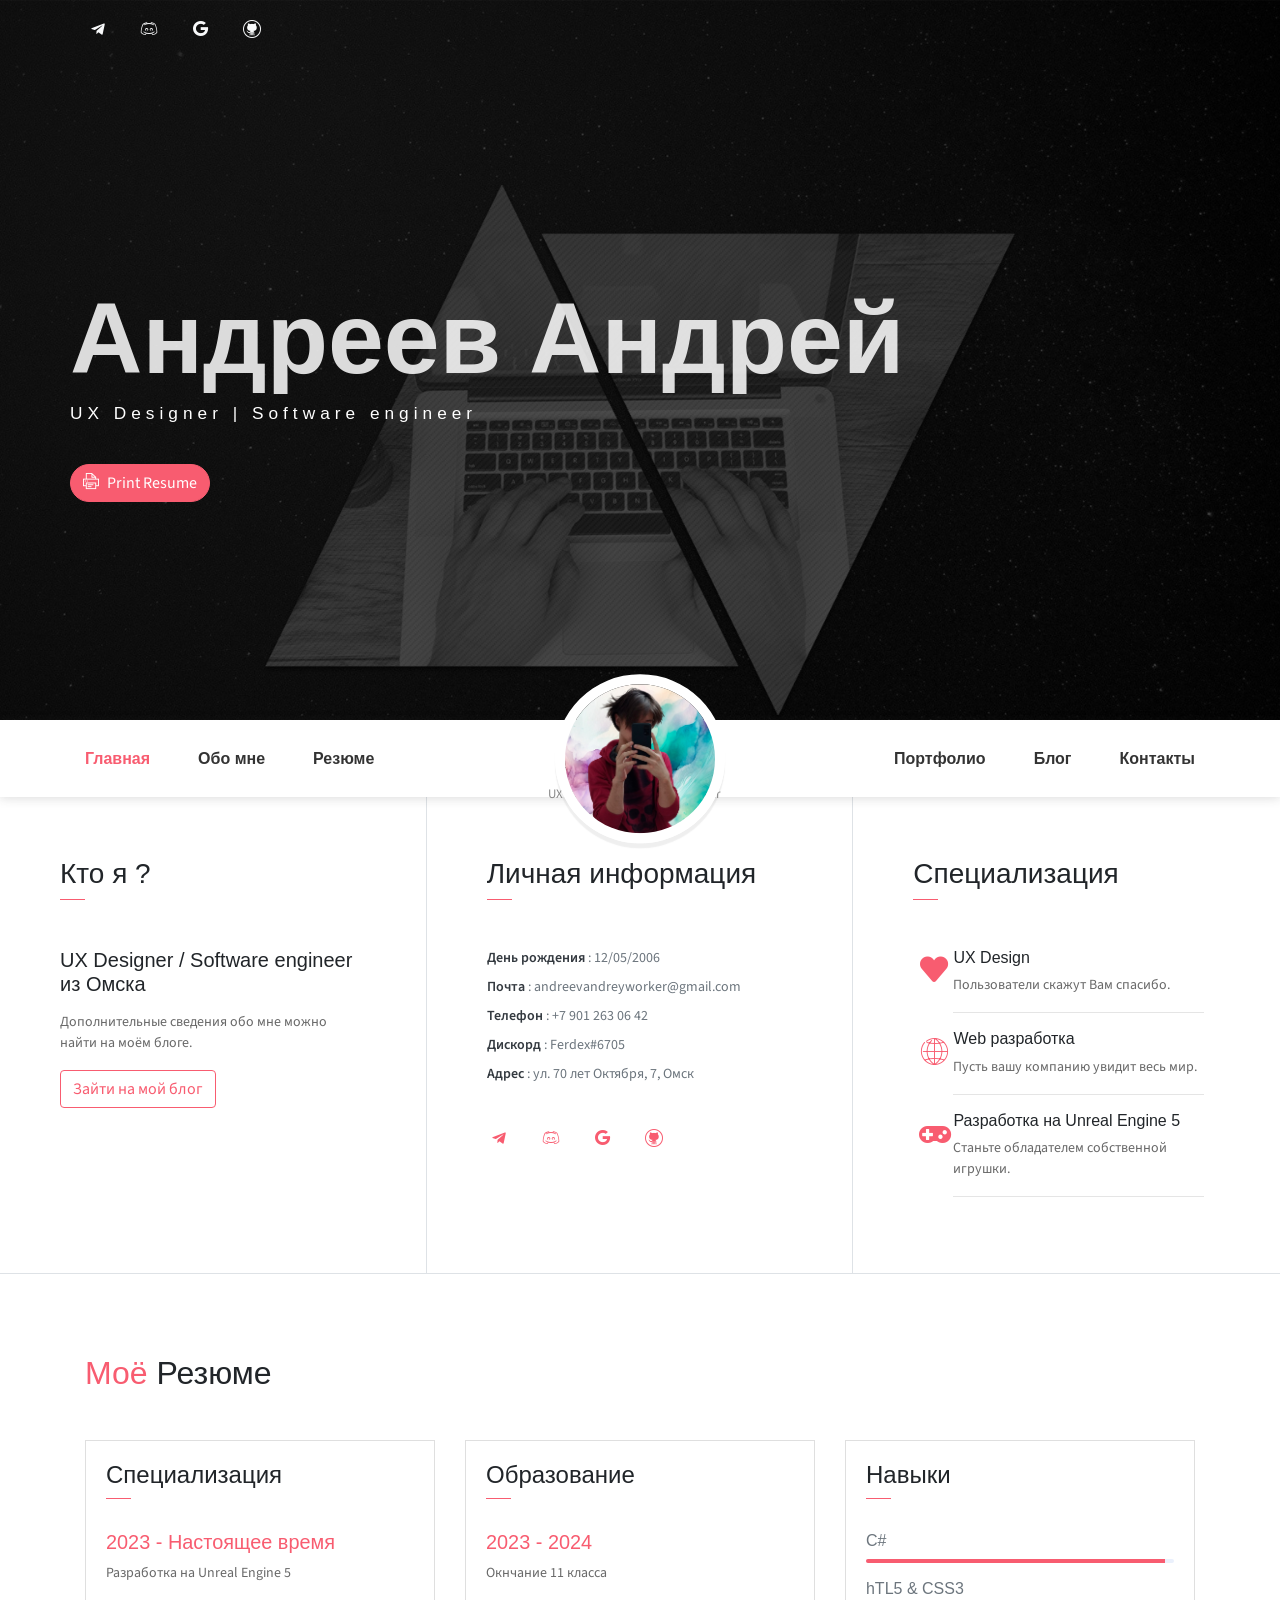
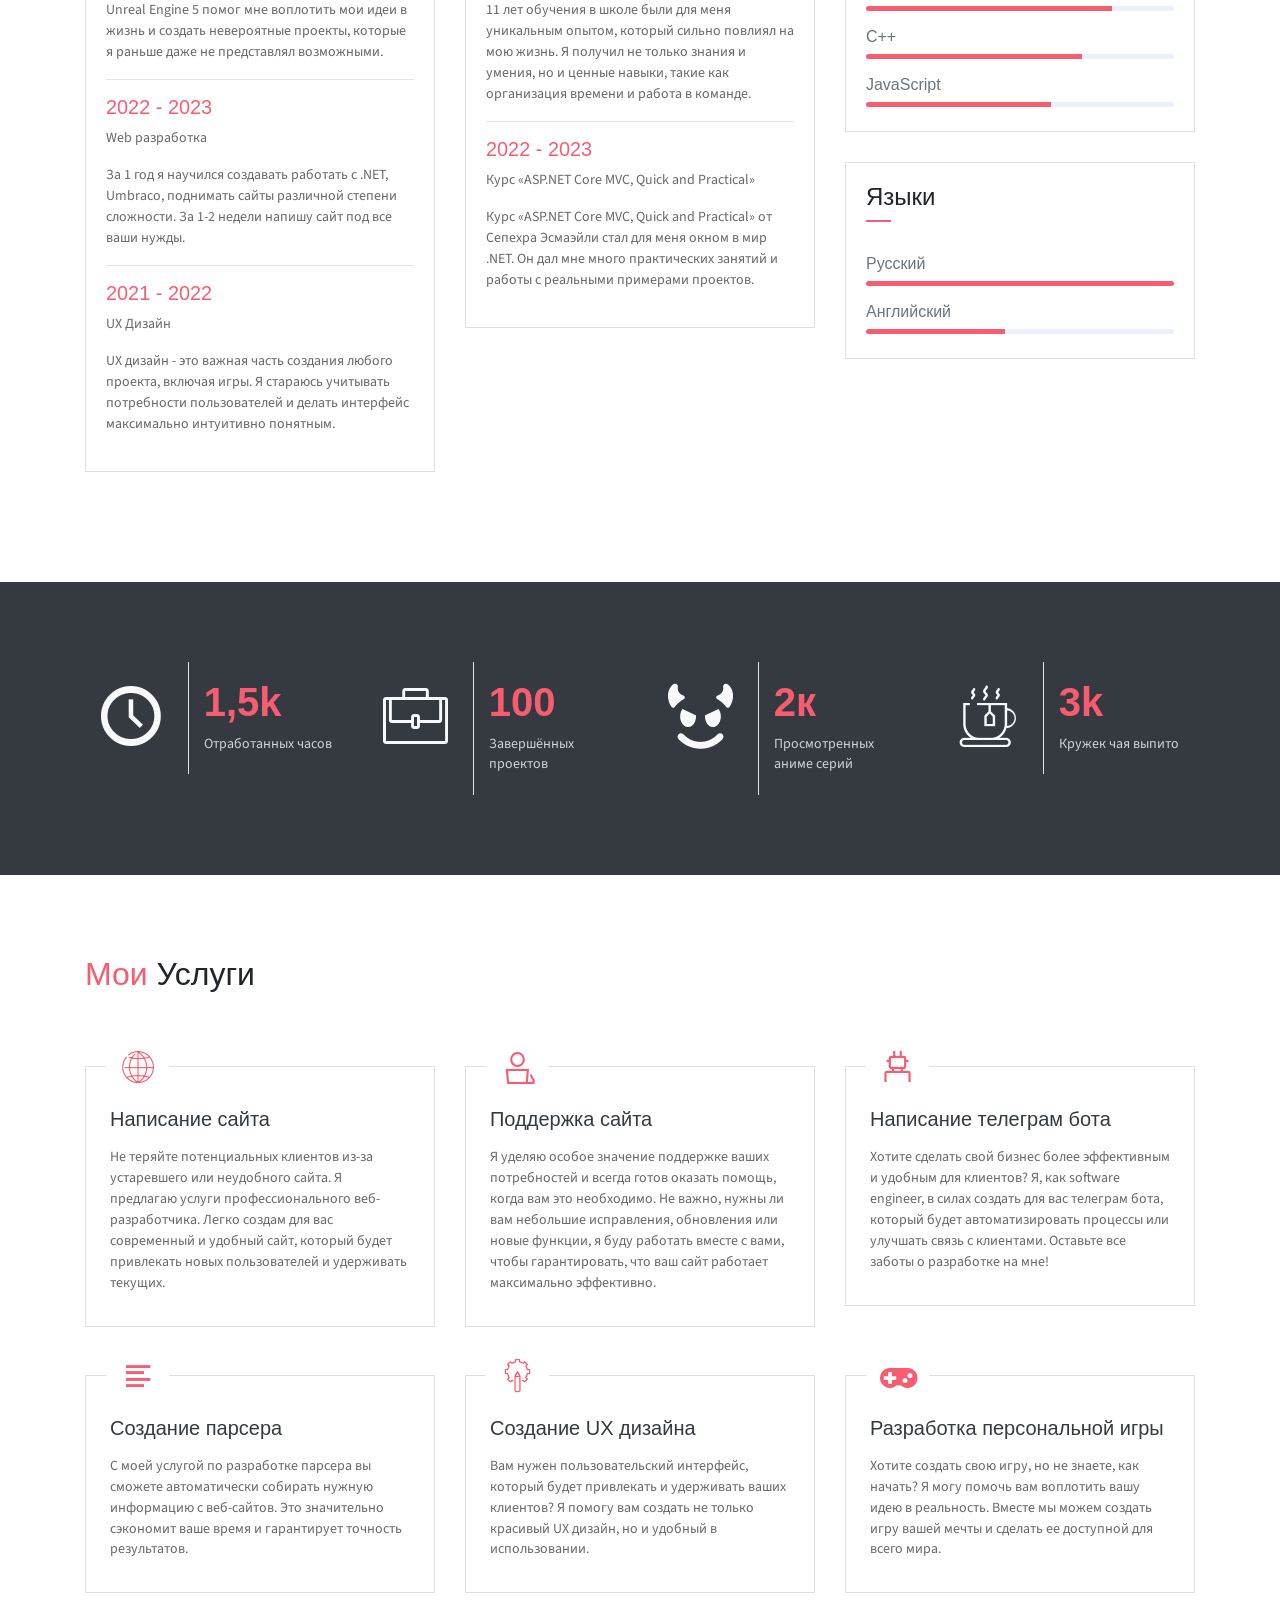
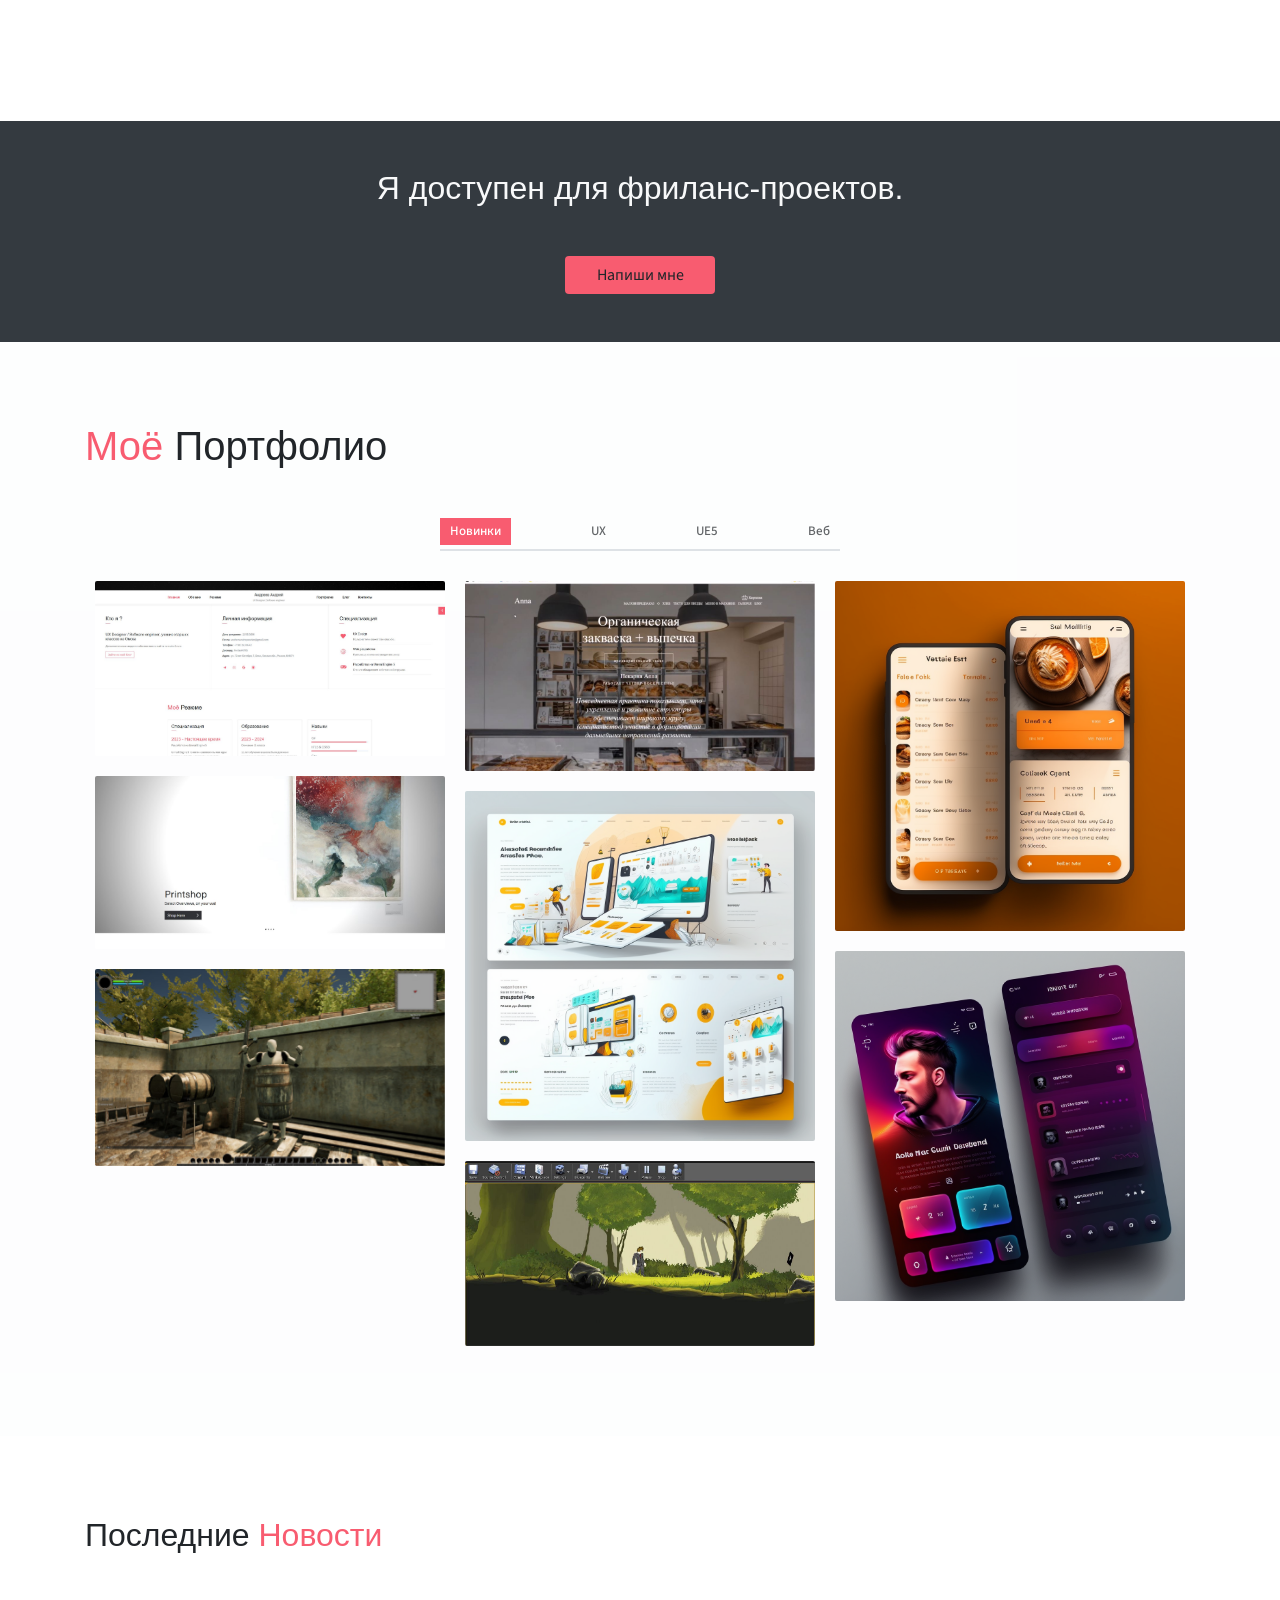
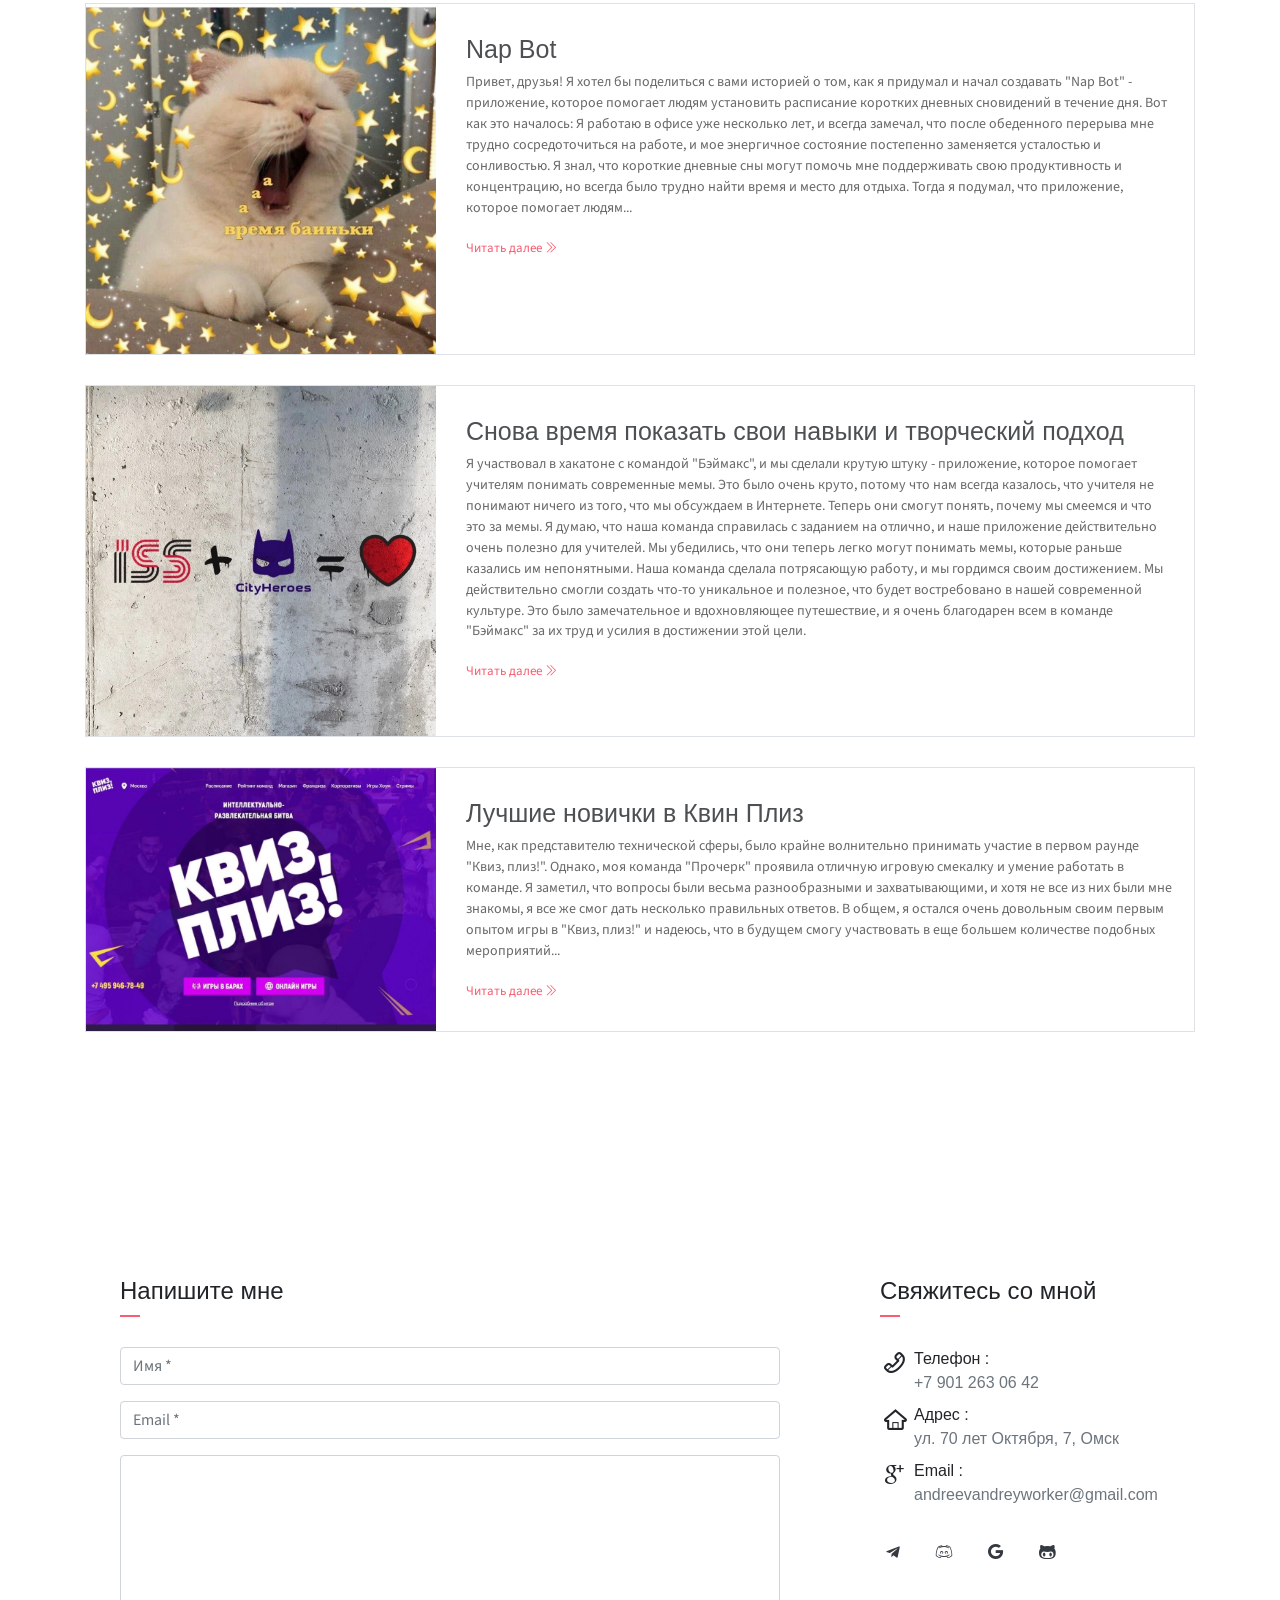
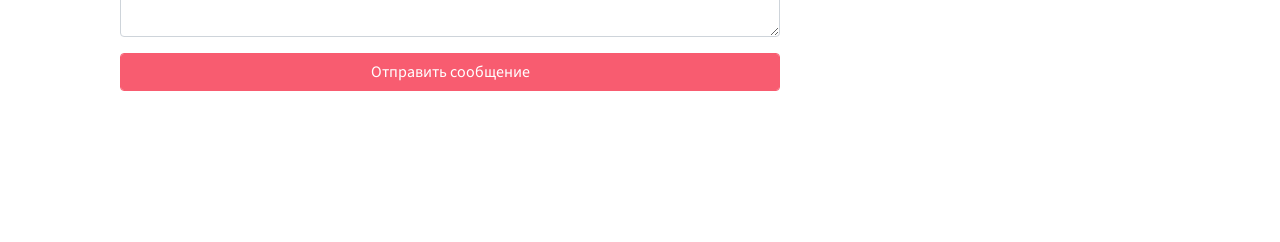
==== index.html @ 5307bbbe "Добавьте файлы проекта." ====
<!DOCTYPE html>
<html lang="en">
<head>
	<meta charset="utf-8">
    <meta name="viewport" content="width=device-width, initial-scale=1, shrink-to-fit=no">
   <meta name="description" content="Персональная страница разработчика Андреева Андрея. Посмотрите мои проекты и навыки веб-разработки.">
<meta name="author" content="Ferdex">
<title>Ferdex - Персональная страница разработчика | Портфолио проектов и навыки веб-разработки</title>
    <!-- font icons -->
    <link rel="stylesheet" href="assets/vendors/themify-icons/css/themify-icons.css">
    <link rel="stylesheet" href="assets/vendors/themify-icons/css/fontello.css">
    <!-- Bootstrap + Ferdex main styles -->
	<link rel="stylesheet" href="assets/css/ferdex.css">
</head>
<body data-spy="scroll" data-target=".navbar" data-offset="40" id="home">
    <a href="https://ferdexe.github.io/blog/file" target="_blank" class="btn btn-primary btn-component" data-spy="affix" data-offset-top="600"><i class="ti-shift-left-alt"></i>Узнать больше</a>
    <header class="header">
        <div class="container">
            <ul class="social-icons pt-3">
                <li class="social-item"><a class="social-link text-light" href="https://t.me/privetick"><i class="icon-telegram_icon_136124" aria-hidden="true"></i></a></li>
                <li class="social-item"><a class="social-link text-light" href="https://discordapp.com/users/372656470719856641/"><i class="icon-icons8-discord" aria-hidden="true"></i></a></li>
                <li class="social-item"><a class="social-link text-light" href="mailto:andreevandreyworker@gmail.com"><i class="icon-google" aria-hidden="true"></i></a></li>
                <li class="social-item"><a class="social-link text-light" href="https://github.com/FerdeXe"><i class="icon-github-1" aria-hidden="true"></i></a></li>
                
            </ul>  
            <div class="header-content">
                <h4 class="header-subtitle" ></h4>
                <h1 class="header-title">Андреев Андрей</h1>
                <h6 class="header-mono" >UX Designer | Software engineer</h6>
                <button class="btn btn-primary btn-rounded"  onclick="window.open('https://drive.google.com/file/d/13ElZwoOa2_FFTJ985xcsi3RDYIU5P3VE/view?usp=share_link')"><i class="ti-printer pr-2"></i>Print Resume</button>
            </div>
        </div>
    </header>
    <nav class="navbar sticky-top navbar-expand-lg navbar-light bg-white" data-spy="affix" data-offset-top="510">
        <div class="container">
            <button class="navbar-toggler ml-auto" type="button" data-toggle="collapse" data-target="#navbarSupportedContent" aria-controls="navbarSupportedContent" aria-expanded="false" aria-label="Toggle navigation">
                <span class="navbar-toggler-icon"></span>
            </button>
            <div class="collapse mt-sm-20 navbar-collapse" id="navbarSupportedContent">
                <ul class="navbar-nav mr-auto">
                    <li class="nav-item">
                        <a href="#home" class="nav-link">Главная</a>
                    </li>
                    <li class="nav-item">
                        <a href="#about" class="nav-link">Обо мне</a>
                    </li>
                    <li class="nav-item">
                        <a href="#resume" class="nav-link">Резюме</a>
                    </li>
                </ul>
                <ul class="navbar-nav brand">
                    <img src="assets/imgs/avatar.jpg" alt="" class="brand-img">
                    <li class="brand-txt">
                        <h5 class="brand-title">Андреев Андрей</h5>
                        <div class="brand-subtitle">UX Designer | Software engineer</div>
                    </li>
                </ul>
                <ul class="navbar-nav ml-auto">
                    <li class="nav-item">
                        <a href="#portfolio" class="nav-link">Портфолио</a>
                    </li>
                    <li class="nav-item">
                        <a href="#blog" class="nav-link">Блог</a>
                    </li>
                    <li class="nav-item last-item">
                        <a href="#contact" class="nav-link">Контакты</a>
                    </li>
                </ul>
            </div>
        </div>
    </nav>
    <div class="container-fluid">
        <div id="about" class="row about-section">
            <div class="col-lg-4 about-card">
                <h3 class="font-weight-light">Кто я ?</h3>
                <span class="line mb-5"></span>
                <h5 class="mb-3">UX Designer / Software engineer из Омска</h5>
                <p class="mt-20">Дополнительные сведения обо мне можно найти на моём блоге. </p>
                <button class="btn btn-outline-danger" onclick="window.open('https://ferdexe.github.io/blog/file')" ><i class="icon-down-circled2 "></i>Зайти на мой блог</button>
            </div>
            <div class="col-lg-4 about-card">
                <h3 class="font-weight-light">Личная информация</h3>
                <span class="line mb-5"></span>
                <ul class="mt40 info list-unstyled">
                    <li><span>День рождения</span> : 12/05/2006</li>
                    <li><span>Почта</span> : andreevandreyworker@gmail.com</li>
                    <li><span>Телефон</span> : +7 901 263 06 42</li>
                    <li><span>Дискорд</span> : Ferdex#6705 </li>
                    <li><span>Адрес</span> :  ул. 70 лет Октября, 7, Омск</li>
                </ul>
                <ul class="social-icons pt-3">
                    <li class="social-item"><a class="social-link" href="https://t.me/privetick"><i class="icon-telegram_icon_136124" aria-hidden="true"></i></a></li>
                    <li class="social-item"><a class="social-link" href="https://discordapp.com/users/372656470719856641/"><i class="icon-icons8-discord" aria-hidden="true"></i></a></li>
                    <li class="social-item"><a class="social-link" href="mailto:andreevandreyworker@gmail.com"><i class="icon-google" aria-hidden="true"></i></a></li>
                    <li class="social-item"><a class="social-link" href="https://github.com/FerdeXe"><i class="icon-github-1" aria-hidden="true"></i></a></li>
                   
                </ul>  
            </div>
            <div class="col-lg-4 about-card">
                <h3 class="font-weight-light">Специализация</h3>
                <span class="line mb-5"></span>
                <div class="row">
	                <div class="col-1 text-danger pt-1"><i class="icon-heart icon-lg ti-widget"></i></div>
                    <div class="col-10 ml-auto mr-3">
                        <h6>UX Design</h6>
                        <p class="subtitle">Пользователи скажут Вам спасибо.</p>
                        <hr>
                    </div>
                </div>
                <div class="row">
                    <div class="col-1 text-danger pt-1"><i class="icon-4552604-globe-internet-sphere-web_121385 icon-lg ti-widget"></i></div>
                    <div class="col-10 ml-auto mr-3">
                        <h6>Web разработка</h6>
                        <p class="subtitle">Пусть вашу компанию увидит весь мир.</p>
                        <hr>
                    </div>
                </div>
                <div class="row">
                    <div class="col-1 text-danger pt-1"><i class="icon-gamepad icon-lg ti-widget"></i></div>
                    <div class="col-10 ml-auto mr-3">
                        <h6>Разработка на Unreal Engine 5</h6>
                        <p class="subtitle">Станьте обладателем собственной игрушки.</p>
                        <hr>
                    </div>
                </div>
            </div>
        </div>
    </div>

    <!--Resume Section-->
    <section class="section" id="resume">
        <div class="container">
            <h2 class="mb-5"><span class="text-danger">Моё</span> Резюме</h2>
            <div class="row">
                <div class="col-md-6 col-lg-4">
                    <div class="card">
                       <div class="card-header">
                            <div class="mt-2">
                                <h4>Специализация</h4>
                                <span class="line"></span>  
                            </div>
                        </div>
                        <div class="card-body">
                            <h6 class="title text-danger">2023 - Настоящее время</h6>
                            <P>Разработка на Unreal Engine 5 </P>
                            <P class="subtitle">Unreal Engine 5 помог мне воплотить мои идеи в жизнь и создать невероятные проекты, которые я раньше даже не представлял возможными.</P>
                            <hr>
                            <h6 class="title text-danger">2022 - 2023</h6>
                            <P>Web разработка</P>
                            <P class="subtitle">За 1 год я научился создавать работать с .NET, Umbraco, поднимать сайты различной степени сложности. За 1-2 недели напишу сайт под все ваши нужды.</P>
                            <hr>
                            <h6 class="title text-danger">2021 - 2022</h6>
                            <P>UX Дизайн</P>
                            <P class="subtitle">UX дизайн - это важная часть создания любого проекта, включая игры. Я стараюсь учитывать потребности пользователей и делать интерфейс максимально интуитивно понятным.</P>
                        </div>
                    </div>
                </div>
                <div class="col-md-6 col-lg-4">
                    <div class="card">
                       <div class="card-header">
                            <div class="mt-2">
                                <h4>Образование</h4>
                                <span class="line"></span>  
                            </div>
                        </div>
                        <div class="card-body">
                            <h6 class="title text-danger">2023 - 2024</h6>
                            <P>Окнчание 11 класса</P>
                            <P class="subtitle">11 лет обучения в школе были для меня уникальным опытом, который сильно повлиял на мою жизнь. Я получил не только знания и умения, но и ценные навыки, такие как организация времени и работа в команде.</P>
                            <hr>
                            <h6 class="title text-danger">2022 - 2023</h6>
                            <P>Курс «ASP.NET Core MVC, Quick and Practical»</P>
                            <P class="subtitle">Курс «ASP.NET Core MVC, Quick and Practical» от Сепехра Эсмаэйли стал для меня окном в мир .NET. Он дал мне много практических занятий и работы с реальными примерами проектов. </P>
                            
                            
                            
                        </div>
                    </div>
                </div>
                <div class="col-lg-4">
                    <div class="card">
                       <div class="card-header">
                            <div class="pull-left">
                                <h4 class="mt-2">Навыки</h4>
                                <span class="line"></span>  
                            </div>
                        </div>
                        <div class="card-body pb-2">
                           <h6>C#</h6>
                            <div class="progress mb-3">
                                <div class="progress-bar bg-danger" role="progressbar" style="width: 97%" aria-valuenow="25" aria-valuemin="0" aria-valuemax="100"></div>
                            </div>
                            <h6>hTL5 &amp; CSS3</h6>
                            <div class="progress mb-3">
                                <div class="progress-bar bg-danger" role="progressbar" style="width: 80%" aria-valuenow="25" aria-valuemin="0" aria-valuemax="100"></div>
                            </div>
                            <h6>C++</h6>
                            <div class="progress mb-3">
                                <div class="progress-bar bg-danger" role="progressbar" style="width: 70%" aria-valuenow="50" aria-valuemin="0" aria-valuemax="100"></div>
                            </div>
                            <h6>JavaScript</h6>
                            <div class="progress mb-3">
                                <div class="progress-bar bg-danger" role="progressbar" style="width: 60%" aria-valuenow="75" aria-valuemin="0" aria-valuemax="100"></div>
                            </div>
                         
                        </div>
                    </div>
                    <div class="card">
                       <div class="card-header">
                            <div class="pull-left">
                                <h4 class="mt-2">Языки</h4>
                                <span class="line"></span>  
                            </div>
                        </div>
                        <div class="card-body pb-2">
                           <h6>Русский</h6>
                            <div class="progress mb-3">
                                <div class="progress-bar bg-danger" role="progressbar" style="width: 100%" aria-valuenow="25" aria-valuemin="0" aria-valuemax="100"></div>
                            </div>
                            <h6>Английский</h6>
                            <div class="progress mb-3">
                                <div class="progress-bar bg-danger" role="progressbar" style="width: 45%" aria-valuenow="25" aria-valuemin="0" aria-valuemax="100"></div>
                            </div>
                           
                        </div>
                    </div>
                </div>
            </div>
        </div>
    </section>

    <section class="section bg-dark text-center">
        <div class="container">
            <div class="row text-center">
                <div class="col-md-6 col-lg-3">
                    <div class="row ">
                        <div class="col-5 text-right text-light border-right py-3">
                            <div class="m-auto"><i class="icon-clock ti-widget icon-xl "></i></div>
                        </div>
                        <div class="col-7 text-left py-3">
                            <h1 class="text-danger font-weight-bold font40">1,5k</h1>
                            <p class="text-light mb-1">Отработанных часов</p>
                        </div>
                    </div>
                </div>
                <div class="col-md-6 col-lg-3">
                    <div class="row">
                        <div class="col-5 text-right text-light border-right py-3">
                            <div class="m-auto"><i class="icon-briefcase_icon-icons ti-widget icon-xl"></i></div>
                        </div>
                        <div class="col-7 text-left py-3">
                            <h1 class="text-danger font-weight-bold font40">100</h1>
                            <p class="text-light mb-1">Завершённых проектов</p>
                        </div>
                    </div>
                </div>
                <div class="col-md-6 col-lg-3">
                    <div class="row">
                        <div class="col-5 text-right text-light border-right py-3">
                            <div class="m-auto"><i class=" icon-emo-devil ti-widget icon-xl"></i></div>
                        </div>
                        <div class="col-7 text-left py-3">
                            <h1 class="text-danger font-weight-bold font40">2к</h1>
                            <p class="text-light mb-1">Просмотренных аниме серий</p>
                        </div>
                    </div>
                </div>
                <div class="col-md-6 col-lg-3">
                    <div class="row">
                        <div class="col-5 text-right text-light border-right py-3">
                            <div class="m-auto"><i class="icon-tea_drink_icon_134139 ti-widget icon-xl"></i></div>
                        </div>
                        <div class="col-7 text-left py-3">
                            <h1 class="text-danger font-weight-bold font40">3k</h1>
                            <p class="text-light mb-1">Кружек чая выпито</p>
                        </div>
                    </div>
                </div>
            </div>
        </div>
    </section>

    <section class="section" id="service">
        <div class="container">
            <h2 class="mb-5 pb-4"><span class="text-danger">Мои</span> Услуги</h2>
            <div class="row">
                <div class="col-md-4 col-sm-6">
                    <div class="card mb-5">
                       <div class="card-header has-icon">
                            <i class="icon-4552604-globe-internet-sphere-web_121385 ti-widget text-danger" aria-hidden="true"></i>
                        </div>
                        <div class="card-body px-4 py-3">
                            <h5 class="mb-3 card-title text-dark">Написание сайта</h5>
                            <P class="subtitle">Не теряйте потенциальных клиентов из-за устаревшего или неудобного сайта. Я предлагаю услуги профессионального веб-разработчика. Легко создам для вас современный и удобный сайт, который будет привлекать новых пользователей и удерживать текущих.</P>
                        </div>
                    </div>
                </div>
                <div class="col-md-4 col-sm-6">
                    <div class="card mb-5">
                       <div class="card-header has-icon">
                            <i class="icon-4213465-computer-freelancer-internet-office-online-work-working_115434 ti-widget text-danger" aria-hidden="true"></i>
                        </div>
                        <div class="card-body px-4 py-3">
                            <h5 class="mb-3 card-title text-dark">Поддержка сайта</h5>
                            <P class="subtitle">Я уделяю особое значение поддержке ваших потребностей и всегда готов оказать помощь, когда вам это необходимо. Не важно, нужны ли вам небольшие исправления, обновления или новые функции, я буду работать вместе с вами, чтобы гарантировать, что ваш сайт работает максимально эффективно. </P>
                        </div>
                    </div>
                </div>
                <div class="col-md-4 col-sm-6">
                    <div class="card mb-5">
                       <div class="card-header has-icon">
                            <i class="icon-bot_icon_215703 ti-widget text-danger" aria-hidden="true"></i>
                        </div>
                        <div class="card-body px-4 py-3">
                            <h5 class="mb-3 card-title text-dark">Написание телеграм бота</h5>
                            <P class="subtitle">Хотите сделать свой бизнес более эффективным и удобным для клиентов? Я, как software engineer, в силах создать для вас телеграм бота, который будет автоматизировать процессы или улучшать связь с клиентами. Оставьте все заботы о разработке на мне!</P>
                        </div>
                    </div>
                </div>
                <div class="col-md-4 col-sm-6">
                    <div class="card mb-5">
                       <div class="card-header has-icon">
                            <i class="icon-article ti-widget text-danger" aria-hidden="true"></i>
                        </div>
                        <div class="card-body px-4 py-3">
                            <h5 class="mb-3 card-title text-dark">Создание парсера</h5>
                            <P class="subtitle">С моей услугой по разработке парсера вы сможете автоматически собирать нужную информацию с веб-сайтов. Это значительно сэкономит ваше время и гарантирует точность результатов. </P>
                        </div>
                    </div>
                </div>
                <div class="col-md-4 col-sm-6">
                    <div class="card mb-5">
                       <div class="card-header has-icon">
                            <i class="icon-4230531-design-development-engineering_114995 ti-widget text-danger" aria-hidden="true"></i>
                        </div>
                        <div class="card-body px-4 py-3">
                            <h5 class="mb-3 card-title text-dark">Создание UX дизайна</h5>
                            <P class="subtitle">Вам нужен пользовательский интерфейс, который будет привлекать и удерживать ваших клиентов? Я помогу вам создать не только красивый UX дизайн, но и удобный в использовании. </P>
                        </div>
                    </div>
                </div>
                <div class="col-md-4 col-sm-6">
                    <div class="card mb-5">
                       <div class="card-header has-icon">
                            <i class="icon-gamepad ti-widget text-danger" aria-hidden="true"></i>
                        </div>
                        <div class="card-body px-4 py-3">
                            <h5 class="mb-3 card-title text-dark">Разработка персональной игры </h5>
                            <P class="subtitle">Хотите создать свою игру, но не знаете, как начать? Я могу помочь вам воплотить вашу идею в реальность. Вместе мы можем создать игру вашей мечты и сделать ее доступной для всего мира. </P>
                        </div>
                    </div>
                </div>
            </div>
        </div>
    </section>

    
    <section class="section bg-dark py-5">
        <div class="container text-center">
            <h2 class="text-light mb-5 font-weight-normal">Я доступен для фриланс-проектов.</h2>
	        <button  class="btn bg-primary w-lg" onclick="window.open('https://t.me/privetick')" >Напиши мне</button>
        </div>
    </section>

    <!-- Portfolio Section -->
    <section class="section bg-custom-gray" id="portfolio">
        <div class="container">
            <h1 class="mb-5"><span class="text-danger">Моё</span> Портфолио</h1>
            <div class="portfolio">
                <div class="filters">
                    <a href="#" data-filter=".new" class="active">
                        Новинки
                    </a>
                    <a href="#" data-filter=".advertising">
                        UX
                    </a>
                    <a href="#" data-filter=".branding">
                        UE5
                    </a>
                    <a href="#" data-filter=".web">
                        Веб
                    </a>
                </div>
                <div class="portfolio-container"> 
                    <div class="col-md-6 col-lg-4 web new">
                        <div class="portfolio-item">
                            <img src="assets/imgs/web-1.jpg" class="img-fluid" alt="">
                            <div class="content-holder">
                                <a class="img-popup" href="assets/imgs/web-1.jpg"></a>
                                <div class="text-holder">
                                    <h6 class="title">Веб</h6>
                                    <p class="subtitle">Сайт портфолио на котором вы сейчас находитесь.</p>
                                </div>
                            </div>   
                        </div>             
                    </div>
                    <div class="col-md-6 col-lg-4 web new">
                        <div class="portfolio-item">
                            <img src="assets/imgs/web-2.jpg" class="img-fluid" alt="">
                            <div class="content-holder">
                                <a class="img-popup" href="assets/imgs/web-2.jpg"></a>
                                <div class="text-holder">
                                    <h6 class="title">Веб</h6>
                                    <p class="subtitle">Один из моих последних сайтов. Он принадлежит омской кондитерской компании</p>
                                </div>
                            </div> 
                        </div>                         
                    </div>
                    <div class="col-md-6 col-lg-4 advertising new">
                        <div class="portfolio-item">
                            <img src="assets/imgs/advertising-2.jpg" class="img-fluid" alt="">                         
                            <div class="content-holder">
                                <a class="img-popup" href="assets/imgs/advertising-2.jpg"></a>
                                <div class="text-holder">
                                    <h6 class="title">UX</h6>
                                    <p class="subtitle">UX дизайн лондонской забегаловки</p>
                                </div>
                            </div>    
                        </div>              
                    </div> 
                    <div class="col-md-6 col-lg-4 web">
                        <div class="portfolio-item">
                            <img src="assets/imgs/web-4.jpg" class="img-fluid" alt="">
                            <div class="content-holder">
                                <a class="img-popup" href="assets/imgs/web-4.jpg"></a>
                                <div class="text-holder">
                                    <h6 class="title">Веб</h6>
                                    <p class="subtitle">Мой пилотный лэйдинговый сайт с javascript</p>
                                </div>
                            </div>
                        </div>                                                     
                    </div>

                    <div class="col-md-6 col-lg-4 advertising"> 
                        <div class="portfolio-item">
                            <img src="assets/imgs/advertising-1.jpg" class="img-fluid" alt="">                               
                            <div class="content-holder">
                                <a class="img-popup" href="assets/imgs/advertising-1.jpg"></a>
                                <div class="text-holder">
                                    <h6 class="title">UX</h6>
                                    <p class="subtitle">UX дизайн кросовок</p>
                                </div>
                            </div>
                        </div>                                                       
                    </div> 
                    <div class="col-md-6 col-lg-4 web new">
                        <div class="portfolio-item">
                            <img src="assets/imgs/web-3.jpg" class="img-fluid" alt="">  
                           <div class="content-holder">
                                <a class="img-popup" href="assets/imgs/web-3.jpg"></a>
                                <div class="text-holder">
                                    <h6 class="title">Веб</h6>
                                    <p class="subtitle">Лейндинг для минмой картинной галереи </p>
                                </div>
                            </div>
                        </div>                                                     
                    </div>
                    <div class="col-md-6 col-lg-4 advertising new">
                        <div class="portfolio-item">
                            <img src="assets/imgs/advertising-3.jpg" class="img-fluid" alt="">       
                           <div class="content-holder">
                                <a class="img-popup" href="assets/imgs/advertising-3.jpg"></a>
                                <div class="text-holder">
                                    <h6 class="title">UX</h6>
                                    <p class="subtitle">UX дизайн для минмой горнодобывающей промышленности</p>
                                </div>
                            </div>
                        </div>                                                       
                    </div> 
                    <div class="col-md-6 col-lg-4 advertising new"> 
                        <div class="portfolio-item">
                            <img src="assets/imgs/advertising-4.jpg" class="img-fluid" alt="">            
                            <div class="content-holder">
                                <a class="img-popup" href="assets/imgs/advertising-4.jpg"></a>
                                <div class="text-holder">
                                    <h6 class="title">UX</h6>
                                    <p class="subtitle">Один из моих первых UX дизайнов</p>
                                </div>
                            </div>
                        </div>
                                
                    </div> 
                    <div class="col-md-6 col-lg-4 branding new">
                        <div class="portfolio-item">
                            <img src="assets/imgs/branding-1.jpg" class="img-fluid" alt="">                        
                            <div class="content-holder">
                                <a class="img-popup" href="assets/imgs/branding-1.jpg"></a>
                                <div class="text-holder">
                                    <h6 class="title">Unreal Engine 5</h6>
                                    <p class="subtitle">Ммо рпг на UE5</p>
                                </div>
                            </div> 
                        </div>
                    </div> 
                    <div class="col-md-6 col-lg-4 branding">
                        <div class="portfolio-item">
                            <img src="assets/imgs/branding-2.jpg" class="img-fluid" alt="">  
                            <div class="content-holder">
                                <a class="img-popup" href="assets/imgs/branding-2.jpg"></a>
                                <div class="text-holder">
                                    <h6 class="title">Unreal Engine 5</h6>
                                    <p class="subtitle">Простой платформер на UE5 </p>
                                </div>
                            </div>
                        </div>                                                     
                    </div> 
                    <div class="col-md-6 col-lg-4 branding new">
                        <div class="portfolio-item">
                            <img src="assets/imgs/branding-3.jpg" class="img-fluid" alt="">   
                            <div class="content-holder">
                                <a class="img-popup" href="assets/imgs/branding-3.jpg"></a>
                                <div class="text-holder">
                                    <h6 class="title">Unreal Engine 5</h6>
                                    <p class="subtitle">Линейная 2D игра на UE5</p>
                                </div>
                            </div>
                        </div>                                                    
                    </div> 
                    <div class="col-md-6 col-lg-4 branding">
                        <div class="portfolio-item">
                            <img src="assets/imgs/branding-4.jpg" class="img-fluid" alt="">                      
                            <div class="content-holder">
                                <a class="img-popup" href="assets/imgs/branding-4.jpg"></a>
                                <div class="text-holder">
                                    <h6 class="title">Unreal Engine 5</h6>
                                    <p class="subtitle">Прятки на острове</p>
                                </div>
                            </div>
                        </div>                                                      
                    </div> 
                    <div class="col-md-6 col-lg-4 branding">
                        <div class="portfolio-item">
                            <img src="assets/imgs/branding-5.jpg" class="img-fluid" alt="">          
                            <div class="content-holder">
                                <a class="img-popup" href="assets/imgs/branding-5.jpg"></a>
                                <div class="text-holder">
                                    <h6 class="title">Unreal Engine 5</h6>
                                    <p class="subtitle">Мой первый платформер на UE5</p>
                                </div>
                            </div>
                        </div>                                                   
                    </div>
                </div> 
            </div>  
        </div>            
    </section>
     <!--End of portfolio section--> 

    <section class="section" id="blog">
        <div class="container">
            <h2 class="mb-5">Последние <span class="text-danger">Новости</span></h2>
            <div class="row">
                <div class="blog-card">
                    <div class="img-holder">
                        <img src="assets/imgs/blog1.jpg" alt="">
                    </div>
                    <div class="content-holder">
                        <h6 class="title">Nap Bot</h6>

                     
                        
                        <p>Привет, друзья! Я хотел бы поделиться с вами историей о том, как я придумал и начал создавать "Nap Bot" - приложение, которое помогает людям установить расписание коротких дневных сновидений в течение дня.

Вот как это началось: Я работаю в офисе уже несколько лет, и всегда замечал, что после обеденного перерыва мне трудно сосредоточиться на работе, и мое энергичное состояние постепенно заменяется усталостью и сонливостью. Я знал, что короткие дневные сны могут помочь мне поддерживать свою продуктивность и концентрацию, но всегда было трудно найти время и место для отдыха.

Тогда я подумал, что приложение, которое помогает людям...</p>


                        <a href="https://ferdexe.github.io/blog/file" class="read-more" target="_blank">Читать далее <i class="ti-angle-double-right"></i></a>
                    </div>
                </div>

                 <!--blog-card--> 
                <div class="blog-card">
                    <div class="img-holder">
                        <img src="assets/imgs/blog2.jpg" alt="">
                    </div>
                    <div class="content-holder">
                        <h6 class="title">Снова время показать свои навыки и творческий подход</h6>

                     
                        
                        <p>Я участвовал в хакатоне с командой "Бэймакс", и мы сделали крутую штуку - приложение, которое помогает учителям понимать современные мемы. Это было очень круто, потому что нам всегда казалось, что учителя не понимают ничего из того, что мы обсуждаем в Интернете. Теперь они смогут понять, почему мы смеемся и что это за мемы. Я думаю, что наша команда справилась с заданием на отлично, и наше приложение действительно очень полезно для учителей. Мы убедились, что они теперь легко могут понимать мемы, которые раньше казались им непонятными. Наша команда сделала потрясающую работу, и мы гордимся своим достижением. Мы действительно смогли создать что-то уникальное и полезное, что будет востребовано в нашей современной культуре. Это было замечательное и вдохновляющее путешествие, и я очень благодарен всем в команде "Бэймакс" за их труд и усилия в достижении этой цели.</p>

                        <a href="https://ferdexe.github.io/blog/file" class="read-more" target="_blank">Читать далее <i class="ti-angle-double-right"></i></a>
                    </div>
                </div> 
                 <!--blog-card--> 
                <div class="blog-card">
                    <div class="img-holder">
                        <img src="assets/imgs/blog3.jpg" alt="">
                    </div>
                    <div class="content-holder">
                        <h4 class="title">Лучшие новички в Квин Плиз</h4>

                        
                        <p> Мне, как представителю технической сферы, было крайне волнительно принимать участие в первом раунде "Квиз, плиз!". Однако, моя команда "Прочерк" проявила отличную игровую смекалку и умение работать в команде. Я заметил, что вопросы были весьма разнообразными и захватывающими, и хотя не все из них были мне знакомы, я все же смог дать несколько правильных ответов. В общем, я остался очень довольным своим первым опытом игры в "Квиз, плиз!" и надеюсь, что в будущем смогу участвовать в еще большем количестве подобных мероприятий...</p>

                        <a href="https://ferdexe.github.io/blog/file" class="read-more" target="_blank">Читать далее <i class="ti-angle-double-right"></i></a>
                    </div>
                </div> 

            </div>
        </div>
    </section>
    <!--map-->
<div class="section contact" id="contact">
	<div id="map" class="map">
           


	</div>
	<div class="container">
		<div class="row">
			<div class="col-lg-8">
				<div class="contact-form-card">
					<h4 class="contact-title">Напишите мне</h4>
					<form action="">
						<div class="form-group">
							<input  class="form-control" type="text" placeholder="Имя *" required>
						</div>
						<div class="form-group">
							<input class="form-control" type="email" placeholder="Email *" required>
						</div>
						<div class="form-group">
							<textarea class="form-control" id=" placeholder="Сообщение *" rows="7" required></textarea>
						</div>
						<div class="form-group ">
							<button type="submit" class="form-control btn btn-primary" id="message" >Отправить сообщение</button>
						</div>
					</form>
				</div>
			</div>
			<div class="col-lg-4">
				<div class="contact-info-card">
					<h4 class="contact-title">Свяжитесь со мной</h4>
					<div class="row mb-2">
						<div class="col-1 pt-1 mr-1">
							<i class="ti-widget icon-phone-outline icon-md"></i>
						</div>
						<div class="col-10 ">
							<h6 class="d-inline">Телефон : <br> <span class="text-muted">+7 901 263 06 42</span></h6>
						</div>
					</div>
					<div class="row mb-2">
						<div class="col-1 pt-1 mr-1">
							<i class="ti-widget icon-home-outline icon-md"></i>
						</div>
						<div class="col-10">
							<h6 class="d-inline">Адрес :<br> <span class="text-muted">ул. 70 лет Октября, 7, Омск</span></h6>
						</div>
					</div>
					<div class="row mb-2">
						<div class="col-1 pt-1 mr-1">
							<i class="ti-widget  icon-gplus icon-md"></i>
						</div>
						<div class="col-10">
							<h6 class="d-inline">Email :<br> <span class="text-muted">andreevandreyworker@gmail.com</span></h6>
						</div>
					</div>
					<ul class="social-icons pt-4">
						<li class="social-item"><a class="social-link text-dark" href="https://t.me/privetick"><i class="ti-widget icon-telegram_icon_136124" aria-hidden="true"></i></a></li>
						<li class="social-item"><a class="social-link text-dark" href="https://discordapp.com/users/372656470719856641/"><i class="ti-widget icon-icons8-discord" aria-hidden="true"></i></a></li>
						<li class="social-item"><a class="social-link text-dark" href="mailto:andreevandreyworker@gmail.com"><i class="ti-widget icon-google" aria-hidden="true"></i></a></li>
						<li class="social-item"><a class="social-link text-dark" href="https://github.com/FerdeXe"><i class="ti-widget icon-github" aria-hidden="true"></i></a></li>
                            
					</ul> 
				</div>
			</div>
		</div>

	</div>
</div>

    <style>
#messageSent {
  display: none;
}
</style>

<div id="messageSent">Message sent successfully</div>

	<!-- core  -->
    <script src="assets/vendors/jquery/jquery-3.4.1.js"></script>
    <script src="assets/vendors/bootstrap/bootstrap.bundle.js"></script>

    <!-- bootstrap 3 affix -->
    <script src="assets/vendors/bootstrap/bootstrap.affix.js"></script>

    <!-- Isotope  -->
    <script src="assets/vendors/isotope/isotope.pkgd.js"></script>
    
<!-- Yandex mpas -->

     <script src="https://api-maps.yandex.ru/2.1/?lang=ru_RU&amp;apikey=8fa94d76-ce22-4e90-8a14-e29b64cc490e"></script>

    <!-- Ferdex js -->
<script src="assets/js/ferdex.js"></script>
<script src="assets\pdfjs\build\pd"></script>


</body>
</html>
---- assets/vendors/themify-icons/css/themify-icons.css ----
@font-face {
	font-family: 'themify';
	src:url("../fonts/themify.eot?-fvbane");
	src:url("../fonts/themify.eot?#iefix-fvbane") format("embedded-opentype"),
		url("../fonts/themify.woff?-fvbane") format("woff"),
		url("../fonts/themify.ttf?-fvbane") format("truetype"),
		url("../fonts/themify.svg?-fvbane#themify") format("svg");
	font-weight: normal;
	font-style: normal;
}

[class^="ti-"], [class*=" ti-"] {
	font-family: 'themify';
	speak: none;
	font-style: normal;
	font-weight: normal;
	font-variant: normal;
	text-transform: none;
	line-height: 1;

	/* Better Font Rendering =========== */
	-webkit-font-smoothing: antialiased;
	-moz-osx-font-smoothing: grayscale;
}

.ti-wand:before {
	content: "\e600";
}
.ti-volume:before {
	content: "\e601";
}
.ti-user:before {
	content: "\e602";
}
.ti-unlock:before {
	content: "\e603";
}
.ti-unlink:before {
	content: "\e604";
}
.ti-trash:before {
	content: "\e605";
}
.ti-thought:before {
	content: "\e606";
}
.ti-target:before {
	content: "\e607";
}
.ti-tag:before {
	content: "\e608";
}
.ti-tablet:before {
	content: "\e609";
}
.ti-star:before {
	content: "\e60a";
}
.ti-spray:before {
	content: "\e60b";
}
.ti-signal:before {
	content: "\e60c";
}
.ti-shopping-cart:before {
	content: "\e60d";
}
.ti-shopping-cart-full:before {
	content: "\e60e";
}
.ti-settings:before {
	content: "\e60f";
}
.ti-search:before {
	content: "\e610";
}
.ti-zoom-in:before {
	content: "\e611";
}
.ti-zoom-out:before {
	content: "\e612";
}
.ti-cut:before {
	content: "\e613";
}
.ti-ruler:before {
	content: "\e614";
}
.ti-ruler-pencil:before {
	content: "\e615";
}
.ti-ruler-alt:before {
	content: "\e616";
}
.ti-bookmark:before {
	content: "\e617";
}
.ti-bookmark-alt:before {
	content: "\e618";
}
.ti-reload:before {
	content: "\e619";
}
.ti-plus:before {
	content: "\e61a";
}
.ti-pin:before {
	content: "\e61b";
}
.ti-pencil:before {
	content: "\e61c";
}
.ti-pencil-alt:before {
	content: "\e61d";
}
.ti-paint-roller:before {
	content: "\e61e";
}
.ti-paint-bucket:before {
	content: "\e61f";
}
.ti-na:before {
	content: "\e620";
}
.ti-mobile:before {
	content: "\e621";
}
.ti-minus:before {
	content: "\e622";
}
.ti-medall:before {
	content: "\e623";
}
.ti-medall-alt:before {
	content: "\e624";
}
.ti-marker:before {
	content: "\e625";
}
.ti-marker-alt:before {
	content: "\e626";
}
.ti-arrow-up:before {
	content: "\e627";
}
.ti-arrow-right:before {
	content: "\e628";
}
.ti-arrow-left:before {
	content: "\e629";
}
.ti-arrow-down:before {
	content: "\e62a";
}
.ti-lock:before {
	content: "\e62b";
}
.ti-location-arrow:before {
	content: "\e62c";
}
.ti-link:before {
	content: "\e62d";
}
.ti-layout:before {
	content: "\e62e";
}
.ti-layers:before {
	content: "\e62f";
}
.ti-layers-alt:before {
	content: "\e630";
}
.ti-key:before {
	content: "\e631";
}
.ti-import:before {
	content: "\e632";
}
.ti-image:before {
	content: "\e633";
}
.ti-heart:before {
	content: "\e634";
}
.ti-heart-broken:before {
	content: "\e635";
}
.ti-hand-stop:before {
	content: "\e636";
}
.ti-hand-open:before {
	content: "\e637";
}
.ti-hand-drag:before {
	content: "\e638";
}
.ti-folder:before {
	content: "\e639";
}
.ti-flag:before {
	content: "\e63a";
}
.ti-flag-alt:before {
	content: "\e63b";
}
.ti-flag-alt-2:before {
	content: "\e63c";
}
.ti-eye:before {
	content: "\e63d";
}
.ti-export:before {
	content: "\e63e";
}
.ti-exchange-vertical:before {
	content: "\e63f";
}
.ti-desktop:before {
	content: "\e640";
}
.ti-cup:before {
	content: "\e641";
}
.ti-crown:before {
	content: "\e642";
}
.ti-comments:before {
	content: "\e643";
}
.ti-comment:before {
	content: "\e644";
}
.ti-comment-alt:before {
	content: "\e645";
}
.ti-close:before {
	content: "\e646";
}
.ti-clip:before {
	content: "\e647";
}
.ti-angle-up:before {
	content: "\e648";
}
.ti-angle-right:before {
	content: "\e649";
}
.ti-angle-left:before {
	content: "\e64a";
}
.ti-angle-down:before {
	content: "\e64b";
}
.ti-check:before {
	content: "\e64c";
}
.ti-check-box:before {
	content: "\e64d";
}
.ti-camera:before {
	content: "\e64e";
}
.ti-announcement:before {
	content: "\e64f";
}
.ti-brush:before {
	content: "\e650";
}
.ti-briefcase:before {
	content: "\e651";
}
.ti-bolt:before {
	content: "\e652";
}
.ti-bolt-alt:before {
	content: "\e653";
}
.ti-blackboard:before {
	content: "\e654";
}
.ti-bag:before {
	content: "\e655";
}
.ti-move:before {
	content: "\e656";
}
.ti-arrows-vertical:before {
	content: "\e657";
}
.ti-arrows-horizontal:before {
	content: "\e658";
}
.ti-fullscreen:before {
	content: "\e659";
}
.ti-arrow-top-right:before {
	content: "\e65a";
}
.ti-arrow-top-left:before {
	content: "\e65b";
}
.ti-arrow-circle-up:before {
	content: "\e65c";
}
.ti-arrow-circle-right:before {
	content: "\e65d";
}
.ti-arrow-circle-left:before {
	content: "\e65e";
}
.ti-arrow-circle-down:before {
	content: "\e65f";
}
.ti-angle-double-up:before {
	content: "\e660";
}
.ti-angle-double-right:before {
	content: "\e661";
}
.ti-angle-double-left:before {
	content: "\e662";
}
.ti-angle-double-down:before {
	content: "\e663";
}
.ti-zip:before {
	content: "\e664";
}
.ti-world:before {
	content: "\e665";
}
.ti-wheelchair:before {
	content: "\e666";
}
.ti-view-list:before {
	content: "\e667";
}
.ti-view-list-alt:before {
	content: "\e668";
}
.ti-view-grid:before {
	content: "\e669";
}
.ti-uppercase:before {
	content: "\e66a";
}
.ti-upload:before {
	content: "\e66b";
}
.ti-underline:before {
	content: "\e66c";
}
.ti-truck:before {
	content: "\e66d";
}
.ti-timer:before {
	content: "\e66e";
}
.ti-ticket:before {
	content: "\e66f";
}
.ti-thumb-up:before {
	content: "\e670";
}
.ti-thumb-down:before {
	content: "\e671";
}
.ti-text:before {
	content: "\e672";
}
.ti-stats-up:before {
	content: "\e673";
}
.ti-stats-down:before {
	content: "\e674";
}
.ti-split-v:before {
	content: "\e675";
}
.ti-split-h:before {
	content: "\e676";
}
.ti-smallcap:before {
	content: "\e677";
}
.ti-shine:before {
	content: "\e678";
}
.ti-shift-right:before {
	content: "\e679";
}
.ti-shift-left:before {
	content: "\e67a";
}
.ti-shield:before {
	content: "\e67b";
}
.ti-notepad:before {
	content: "\e67c";
}
.ti-server:before {
	content: "\e67d";
}
.ti-quote-right:before {
	content: "\e67e";
}
.ti-quote-left:before {
	content: "\e67f";
}
.ti-pulse:before {
	content: "\e680";
}
.ti-printer:before {
	content: "\e681";
}
.ti-power-off:before {
	content: "\e682";
}
.ti-plug:before {
	content: "\e683";
}
.ti-pie-chart:before {
	content: "\e684";
}
.ti-paragraph:before {
	content: "\e685";
}
.ti-panel:before {
	content: "\e686";
}
.ti-package:before {
	content: "\e687";
}
.ti-music:before {
	content: "\e688";
}
.ti-music-alt:before {
	content: "\e689";
}
.ti-mouse:before {
	content: "\e68a";
}
.ti-mouse-alt:before {
	content: "\e68b";
}
.ti-money:before {
	content: "\e68c";
}
.ti-microphone:before {
	content: "\e68d";
}
.ti-menu:before {
	content: "\e68e";
}
.ti-menu-alt:before {
	content: "\e68f";
}
.ti-map:before {
	content: "\e690";
}
.ti-map-alt:before {
	content: "\e691";
}
.ti-loop:before {
	content: "\e692";
}
.ti-location-pin:before {
	content: "\e693";
}
.ti-list:before {
	content: "\e694";
}
.ti-light-bulb:before {
	content: "\e695";
}
.ti-Italic:before {
	content: "\e696";
}
.ti-info:before {
	content: "\e697";
}
.ti-infinite:before {
	content: "\e698";
}
.ti-id-badge:before {
	content: "\e699";
}
.ti-hummer:before {
	content: "\e69a";
}
.ti-home:before {
	content: "\e69b";
}
.ti-help:before {
	content: "\e69c";
}
.ti-headphone:before {
	content: "\e69d";
}
.ti-harddrives:before {
	content: "\e69e";
}
.ti-harddrive:before {
	content: "\e69f";
}
.ti-gift:before {
	content: "\e6a0";
}
.ti-game:before {
	content: "\e6a1";
}
.ti-filter:before {
	content: "\e6a2";
}
.ti-files:before {
	content: "\e6a3";
}
.ti-file:before {
	content: "\e6a4";
}
.ti-eraser:before {
	content: "\e6a5";
}
.ti-envelope:before {
	content: "\e6a6";
}
.ti-download:before {
	content: "\e6a7";
}
.ti-direction:before {
	content: "\e6a8";
}
.ti-direction-alt:before {
	content: "\e6a9";
}
.ti-dashboard:before {
	content: "\e6aa";
}
.ti-control-stop:before {
	content: "\e6ab";
}
.ti-control-shuffle:before {
	content: "\e6ac";
}
.ti-control-play:before {
	content: "\e6ad";
}
.ti-control-pause:before {
	content: "\e6ae";
}
.ti-control-forward:before {
	content: "\e6af";
}
.ti-control-backward:before {
	content: "\e6b0";
}
.ti-cloud:before {
	content: "\e6b1";
}
.ti-cloud-up:before {
	content: "\e6b2";
}
.ti-cloud-down:before {
	content: "\e6b3";
}
.ti-clipboard:before {
	content: "\e6b4";
}
.ti-car:before {
	content: "\e6b5";
}
.ti-calendar:before {
	content: "\e6b6";
}
.ti-book:before {
	content: "\e6b7";
}
.ti-bell:before {
	content: "\e6b8";
}
.ti-basketball:before {
	content: "\e6b9";
}
.ti-bar-chart:before {
	content: "\e6ba";
}
.ti-bar-chart-alt:before {
	content: "\e6bb";
}
.ti-back-right:before {
	content: "\e6bc";
}
.ti-back-left:before {
	content: "\e6bd";
}
.ti-arrows-corner:before {
	content: "\e6be";
}
.ti-archive:before {
	content: "\e6bf";
}
.ti-anchor:before {
	content: "\e6c0";
}
.ti-align-right:before {
	content: "\e6c1";
}
.ti-align-left:before {
	content: "\e6c2";
}
.ti-align-justify:before {
	content: "\e6c3";
}
.ti-align-center:before {
	content: "\e6c4";
}
.ti-alert:before {
	content: "\e6c5";
}
.ti-alarm-clock:before {
	content: "\e6c6";
}
.ti-agenda:before {
	content: "\e6c7";
}
.ti-write:before {
	content: "\e6c8";
}
.ti-window:before {
	content: "\e6c9";
}
.ti-widgetized:before {
	content: "\e6ca";
}
.ti-widget:before {
	content: "\e6cb";
}
.ti-widget-alt:before {
	content: "\e6cc";
}
.ti-wallet:before {
	content: "\e6cd";
}
.ti-video-clapper:before {
	content: "\e6ce";
}
.ti-video-camera:before {
	content: "\e6cf";
}
.ti-vector:before {
	content: "\e6d0";
}
.ti-themify-logo:before {
	content: "\e6d1";
}
.ti-themify-favicon:before {
	content: "\e6d2";
}
.ti-themify-favicon-alt:before {
	content: "\e6d3";
}
.ti-support:before {
	content: "\e6d4";
}
.ti-stamp:before {
	content: "\e6d5";
}
.ti-split-v-alt:before {
	content: "\e6d6";
}
.ti-slice:before {
	content: "\e6d7";
}
.ti-shortcode:before {
	content: "\e6d8";
}
.ti-shift-right-alt:before {
	content: "\e6d9";
}
.ti-shift-left-alt:before {
	content: "\e6da";
}
.ti-ruler-alt-2:before {
	content: "\e6db";
}
.ti-receipt:before {
	content: "\e6dc";
}
.ti-pin2:before {
	content: "\e6dd";
}
.ti-pin-alt:before {
	content: "\e6de";
}
.ti-pencil-alt2:before {
	content: "\e6df";
}
.ti-palette:before {
	content: "\e6e0";
}
.ti-more:before {
	content: "\e6e1";
}
.ti-more-alt:before {
	content: "\e6e2";
}
.ti-microphone-alt:before {
	content: "\e6e3";
}
.ti-magnet:before {
	content: "\e6e4";
}
.ti-line-double:before {
	content: "\e6e5";
}
.ti-line-dotted:before {
	content: "\e6e6";
}
.ti-line-dashed:before {
	content: "\e6e7";
}
.ti-layout-width-full:before {
	content: "\e6e8";
}
.ti-layout-width-default:before {
	content: "\e6e9";
}
.ti-layout-width-default-alt:before {
	content: "\e6ea";
}
.ti-layout-tab:before {
	content: "\e6eb";
}
.ti-layout-tab-window:before {
	content: "\e6ec";
}
.ti-layout-tab-v:before {
	content: "\e6ed";
}
.ti-layout-tab-min:before {
	content: "\e6ee";
}
.ti-layout-slider:before {
	content: "\e6ef";
}
.ti-layout-slider-alt:before {
	content: "\e6f0";
}
.ti-layout-sidebar-right:before {
	content: "\e6f1";
}
.ti-layout-sidebar-none:before {
	content: "\e6f2";
}
.ti-layout-sidebar-left:before {
	content: "\e6f3";
}
.ti-layout-placeholder:before {
	content: "\e6f4";
}
.ti-layout-menu:before {
	content: "\e6f5";
}
.ti-layout-menu-v:before {
	content: "\e6f6";
}
.ti-layout-menu-separated:before {
	content: "\e6f7";
}
.ti-layout-menu-full:before {
	content: "\e6f8";
}
.ti-layout-media-right-alt:before {
	content: "\e6f9";
}
.ti-layout-media-right:before {
	content: "\e6fa";
}
.ti-layout-media-overlay:before {
	content: "\e6fb";
}
.ti-layout-media-overlay-alt:before {
	content: "\e6fc";
}
.ti-layout-media-overlay-alt-2:before {
	content: "\e6fd";
}
.ti-layout-media-left-alt:before {
	content: "\e6fe";
}
.ti-layout-media-left:before {
	content: "\e6ff";
}
.ti-layout-media-center-alt:before {
	content: "\e700";
}
.ti-layout-media-center:before {
	content: "\e701";
}
.ti-layout-list-thumb:before {
	content: "\e702";
}
.ti-layout-list-thumb-alt:before {
	content: "\e703";
}
.ti-layout-list-post:before {
	content: "\e704";
}
.ti-layout-list-large-image:before {
	content: "\e705";
}
.ti-layout-line-solid:before {
	content: "\e706";
}
.ti-layout-grid4:before {
	content: "\e707";
}
.ti-layout-grid3:before {
	content: "\e708";
}
.ti-layout-grid2:before {
	content: "\e709";
}
.ti-layout-grid2-thumb:before {
	content: "\e70a";
}
.ti-layout-cta-right:before {
	content: "\e70b";
}
.ti-layout-cta-left:before {
	content: "\e70c";
}
.ti-layout-cta-center:before {
	content: "\e70d";
}
.ti-layout-cta-btn-right:before {
	content: "\e70e";
}
.ti-layout-cta-btn-left:before {
	content: "\e70f";
}
.ti-layout-column4:before {
	content: "\e710";
}
.ti-layout-column3:before {
	content: "\e711";
}
.ti-layout-column2:before {
	content: "\e712";
}
.ti-layout-accordion-separated:before {
	content: "\e713";
}
.ti-layout-accordion-merged:before {
	content: "\e714";
}
.ti-layout-accordion-list:before {
	content: "\e715";
}
.ti-ink-pen:before {
	content: "\e716";
}
.ti-info-alt:before {
	content: "\e717";
}
.ti-help-alt:before {
	content: "\e718";
}
.ti-headphone-alt:before {
	content: "\e719";
}
.ti-hand-point-up:before {
	content: "\e71a";
}
.ti-hand-point-right:before {
	content: "\e71b";
}
.ti-hand-point-left:before {
	content: "\e71c";
}
.ti-hand-point-down:before {
	content: "\e71d";
}
.ti-gallery:before {
	content: "\e71e";
}
.ti-face-smile:before {
	content: "\e71f";
}
.ti-face-sad:before {
	content: "\e720";
}
.ti-credit-card:before {
	content: "\e721";
}
.ti-control-skip-forward:before {
	content: "\e722";
}
.ti-control-skip-backward:before {
	content: "\e723";
}
.ti-control-record:before {
	content: "\e724";
}
.ti-control-eject:before {
	content: "\e725";
}
.ti-comments-smiley:before {
	content: "\e726";
}
.ti-brush-alt:before {
	content: "\e727";
}
.ti-youtube:before {
	content: "\e728";
}
.ti-vimeo:before {
	content: "\e729";
}
.ti-twitter:before {
	content: "\e72a";
}
.ti-time:before {
	content: "\e72b";
}
.ti-tumblr:before {
	content: "\e72c";
}
.ti-skype:before {
	content: "\e72d";
}
.ti-share:before {
	content: "\e72e";
}
.ti-share-alt:before {
	content: "\e72f";
}
.ti-rocket:before {
	content: "\e730";
}
.ti-pinterest:before {
	content: "\e731";
}
.ti-new-window:before {
	content: "\e732";
}
.ti-microsoft:before {
	content: "\e733";
}
.ti-list-ol:before {
	content: "\e734";
}
.ti-linkedin:before {
	content: "\e735";
}
.ti-layout-sidebar-2:before {
	content: "\e736";
}
.ti-layout-grid4-alt:before {
	content: "\e737";
}
.ti-layout-grid3-alt:before {
	content: "\e738";
}
.ti-layout-grid2-alt:before {
	content: "\e739";
}
.ti-layout-column4-alt:before {
	content: "\e73a";
}
.ti-layout-column3-alt:before {
	content: "\e73b";
}
.ti-layout-column2-alt:before {
	content: "\e73c";
}
.ti-instagram:before {
	content: "\e73d";
}
.ti-google:before {
	content: "\e73e";
}
.ti-github:before {
	content: "\e73f";
}
.ti-flickr:before {
	content: "\e740";
}
.ti-facebook:before {
	content: "\e741";
}
.ti-dropbox:before {
	content: "\e742";
}
.ti-dribbble:before {
	content: "\e743";
}
.ti-apple:before {
	content: "\e744";
}
.ti-android:before {
	content: "\e745";
}
.ti-save:before {
	content: "\e746";
}
.ti-save-alt:before {
	content: "\e747";
}
.ti-yahoo:before {
	content: "\e748";
}
.ti-wordpress:before {
	content: "\e749";
}
.ti-vimeo-alt:before {
	content: "\e74a";
}
.ti-twitter-alt:before {
	content: "\e74b";
}
.ti-tumblr-alt:before {
	content: "\e74c";
}
.ti-trello:before {
	content: "\e74d";
}
.ti-stack-overflow:before {
	content: "\e74e";
}
.ti-soundcloud:before {
	content: "\e74f";
}
.ti-sharethis:before {
	content: "\e750";
}
.ti-sharethis-alt:before {
	content: "\e751";
}
.ti-reddit:before {
	content: "\e752";
}
.ti-pinterest-alt:before {
	content: "\e753";
}
.ti-microsoft-alt:before {
	content: "\e754";
}
.ti-linux:before {
	content: "\e755";
}
.ti-jsfiddle:before {
	content: "\e756";
}
.ti-joomla:before {
	content: "\e757";
}
.ti-html5:before {
	content: "\e758";
}
.ti-flickr-alt:before {
	content: "\e759";
}
.ti-email:before {
	content: "\e75a";
}
.ti-drupal:before {
	content: "\e75b";
}
.ti-dropbox-alt:before {
	content: "\e75c";
}
.ti-css3:before {
	content: "\e75d";
}
.ti-rss:before {
	content: "\e75e";
}
.ti-rss-alt:before {
	content: "\e75f";
}
---- assets/vendors/themify-icons/css/fontello.css ----
@font-face {
  font-family: 'fontello';
  src: url('../font/fontello.eot?8230914');
  src: url('../font/fontello.eot?8230914#iefix') format('embedded-opentype'),
       url('../font/fontello.woff2?8230914') format('woff2'),
       url('../font/fontello.woff?8230914') format('woff'),
       url('../font/fontello.ttf?8230914') format('truetype'),
       url('../font/fontello.svg?8230914#fontello') format('svg');
  font-weight: normal;
  font-style: normal;
}
/* Chrome hack: SVG is rendered more smooth in Windozze. 100% magic, uncomment if you need it. */
/* Note, that will break hinting! In other OS-es font will be not as sharp as it could be */
/*
@media screen and (-webkit-min-device-pixel-ratio:0) {
  @font-face {
    font-family: 'fontello';
    src: url('../font/fontello.svg?8230914#fontello') format('svg');
  }
}
*/
[class^="icon-"]:before, [class*=" icon-"]:before {
  font-family: "fontello";
  font-style: normal;
  font-weight: normal;
  speak: never;

  display: inline-block;
  text-decoration: inherit;
  width: 1em;
  margin-right: .2em;
  text-align: center;
  /* opacity: .8; */

  /* For safety - reset parent styles, that can break glyph codes*/
  font-variant: normal;
  text-transform: none;

  /* fix buttons height, for twitter bootstrap */
  line-height: 1em;

  /* Animation center compensation - margins should be symmetric */
  /* remove if not needed */
  margin-left: .2em;

  /* you can be more comfortable with increased icons size */
  /* font-size: 120%; */

  /* Font smoothing. That was taken from TWBS */
  -webkit-font-smoothing: antialiased;
  -moz-osx-font-smoothing: grayscale;

  /* Uncomment for 3D effect */
  /* text-shadow: 1px 1px 1px rgba(127, 127, 127, 0.3); */
}

.icon-eye:before { content: '\e800'; } /* '' */
.icon-user:before { content: '\e801'; } /* '' */
.icon-thumbs-up:before { content: '\e802'; } /* '' */
.icon-thumbs-down:before { content: '\e803'; } /* '' */
.icon-heart:before { content: '\e804'; } /* '' */
.icon-heart-1:before { content: '\e805'; } /* '' */
.icon-heart-empty:before { content: '\e806'; } /* '' */
.icon-heart-empty-1:before { content: '\e807'; } /* '' */
.icon-heart-2:before { content: '\e808'; } /* '' */
.icon-phone:before { content: '\e809'; } /* '' */
.icon-phone-circled:before { content: '\e80a'; } /* '' */
.icon-phone-1:before { content: '\e80b'; } /* '' */
.icon-gmail:before { content: '\e80c'; } /* '' */
.icon-github-1:before { content: '\e80d'; } /* '' */
.icon-article:before { content: '\e80e'; } /* '' */
.icon-icons8-discord:before { content: '\e80f'; } /* '' */
.icon-4552604-globe-internet-sphere-web_121385:before { content: '\e810'; } /* '' */
.icon-bot_icon_215703:before { content: '\e811'; } /* '' */
.icon-comment:before { content: '\e812'; } /* '' */
.icon-bell:before { content: '\e813'; } /* '' */
.icon-4213465-computer-freelancer-internet-office-online-work-working_115434:before { content: '\e814'; } /* '' */
.icon-4230531-design-development-engineering_114995:before { content: '\e815'; } /* '' */
.icon-emo-coffee:before { content: '\e816'; } /* '' */
.icon-telegram_icon_136124:before { content: '\e817'; } /* '' */
.icon-clock:before { content: '\e818'; } /* '' */
.icon-circularalarmclock_79953:before { content: '\e819'; } /* '' */
.icon-emo-grin:before { content: '\e81a'; } /* '' */
.icon-emo-devil:before { content: '\e81b'; } /* '' */
.icon-briefcase_icon-icons:before { content: '\e81c'; } /* '' */
.icon-tea_drink_icon_134139:before { content: '\e81d'; } /* '' */
.icon-home:before { content: '\e81e'; } /* '' */
.icon-home-1:before { content: '\e81f'; } /* '' */
.icon-phone-outline:before { content: '\e820'; } /* '' */
.icon-mobile-1:before { content: '\e821'; } /* '' */
.icon-home-outline:before { content: '\e822'; } /* '' */
.icon-home-2:before { content: '\e823'; } /* '' */
.icon-gplus:before { content: '\f05a'; } /* '' */
.icon-github-circled:before { content: '\f09b'; } /* '' */
.icon-comment-empty:before { content: '\f0e5'; } /* '' */
.icon-mobile:before { content: '\f10b'; } /* '' */
.icon-github:before { content: '\f113'; } /* '' */
.icon-smile:before { content: '\f118'; } /* '' */
.icon-gamepad:before { content: '\f11b'; } /* '' */
.icon-euro:before { content: '\f153'; } /* '' */
.icon-dollar:before { content: '\f155'; } /* '' */
.icon-rouble:before { content: '\f158'; } /* '' */
.icon-doc-text-inv:before { content: '\f15c'; } /* '' */
.icon-thumbs-up-alt:before { content: '\f164'; } /* '' */
.icon-thumbs-down-alt:before { content: '\f165'; } /* '' */
.icon-google:before { content: '\f1a0'; } /* '' */
.icon-git:before { content: '\f1d3'; } /* '' */
.icon-diamond:before { content: '\f219'; } /* '' */
.icon-telegram:before { content: '\f2c6'; } /* '' */
---- assets/css/ferdex.css ----
@charset "UTF-8";

@import url("https://fonts.googleapis.com/css?family=Source+Sans+Pro:200,200i,300,300i,400,400i,600,600i,700,700i,900,900i&display=swap");
:root {
  --blue: #79A9F5;
  --indigo: #C45F90;
  --purple: #A16AE8;
  --pink: #FC8BC0;
  --red: #F85C70;
  --orange: #FF8882;
  --yellow: #FAD02C;
  --green: #A3C14A;
  --teal: #20c997;
  --cyan: #47D8E0;
  --white: #fff;
  --gray: #6c757d;
  --gray-dark: #343a40;
  --primary: #F85C70;
  --secondary: #6c757d;
  --success: #A3C14A;
  --info: #47D8E0;
  --warning: #FF8882;
  --danger: #F85C70;
  --light: #f8f9fa;
  --dark: #343a40;
  --breakpoint-xs: 0;
  --breakpoint-sm: 576px;
  --breakpoint-md: 768px;
  --breakpoint-lg: 992px;
  --breakpoint-xl: 1200px;
  --font-family-sans-serif: "Source Sans Pro", sans-serif;
  --font-family-monospace: SFMono-Regular, Menlo, Monaco, Consolas, "Liberation Mono", "Courier New", monospace;
}

*,
*::before,
*::after {
  box-sizing: border-box;
}

html {
  font-family: sans-serif;
  line-height: 1.15;
  -webkit-text-size-adjust: 100%;
  -webkit-tap-highlight-color: rgba(0, 0, 0, 0);
}

article, aside, figcaption, figure,  header, hgroup, main, nav, section {
  display: block;
}

body {
  margin: 0;
  font-family: "Source Sans Pro", sans-serif;
  font-size: 1rem;
  font-weight: 400;
  line-height: 1.5;
  color: #212529;
  text-align: left;
  background-color: #fff;
}

[tabindex="-1"]:focus {
  outline: 0 !important;
}

hr {
  box-sizing: content-box;
  height: 0;
  overflow: visible;
}

h1, h2, h3, h4, h5, h6 {
  margin-top: 0;
  margin-bottom: 0.5rem;
}

p {
  margin-top: 0;
  margin-bottom: 1rem;
}

abbr[title],
abbr[data-original-title] {
  text-decoration: underline;
  -webkit-text-decoration: underline dotted;
          text-decoration: underline dotted;
  cursor: help;
  border-bottom: 0;
  -webkit-text-decoration-skip-ink: none;
          text-decoration-skip-ink: none;
}

address {
  margin-bottom: 1rem;
  font-style: normal;
  line-height: inherit;
}

ol,
ul,
dl {
  margin-top: 0;
  margin-bottom: 1rem;
}

ol ol,
ul ul,
ol ul,
ul ol {
  margin-bottom: 0;
}

dt {
  font-weight: 700;
}

dd {
  margin-bottom: .5rem;
  margin-left: 0;
}

blockquote {
  margin: 0 0 1rem;
}

b,
strong {
  font-weight: bolder;
}

small {
  font-size: 80%;
}

sub,
sup {
  position: relative;
  font-size: 75%;
  line-height: 0;
  vertical-align: baseline;
}

sub {
  bottom: -.25em;
}

sup {
  top: -.5em;
}

a {
  color: #F85C70;
  text-decoration: none;
  background-color: transparent;
}

a:hover {
  color: #f51330;
  text-decoration: none;
}

a:not([href]):not([tabindex]) {
  color: inherit;
  text-decoration: none;
}

a:not([href]):not([tabindex]):hover, a:not([href]):not([tabindex]):focus {
  color: inherit;
  text-decoration: none;
}

a:not([href]):not([tabindex]):focus {
  outline: 0;
}

pre,
code,
kbd,
samp {
  font-family: SFMono-Regular, Menlo, Monaco, Consolas, "Liberation Mono", "Courier New", monospace;
  font-size: 1em;
}

pre {
  margin-top: 0;
  margin-bottom: 1rem;
  overflow: auto;
}

figure {
  margin: 0 0 1rem;
}

img {
  vertical-align: middle;
  border-style: none;
}

svg {
  overflow: hidden;
  vertical-align: middle;
}

table {
  border-collapse: collapse;
}

caption {
  padding-top: 0.75rem;
  padding-bottom: 0.75rem;
  color: #6c757d;
  text-align: left;
  caption-side: bottom;
}

th {
  text-align: inherit;
}

label {
  display: inline-block;
  margin-bottom: 0.5rem;
}

button {
  border-radius: 0;
}

button:focus {
  outline: 1px dotted;
  outline: 5px auto -webkit-focus-ring-color;
}

input,
button,
select,
optgroup,
textarea {
  margin: 0;
  font-family: inherit;
  font-size: inherit;
  line-height: inherit;
}

button,
input {
  overflow: visible;
}

button,
select {
  text-transform: none;
}

select {
  word-wrap: normal;
}

button,
[type="button"],
[type="reset"],
[type="submit"] {
  -webkit-appearance: button;
}

button:not(:disabled),
[type="button"]:not(:disabled),
[type="reset"]:not(:disabled),
[type="submit"]:not(:disabled) {
  cursor: pointer;
}

button::-moz-focus-inner,
[type="button"]::-moz-focus-inner,
[type="reset"]::-moz-focus-inner,
[type="submit"]::-moz-focus-inner {
  padding: 0;
  border-style: none;
}

input[type="radio"],
input[type="checkbox"] {
  box-sizing: border-box;
  padding: 0;
}

input[type="date"],
input[type="time"],
input[type="datetime-local"],
input[type="month"] {
  -webkit-appearance: listbox;
}

textarea {
  overflow: auto;
  resize: vertical;
}

fieldset {
  min-width: 0;
  padding: 0;
  margin: 0;
  border: 0;
}

legend {
  display: block;
  width: 100%;
  max-width: 100%;
  padding: 0;
  margin-bottom: .5rem;
  font-size: 1.5rem;
  line-height: inherit;
  color: inherit;
  white-space: normal;
}

progress {
  vertical-align: baseline;
}

[type="number"]::-webkit-inner-spin-button,
[type="number"]::-webkit-outer-spin-button {
  height: auto;
}

[type="search"] {
  outline-offset: -2px;
  -webkit-appearance: none;
}

[type="search"]::-webkit-search-decoration {
  -webkit-appearance: none;
}

::-webkit-file-upload-button {
  font: inherit;
  -webkit-appearance: button;
}

output {
  display: inline-block;
}

summary {
  display: list-item;
  cursor: pointer;
}

template {
  display: none;
}

[hidden] {
  display: none !important;
}

h1, h2, h3, h4, h5, h6,
.h1, .h2, .h3, .h4, .h5, .h6 {
  margin-bottom: 0.5rem;
  font-family: "Dosis", sans-serif;
  font-weight: 500;
  line-height: 1.2;
}

h1, .h1 {
  font-size: 2.5rem;
}

h2, .h2 {
  font-size: 2rem;
}

h3, .h3 {
  font-size: 1.75rem;
}

h4, .h4 {
  font-size: 1.5rem;
}

h5, .h5 {
  font-size: 1.25rem;
}

h6, .h6 {
  font-size: 1rem;
}

.lead {
  font-size: 1.25rem;
  font-weight: 300;
}

.display-1 {
  font-size: 6rem;
  font-weight: 300;
  line-height: 1.2;
}

.display-2 {
  font-size: 5.5rem;
  font-weight: 300;
  line-height: 1.2;
}

.display-3 {
  font-size: 4.5rem;
  font-weight: 300;
  line-height: 1.2;
}

.display-4 {
  font-size: 3.5rem;
  font-weight: 300;
  line-height: 1.2;
}

hr {
  margin-top: 1rem;
  margin-bottom: 1rem;
  border: 0;
  border-top: 1px solid rgba(0, 0, 0, 0.1);
}

small,
.small {
  font-size: 80%;
  font-weight: 400;
}

mark,
.mark {
  padding: 0.2em;
  background-color: #fcf8e3;
}

.list-unstyled {
  padding-left: 0;
  list-style: none;
}

.list-inline {
  padding-left: 0;
  list-style: none;
}

.list-inline-item {
  display: inline-block;
}

.list-inline-item:not(:last-child) {
  margin-right: 0.5rem;
}

.initialism {
  font-size: 90%;
  text-transform: uppercase;
}

.blockquote {
  margin-bottom: 1rem;
  font-size: 1.25rem;
}

.blockquote-footer {
  display: block;
  font-size: 80%;
  color: #6c757d;
}

.blockquote-footer::before {
  content: "\2014\00A0";
}

.img-fluid {
  max-width: 100%;
  height: auto;
}

.img-thumbnail {
  padding: 0.25rem;
  background-color: #fff;
  border: 1px solid #dee2e6;
  border-radius: 0.25rem;
  max-width: 100%;
  height: auto;
}

.figure {
  display: inline-block;
}

.figure-img {
  margin-bottom: 0.5rem;
  line-height: 1;
}

.figure-caption {
  font-size: 90%;
  color: #6c757d;
}

code {
  font-size: 87.5%;
  color: #FC8BC0;
  word-break: break-word;
}

a > code {
  color: inherit;
}

kbd {
  padding: 0.2rem 0.4rem;
  font-size: 87.5%;
  color: #fff;
  background-color: #212529;
  border-radius: 0.2rem;
}

kbd kbd {
  padding: 0;
  font-size: 100%;
  font-weight: 700;
}

pre {
  display: block;
  font-size: 87.5%;
  color: #212529;
}

pre code {
  font-size: inherit;
  color: inherit;
  word-break: normal;
}

.pre-scrollable {
  max-height: 340px;
  overflow-y: scroll;
}

.container {
  width: 100%;
  padding-right: 15px;
  padding-left: 15px;
  margin-right: auto;
  margin-left: auto;
}

@media (min-width: 576px) {
  .container {
    max-width: 540px;
  }
}

@media (min-width: 768px) {
  .container {
    max-width: 720px;
  }
}

@media (min-width: 992px) {
  .container {
    max-width: 960px;
  }
}

@media (min-width: 1200px) {
  .container {
    max-width: 1140px;
  }
}

.container-fluid {
  width: 100%;
  padding-right: 15px;
  padding-left: 15px;
  margin-right: auto;
  margin-left: auto;
}

.row {
  display: -webkit-box;
  display: -webkit-flex;
  display: -ms-flexbox;
  display: flex;
  -webkit-flex-wrap: wrap;
      -ms-flex-wrap: wrap;
          flex-wrap: wrap;
  margin-right: -15px;
  margin-left: -15px;
}

.no-gutters {
  margin-right: 0;
  margin-left: 0;
}

.no-gutters > .col,
.no-gutters > [class*="col-"] {
  padding-right: 0;
  padding-left: 0;
}

.col-1, .col-2, .col-3, .col-4, .col-5, .col-6, .col-7, .col-8, .col-9, .col-10, .col-11, .col-12, .col,
.col-auto, .col-sm-1, .col-sm-2, .col-sm-3, .col-sm-4, .col-sm-5, .col-sm-6, .col-sm-7, .col-sm-8, .col-sm-9, .col-sm-10, .col-sm-11, .col-sm-12, .col-sm,
.col-sm-auto, .col-md-1, .col-md-2, .col-md-3, .col-md-4, .col-md-5, .col-md-6, .col-md-7, .col-md-8, .col-md-9, .col-md-10, .col-md-11, .col-md-12, .col-md,
.col-md-auto, .col-lg-1, .col-lg-2, .col-lg-3, .col-lg-4, .col-lg-5, .col-lg-6, .col-lg-7, .col-lg-8, .col-lg-9, .col-lg-10, .col-lg-11, .col-lg-12, .col-lg,
.col-lg-auto, .col-xl-1, .col-xl-2, .col-xl-3, .col-xl-4, .col-xl-5, .col-xl-6, .col-xl-7, .col-xl-8, .col-xl-9, .col-xl-10, .col-xl-11, .col-xl-12, .col-xl,
.col-xl-auto {
  position: relative;
  width: 100%;
  padding-right: 15px;
  padding-left: 15px;
}

.col {
  -webkit-flex-basis: 0;
      -ms-flex-preferred-size: 0;
          flex-basis: 0;
  -webkit-box-flex: 1;
  -webkit-flex-grow: 1;
      -ms-flex-positive: 1;
          flex-grow: 1;
  max-width: 100%;
}

.col-auto {
  -webkit-box-flex: 0;
  -webkit-flex: 0 0 auto;
      -ms-flex: 0 0 auto;
          flex: 0 0 auto;
  width: auto;
  max-width: 100%;
}

.col-1 {
  -webkit-box-flex: 0;
  -webkit-flex: 0 0 8.33333%;
      -ms-flex: 0 0 8.33333%;
          flex: 0 0 8.33333%;
  max-width: 8.33333%;
}

.col-2 {
  -webkit-box-flex: 0;
  -webkit-flex: 0 0 16.66667%;
      -ms-flex: 0 0 16.66667%;
          flex: 0 0 16.66667%;
  max-width: 16.66667%;
}

.col-3 {
  -webkit-box-flex: 0;
  -webkit-flex: 0 0 25%;
      -ms-flex: 0 0 25%;
          flex: 0 0 25%;
  max-width: 25%;
}

.col-4 {
  -webkit-box-flex: 0;
  -webkit-flex: 0 0 33.33333%;
      -ms-flex: 0 0 33.33333%;
          flex: 0 0 33.33333%;
  max-width: 33.33333%;
}

.col-5 {
  -webkit-box-flex: 0;
  -webkit-flex: 0 0 41.66667%;
      -ms-flex: 0 0 41.66667%;
          flex: 0 0 41.66667%;
  max-width: 41.66667%;
}

.col-6 {
  -webkit-box-flex: 0;
  -webkit-flex: 0 0 50%;
      -ms-flex: 0 0 50%;
          flex: 0 0 50%;
  max-width: 50%;
}

.col-7 {
  -webkit-box-flex: 0;
  -webkit-flex: 0 0 58.33333%;
      -ms-flex: 0 0 58.33333%;
          flex: 0 0 58.33333%;
  max-width: 58.33333%;
}

.col-8 {
  -webkit-box-flex: 0;
  -webkit-flex: 0 0 66.66667%;
      -ms-flex: 0 0 66.66667%;
          flex: 0 0 66.66667%;
  max-width: 66.66667%;
}

.col-9 {
  -webkit-box-flex: 0;
  -webkit-flex: 0 0 75%;
      -ms-flex: 0 0 75%;
          flex: 0 0 75%;
  max-width: 75%;
}

.col-10 {
  -webkit-box-flex: 0;
  -webkit-flex: 0 0 83.33333%;
      -ms-flex: 0 0 83.33333%;
          flex: 0 0 83.33333%;
  max-width: 83.33333%;
}

.col-11 {
  -webkit-box-flex: 0;
  -webkit-flex: 0 0 91.66667%;
      -ms-flex: 0 0 91.66667%;
          flex: 0 0 91.66667%;
  max-width: 91.66667%;
}

.col-12 {
  -webkit-box-flex: 0;
  -webkit-flex: 0 0 100%;
      -ms-flex: 0 0 100%;
          flex: 0 0 100%;
  max-width: 100%;
}

.order-first {
  -webkit-box-ordinal-group: 0;
  -webkit-order: -1;
      -ms-flex-order: -1;
          order: -1;
}

.order-last {
  -webkit-box-ordinal-group: 14;
  -webkit-order: 13;
      -ms-flex-order: 13;
          order: 13;
}

.order-0 {
  -webkit-box-ordinal-group: 1;
  -webkit-order: 0;
      -ms-flex-order: 0;
          order: 0;
}

.order-1 {
  -webkit-box-ordinal-group: 2;
  -webkit-order: 1;
      -ms-flex-order: 1;
          order: 1;
}

.order-2 {
  -webkit-box-ordinal-group: 3;
  -webkit-order: 2;
      -ms-flex-order: 2;
          order: 2;
}

.order-3 {
  -webkit-box-ordinal-group: 4;
  -webkit-order: 3;
      -ms-flex-order: 3;
          order: 3;
}

.order-4 {
  -webkit-box-ordinal-group: 5;
  -webkit-order: 4;
      -ms-flex-order: 4;
          order: 4;
}

.order-5 {
  -webkit-box-ordinal-group: 6;
  -webkit-order: 5;
      -ms-flex-order: 5;
          order: 5;
}

.order-6 {
  -webkit-box-ordinal-group: 7;
  -webkit-order: 6;
      -ms-flex-order: 6;
          order: 6;
}

.order-7 {
  -webkit-box-ordinal-group: 8;
  -webkit-order: 7;
      -ms-flex-order: 7;
          order: 7;
}

.order-8 {
  -webkit-box-ordinal-group: 9;
  -webkit-order: 8;
      -ms-flex-order: 8;
          order: 8;
}

.order-9 {
  -webkit-box-ordinal-group: 10;
  -webkit-order: 9;
      -ms-flex-order: 9;
          order: 9;
}

.order-10 {
  -webkit-box-ordinal-group: 11;
  -webkit-order: 10;
      -ms-flex-order: 10;
          order: 10;
}

.order-11 {
  -webkit-box-ordinal-group: 12;
  -webkit-order: 11;
      -ms-flex-order: 11;
          order: 11;
}

.order-12 {
  -webkit-box-ordinal-group: 13;
  -webkit-order: 12;
      -ms-flex-order: 12;
          order: 12;
}

.offset-1 {
  margin-left: 8.33333%;
}

.offset-2 {
  margin-left: 16.66667%;
}

.offset-3 {
  margin-left: 25%;
}

.offset-4 {
  margin-left: 33.33333%;
}

.offset-5 {
  margin-left: 41.66667%;
}

.offset-6 {
  margin-left: 50%;
}

.offset-7 {
  margin-left: 58.33333%;
}

.offset-8 {
  margin-left: 66.66667%;
}

.offset-9 {
  margin-left: 75%;
}

.offset-10 {
  margin-left: 83.33333%;
}

.offset-11 {
  margin-left: 91.66667%;
}

@media (min-width: 576px) {
  .col-sm {
    -webkit-flex-basis: 0;
        -ms-flex-preferred-size: 0;
            flex-basis: 0;
    -webkit-box-flex: 1;
    -webkit-flex-grow: 1;
        -ms-flex-positive: 1;
            flex-grow: 1;
    max-width: 100%;
  }
  .col-sm-auto {
    -webkit-box-flex: 0;
    -webkit-flex: 0 0 auto;
        -ms-flex: 0 0 auto;
            flex: 0 0 auto;
    width: auto;
    max-width: 100%;
  }
  .col-sm-1 {
    -webkit-box-flex: 0;
    -webkit-flex: 0 0 8.33333%;
        -ms-flex: 0 0 8.33333%;
            flex: 0 0 8.33333%;
    max-width: 8.33333%;
  }
  .col-sm-2 {
    -webkit-box-flex: 0;
    -webkit-flex: 0 0 16.66667%;
        -ms-flex: 0 0 16.66667%;
            flex: 0 0 16.66667%;
    max-width: 16.66667%;
  }
  .col-sm-3 {
    -webkit-box-flex: 0;
    -webkit-flex: 0 0 25%;
        -ms-flex: 0 0 25%;
            flex: 0 0 25%;
    max-width: 25%;
  }
  .col-sm-4 {
    -webkit-box-flex: 0;
    -webkit-flex: 0 0 33.33333%;
        -ms-flex: 0 0 33.33333%;
            flex: 0 0 33.33333%;
    max-width: 33.33333%;
  }
  .col-sm-5 {
    -webkit-box-flex: 0;
    -webkit-flex: 0 0 41.66667%;
        -ms-flex: 0 0 41.66667%;
            flex: 0 0 41.66667%;
    max-width: 41.66667%;
  }
  .col-sm-6 {
    -webkit-box-flex: 0;
    -webkit-flex: 0 0 50%;
        -ms-flex: 0 0 50%;
            flex: 0 0 50%;
    max-width: 50%;
  }
  .col-sm-7 {
    -webkit-box-flex: 0;
    -webkit-flex: 0 0 58.33333%;
        -ms-flex: 0 0 58.33333%;
            flex: 0 0 58.33333%;
    max-width: 58.33333%;
  }
  .col-sm-8 {
    -webkit-box-flex: 0;
    -webkit-flex: 0 0 66.66667%;
        -ms-flex: 0 0 66.66667%;
            flex: 0 0 66.66667%;
    max-width: 66.66667%;
  }
  .col-sm-9 {
    -webkit-box-flex: 0;
    -webkit-flex: 0 0 75%;
        -ms-flex: 0 0 75%;
            flex: 0 0 75%;
    max-width: 75%;
  }
  .col-sm-10 {
    -webkit-box-flex: 0;
    -webkit-flex: 0 0 83.33333%;
        -ms-flex: 0 0 83.33333%;
            flex: 0 0 83.33333%;
    max-width: 83.33333%;
  }
  .col-sm-11 {
    -webkit-box-flex: 0;
    -webkit-flex: 0 0 91.66667%;
        -ms-flex: 0 0 91.66667%;
            flex: 0 0 91.66667%;
    max-width: 91.66667%;
  }
  .col-sm-12 {
    -webkit-box-flex: 0;
    -webkit-flex: 0 0 100%;
        -ms-flex: 0 0 100%;
            flex: 0 0 100%;
    max-width: 100%;
  }
  .order-sm-first {
    -webkit-box-ordinal-group: 0;
    -webkit-order: -1;
        -ms-flex-order: -1;
            order: -1;
  }
  .order-sm-last {
    -webkit-box-ordinal-group: 14;
    -webkit-order: 13;
        -ms-flex-order: 13;
            order: 13;
  }
  .order-sm-0 {
    -webkit-box-ordinal-group: 1;
    -webkit-order: 0;
        -ms-flex-order: 0;
            order: 0;
  }
  .order-sm-1 {
    -webkit-box-ordinal-group: 2;
    -webkit-order: 1;
        -ms-flex-order: 1;
            order: 1;
  }
  .order-sm-2 {
    -webkit-box-ordinal-group: 3;
    -webkit-order: 2;
        -ms-flex-order: 2;
            order: 2;
  }
  .order-sm-3 {
    -webkit-box-ordinal-group: 4;
    -webkit-order: 3;
        -ms-flex-order: 3;
            order: 3;
  }
  .order-sm-4 {
    -webkit-box-ordinal-group: 5;
    -webkit-order: 4;
        -ms-flex-order: 4;
            order: 4;
  }
  .order-sm-5 {
    -webkit-box-ordinal-group: 6;
    -webkit-order: 5;
        -ms-flex-order: 5;
            order: 5;
  }
  .order-sm-6 {
    -webkit-box-ordinal-group: 7;
    -webkit-order: 6;
        -ms-flex-order: 6;
            order: 6;
  }
  .order-sm-7 {
    -webkit-box-ordinal-group: 8;
    -webkit-order: 7;
        -ms-flex-order: 7;
            order: 7;
  }
  .order-sm-8 {
    -webkit-box-ordinal-group: 9;
    -webkit-order: 8;
        -ms-flex-order: 8;
            order: 8;
  }
  .order-sm-9 {
    -webkit-box-ordinal-group: 10;
    -webkit-order: 9;
        -ms-flex-order: 9;
            order: 9;
  }
  .order-sm-10 {
    -webkit-box-ordinal-group: 11;
    -webkit-order: 10;
        -ms-flex-order: 10;
            order: 10;
  }
  .order-sm-11 {
    -webkit-box-ordinal-group: 12;
    -webkit-order: 11;
        -ms-flex-order: 11;
            order: 11;
  }
  .order-sm-12 {
    -webkit-box-ordinal-group: 13;
    -webkit-order: 12;
        -ms-flex-order: 12;
            order: 12;
  }
  .offset-sm-0 {
    margin-left: 0;
  }
  .offset-sm-1 {
    margin-left: 8.33333%;
  }
  .offset-sm-2 {
    margin-left: 16.66667%;
  }
  .offset-sm-3 {
    margin-left: 25%;
  }
  .offset-sm-4 {
    margin-left: 33.33333%;
  }
  .offset-sm-5 {
    margin-left: 41.66667%;
  }
  .offset-sm-6 {
    margin-left: 50%;
  }
  .offset-sm-7 {
    margin-left: 58.33333%;
  }
  .offset-sm-8 {
    margin-left: 66.66667%;
  }
  .offset-sm-9 {
    margin-left: 75%;
  }
  .offset-sm-10 {
    margin-left: 83.33333%;
  }
  .offset-sm-11 {
    margin-left: 91.66667%;
  }
}

@media (min-width: 768px) {
  .col-md {
    -webkit-flex-basis: 0;
        -ms-flex-preferred-size: 0;
            flex-basis: 0;
    -webkit-box-flex: 1;
    -webkit-flex-grow: 1;
        -ms-flex-positive: 1;
            flex-grow: 1;
    max-width: 100%;
  }
  .col-md-auto {
    -webkit-box-flex: 0;
    -webkit-flex: 0 0 auto;
        -ms-flex: 0 0 auto;
            flex: 0 0 auto;
    width: auto;
    max-width: 100%;
  }
  .col-md-1 {
    -webkit-box-flex: 0;
    -webkit-flex: 0 0 8.33333%;
        -ms-flex: 0 0 8.33333%;
            flex: 0 0 8.33333%;
    max-width: 8.33333%;
  }
  .col-md-2 {
    -webkit-box-flex: 0;
    -webkit-flex: 0 0 16.66667%;
        -ms-flex: 0 0 16.66667%;
            flex: 0 0 16.66667%;
    max-width: 16.66667%;
  }
  .col-md-3 {
    -webkit-box-flex: 0;
    -webkit-flex: 0 0 25%;
        -ms-flex: 0 0 25%;
            flex: 0 0 25%;
    max-width: 25%;
  }
  .col-md-4 {
    -webkit-box-flex: 0;
    -webkit-flex: 0 0 33.33333%;
        -ms-flex: 0 0 33.33333%;
            flex: 0 0 33.33333%;
    max-width: 33.33333%;
  }
  .col-md-5 {
    -webkit-box-flex: 0;
    -webkit-flex: 0 0 41.66667%;
        -ms-flex: 0 0 41.66667%;
            flex: 0 0 41.66667%;
    max-width: 41.66667%;
  }
  .col-md-6 {
    -webkit-box-flex: 0;
    -webkit-flex: 0 0 50%;
        -ms-flex: 0 0 50%;
            flex: 0 0 50%;
    max-width: 50%;
  }
  .col-md-7 {
    -webkit-box-flex: 0;
    -webkit-flex: 0 0 58.33333%;
        -ms-flex: 0 0 58.33333%;
            flex: 0 0 58.33333%;
    max-width: 58.33333%;
  }
  .col-md-8 {
    -webkit-box-flex: 0;
    -webkit-flex: 0 0 66.66667%;
        -ms-flex: 0 0 66.66667%;
            flex: 0 0 66.66667%;
    max-width: 66.66667%;
  }
  .col-md-9 {
    -webkit-box-flex: 0;
    -webkit-flex: 0 0 75%;
        -ms-flex: 0 0 75%;
            flex: 0 0 75%;
    max-width: 75%;
  }
  .col-md-10 {
    -webkit-box-flex: 0;
    -webkit-flex: 0 0 83.33333%;
        -ms-flex: 0 0 83.33333%;
            flex: 0 0 83.33333%;
    max-width: 83.33333%;
  }
  .col-md-11 {
    -webkit-box-flex: 0;
    -webkit-flex: 0 0 91.66667%;
        -ms-flex: 0 0 91.66667%;
            flex: 0 0 91.66667%;
    max-width: 91.66667%;
  }
  .col-md-12 {
    -webkit-box-flex: 0;
    -webkit-flex: 0 0 100%;
        -ms-flex: 0 0 100%;
            flex: 0 0 100%;
    max-width: 100%;
  }
  .order-md-first {
    -webkit-box-ordinal-group: 0;
    -webkit-order: -1;
        -ms-flex-order: -1;
            order: -1;
  }
  .order-md-last {
    -webkit-box-ordinal-group: 14;
    -webkit-order: 13;
        -ms-flex-order: 13;
            order: 13;
  }
  .order-md-0 {
    -webkit-box-ordinal-group: 1;
    -webkit-order: 0;
        -ms-flex-order: 0;
            order: 0;
  }
  .order-md-1 {
    -webkit-box-ordinal-group: 2;
    -webkit-order: 1;
        -ms-flex-order: 1;
            order: 1;
  }
  .order-md-2 {
    -webkit-box-ordinal-group: 3;
    -webkit-order: 2;
        -ms-flex-order: 2;
            order: 2;
  }
  .order-md-3 {
    -webkit-box-ordinal-group: 4;
    -webkit-order: 3;
        -ms-flex-order: 3;
            order: 3;
  }
  .order-md-4 {
    -webkit-box-ordinal-group: 5;
    -webkit-order: 4;
        -ms-flex-order: 4;
            order: 4;
  }
  .order-md-5 {
    -webkit-box-ordinal-group: 6;
    -webkit-order: 5;
        -ms-flex-order: 5;
            order: 5;
  }
  .order-md-6 {
    -webkit-box-ordinal-group: 7;
    -webkit-order: 6;
        -ms-flex-order: 6;
            order: 6;
  }
  .order-md-7 {
    -webkit-box-ordinal-group: 8;
    -webkit-order: 7;
        -ms-flex-order: 7;
            order: 7;
  }
  .order-md-8 {
    -webkit-box-ordinal-group: 9;
    -webkit-order: 8;
        -ms-flex-order: 8;
            order: 8;
  }
  .order-md-9 {
    -webkit-box-ordinal-group: 10;
    -webkit-order: 9;
        -ms-flex-order: 9;
            order: 9;
  }
  .order-md-10 {
    -webkit-box-ordinal-group: 11;
    -webkit-order: 10;
        -ms-flex-order: 10;
            order: 10;
  }
  .order-md-11 {
    -webkit-box-ordinal-group: 12;
    -webkit-order: 11;
        -ms-flex-order: 11;
            order: 11;
  }
  .order-md-12 {
    -webkit-box-ordinal-group: 13;
    -webkit-order: 12;
        -ms-flex-order: 12;
            order: 12;
  }
  .offset-md-0 {
    margin-left: 0;
  }
  .offset-md-1 {
    margin-left: 8.33333%;
  }
  .offset-md-2 {
    margin-left: 16.66667%;
  }
  .offset-md-3 {
    margin-left: 25%;
  }
  .offset-md-4 {
    margin-left: 33.33333%;
  }
  .offset-md-5 {
    margin-left: 41.66667%;
  }
  .offset-md-6 {
    margin-left: 50%;
  }
  .offset-md-7 {
    margin-left: 58.33333%;
  }
  .offset-md-8 {
    margin-left: 66.66667%;
  }
  .offset-md-9 {
    margin-left: 75%;
  }
  .offset-md-10 {
    margin-left: 83.33333%;
  }
  .offset-md-11 {
    margin-left: 91.66667%;
  }
}

@media (min-width: 992px) {
  .col-lg {
    -webkit-flex-basis: 0;
        -ms-flex-preferred-size: 0;
            flex-basis: 0;
    -webkit-box-flex: 1;
    -webkit-flex-grow: 1;
        -ms-flex-positive: 1;
            flex-grow: 1;
    max-width: 100%;
  }
  .col-lg-auto {
    -webkit-box-flex: 0;
    -webkit-flex: 0 0 auto;
        -ms-flex: 0 0 auto;
            flex: 0 0 auto;
    width: auto;
    max-width: 100%;
  }
  .col-lg-1 {
    -webkit-box-flex: 0;
    -webkit-flex: 0 0 8.33333%;
        -ms-flex: 0 0 8.33333%;
            flex: 0 0 8.33333%;
    max-width: 8.33333%;
  }
  .col-lg-2 {
    -webkit-box-flex: 0;
    -webkit-flex: 0 0 16.66667%;
        -ms-flex: 0 0 16.66667%;
            flex: 0 0 16.66667%;
    max-width: 16.66667%;
  }
  .col-lg-3 {
    -webkit-box-flex: 0;
    -webkit-flex: 0 0 25%;
        -ms-flex: 0 0 25%;
            flex: 0 0 25%;
    max-width: 25%;
  }
  .col-lg-4 {
    -webkit-box-flex: 0;
    -webkit-flex: 0 0 33.33333%;
        -ms-flex: 0 0 33.33333%;
            flex: 0 0 33.33333%;
    max-width: 33.33333%;
  }
  .col-lg-5 {
    -webkit-box-flex: 0;
    -webkit-flex: 0 0 41.66667%;
        -ms-flex: 0 0 41.66667%;
            flex: 0 0 41.66667%;
    max-width: 41.66667%;
  }
  .col-lg-6 {
    -webkit-box-flex: 0;
    -webkit-flex: 0 0 50%;
        -ms-flex: 0 0 50%;
            flex: 0 0 50%;
    max-width: 50%;
  }
  .col-lg-7 {
    -webkit-box-flex: 0;
    -webkit-flex: 0 0 58.33333%;
        -ms-flex: 0 0 58.33333%;
            flex: 0 0 58.33333%;
    max-width: 58.33333%;
  }
  .col-lg-8 {
    -webkit-box-flex: 0;
    -webkit-flex: 0 0 66.66667%;
        -ms-flex: 0 0 66.66667%;
            flex: 0 0 66.66667%;
    max-width: 66.66667%;
  }
  .col-lg-9 {
    -webkit-box-flex: 0;
    -webkit-flex: 0 0 75%;
        -ms-flex: 0 0 75%;
            flex: 0 0 75%;
    max-width: 75%;
  }
  .col-lg-10 {
    -webkit-box-flex: 0;
    -webkit-flex: 0 0 83.33333%;
        -ms-flex: 0 0 83.33333%;
            flex: 0 0 83.33333%;
    max-width: 83.33333%;
  }
  .col-lg-11 {
    -webkit-box-flex: 0;
    -webkit-flex: 0 0 91.66667%;
        -ms-flex: 0 0 91.66667%;
            flex: 0 0 91.66667%;
    max-width: 91.66667%;
  }
  .col-lg-12 {
    -webkit-box-flex: 0;
    -webkit-flex: 0 0 100%;
        -ms-flex: 0 0 100%;
            flex: 0 0 100%;
    max-width: 100%;
  }
  .order-lg-first {
    -webkit-box-ordinal-group: 0;
    -webkit-order: -1;
        -ms-flex-order: -1;
            order: -1;
  }
  .order-lg-last {
    -webkit-box-ordinal-group: 14;
    -webkit-order: 13;
        -ms-flex-order: 13;
            order: 13;
  }
  .order-lg-0 {
    -webkit-box-ordinal-group: 1;
    -webkit-order: 0;
        -ms-flex-order: 0;
            order: 0;
  }
  .order-lg-1 {
    -webkit-box-ordinal-group: 2;
    -webkit-order: 1;
        -ms-flex-order: 1;
            order: 1;
  }
  .order-lg-2 {
    -webkit-box-ordinal-group: 3;
    -webkit-order: 2;
        -ms-flex-order: 2;
            order: 2;
  }
  .order-lg-3 {
    -webkit-box-ordinal-group: 4;
    -webkit-order: 3;
        -ms-flex-order: 3;
            order: 3;
  }
  .order-lg-4 {
    -webkit-box-ordinal-group: 5;
    -webkit-order: 4;
        -ms-flex-order: 4;
            order: 4;
  }
  .order-lg-5 {
    -webkit-box-ordinal-group: 6;
    -webkit-order: 5;
        -ms-flex-order: 5;
            order: 5;
  }
  .order-lg-6 {
    -webkit-box-ordinal-group: 7;
    -webkit-order: 6;
        -ms-flex-order: 6;
            order: 6;
  }
  .order-lg-7 {
    -webkit-box-ordinal-group: 8;
    -webkit-order: 7;
        -ms-flex-order: 7;
            order: 7;
  }
  .order-lg-8 {
    -webkit-box-ordinal-group: 9;
    -webkit-order: 8;
        -ms-flex-order: 8;
            order: 8;
  }
  .order-lg-9 {
    -webkit-box-ordinal-group: 10;
    -webkit-order: 9;
        -ms-flex-order: 9;
            order: 9;
  }
  .order-lg-10 {
    -webkit-box-ordinal-group: 11;
    -webkit-order: 10;
        -ms-flex-order: 10;
            order: 10;
  }
  .order-lg-11 {
    -webkit-box-ordinal-group: 12;
    -webkit-order: 11;
        -ms-flex-order: 11;
            order: 11;
  }
  .order-lg-12 {
    -webkit-box-ordinal-group: 13;
    -webkit-order: 12;
        -ms-flex-order: 12;
            order: 12;
  }
  .offset-lg-0 {
    margin-left: 0;
  }
  .offset-lg-1 {
    margin-left: 8.33333%;
  }
  .offset-lg-2 {
    margin-left: 16.66667%;
  }
  .offset-lg-3 {
    margin-left: 25%;
  }
  .offset-lg-4 {
    margin-left: 33.33333%;
  }
  .offset-lg-5 {
    margin-left: 41.66667%;
  }
  .offset-lg-6 {
    margin-left: 50%;
  }
  .offset-lg-7 {
    margin-left: 58.33333%;
  }
  .offset-lg-8 {
    margin-left: 66.66667%;
  }
  .offset-lg-9 {
    margin-left: 75%;
  }
  .offset-lg-10 {
    margin-left: 83.33333%;
  }
  .offset-lg-11 {
    margin-left: 91.66667%;
  }
}

@media (min-width: 1200px) {
  .col-xl {
    -webkit-flex-basis: 0;
        -ms-flex-preferred-size: 0;
            flex-basis: 0;
    -webkit-box-flex: 1;
    -webkit-flex-grow: 1;
        -ms-flex-positive: 1;
            flex-grow: 1;
    max-width: 100%;
  }
  .col-xl-auto {
    -webkit-box-flex: 0;
    -webkit-flex: 0 0 auto;
        -ms-flex: 0 0 auto;
            flex: 0 0 auto;
    width: auto;
    max-width: 100%;
  }
  .col-xl-1 {
    -webkit-box-flex: 0;
    -webkit-flex: 0 0 8.33333%;
        -ms-flex: 0 0 8.33333%;
            flex: 0 0 8.33333%;
    max-width: 8.33333%;
  }
  .col-xl-2 {
    -webkit-box-flex: 0;
    -webkit-flex: 0 0 16.66667%;
        -ms-flex: 0 0 16.66667%;
            flex: 0 0 16.66667%;
    max-width: 16.66667%;
  }
  .col-xl-3 {
    -webkit-box-flex: 0;
    -webkit-flex: 0 0 25%;
        -ms-flex: 0 0 25%;
            flex: 0 0 25%;
    max-width: 25%;
  }
  .col-xl-4 {
    -webkit-box-flex: 0;
    -webkit-flex: 0 0 33.33333%;
        -ms-flex: 0 0 33.33333%;
            flex: 0 0 33.33333%;
    max-width: 33.33333%;
  }
  .col-xl-5 {
    -webkit-box-flex: 0;
    -webkit-flex: 0 0 41.66667%;
        -ms-flex: 0 0 41.66667%;
            flex: 0 0 41.66667%;
    max-width: 41.66667%;
  }
  .col-xl-6 {
    -webkit-box-flex: 0;
    -webkit-flex: 0 0 50%;
        -ms-flex: 0 0 50%;
            flex: 0 0 50%;
    max-width: 50%;
  }
  .col-xl-7 {
    -webkit-box-flex: 0;
    -webkit-flex: 0 0 58.33333%;
        -ms-flex: 0 0 58.33333%;
            flex: 0 0 58.33333%;
    max-width: 58.33333%;
  }
  .col-xl-8 {
    -webkit-box-flex: 0;
    -webkit-flex: 0 0 66.66667%;
        -ms-flex: 0 0 66.66667%;
            flex: 0 0 66.66667%;
    max-width: 66.66667%;
  }
  .col-xl-9 {
    -webkit-box-flex: 0;
    -webkit-flex: 0 0 75%;
        -ms-flex: 0 0 75%;
            flex: 0 0 75%;
    max-width: 75%;
  }
  .col-xl-10 {
    -webkit-box-flex: 0;
    -webkit-flex: 0 0 83.33333%;
        -ms-flex: 0 0 83.33333%;
            flex: 0 0 83.33333%;
    max-width: 83.33333%;
  }
  .col-xl-11 {
    -webkit-box-flex: 0;
    -webkit-flex: 0 0 91.66667%;
        -ms-flex: 0 0 91.66667%;
            flex: 0 0 91.66667%;
    max-width: 91.66667%;
  }
  .col-xl-12 {
    -webkit-box-flex: 0;
    -webkit-flex: 0 0 100%;
        -ms-flex: 0 0 100%;
            flex: 0 0 100%;
    max-width: 100%;
  }
  .order-xl-first {
    -webkit-box-ordinal-group: 0;
    -webkit-order: -1;
        -ms-flex-order: -1;
            order: -1;
  }
  .order-xl-last {
    -webkit-box-ordinal-group: 14;
    -webkit-order: 13;
        -ms-flex-order: 13;
            order: 13;
  }
  .order-xl-0 {
    -webkit-box-ordinal-group: 1;
    -webkit-order: 0;
        -ms-flex-order: 0;
            order: 0;
  }
  .order-xl-1 {
    -webkit-box-ordinal-group: 2;
    -webkit-order: 1;
        -ms-flex-order: 1;
            order: 1;
  }
  .order-xl-2 {
    -webkit-box-ordinal-group: 3;
    -webkit-order: 2;
        -ms-flex-order: 2;
            order: 2;
  }
  .order-xl-3 {
    -webkit-box-ordinal-group: 4;
    -webkit-order: 3;
        -ms-flex-order: 3;
            order: 3;
  }
  .order-xl-4 {
    -webkit-box-ordinal-group: 5;
    -webkit-order: 4;
        -ms-flex-order: 4;
            order: 4;
  }
  .order-xl-5 {
    -webkit-box-ordinal-group: 6;
    -webkit-order: 5;
        -ms-flex-order: 5;
            order: 5;
  }
  .order-xl-6 {
    -webkit-box-ordinal-group: 7;
    -webkit-order: 6;
        -ms-flex-order: 6;
            order: 6;
  }
  .order-xl-7 {
    -webkit-box-ordinal-group: 8;
    -webkit-order: 7;
        -ms-flex-order: 7;
            order: 7;
  }
  .order-xl-8 {
    -webkit-box-ordinal-group: 9;
    -webkit-order: 8;
        -ms-flex-order: 8;
            order: 8;
  }
  .order-xl-9 {
    -webkit-box-ordinal-group: 10;
    -webkit-order: 9;
        -ms-flex-order: 9;
            order: 9;
  }
  .order-xl-10 {
    -webkit-box-ordinal-group: 11;
    -webkit-order: 10;
        -ms-flex-order: 10;
            order: 10;
  }
  .order-xl-11 {
    -webkit-box-ordinal-group: 12;
    -webkit-order: 11;
        -ms-flex-order: 11;
            order: 11;
  }
  .order-xl-12 {
    -webkit-box-ordinal-group: 13;
    -webkit-order: 12;
        -ms-flex-order: 12;
            order: 12;
  }
  .offset-xl-0 {
    margin-left: 0;
  }
  .offset-xl-1 {
    margin-left: 8.33333%;
  }
  .offset-xl-2 {
    margin-left: 16.66667%;
  }
  .offset-xl-3 {
    margin-left: 25%;
  }
  .offset-xl-4 {
    margin-left: 33.33333%;
  }
  .offset-xl-5 {
    margin-left: 41.66667%;
  }
  .offset-xl-6 {
    margin-left: 50%;
  }
  .offset-xl-7 {
    margin-left: 58.33333%;
  }
  .offset-xl-8 {
    margin-left: 66.66667%;
  }
  .offset-xl-9 {
    margin-left: 75%;
  }
  .offset-xl-10 {
    margin-left: 83.33333%;
  }
  .offset-xl-11 {
    margin-left: 91.66667%;
  }
}

.table {
  width: 100%;
  margin-bottom: 1rem;
  color: #212529;
}

.table th,
.table td {
  padding: 0.75rem;
  vertical-align: top;
  border-top: 1px solid #dee2e6;
}

.table thead th {
  vertical-align: bottom;
  border-bottom: 2px solid #dee2e6;
}

.table tbody + tbody {
  border-top: 2px solid #dee2e6;
}

.table-sm th,
.table-sm td {
  padding: 0.3rem;
}

.table-bordered {
  border: 1px solid #dee2e6;
}

.table-bordered th,
.table-bordered td {
  border: 1px solid #dee2e6;
}

.table-bordered thead th,
.table-bordered thead td {
  border-bottom-width: 2px;
}

.table-borderless th,
.table-borderless td,
.table-borderless thead th,
.table-borderless tbody + tbody {
  border: 0;
}

.table-striped tbody tr:nth-of-type(odd) {
  background-color: rgba(0, 0, 0, 0.05);
}

.table-hover tbody tr:hover {
  color: #212529;
  background-color: rgba(0, 0, 0, 0.075);
}

.table-primary,
.table-primary > th,
.table-primary > td {
  background-color: #fdd1d7;
}

.table-primary th,
.table-primary td,
.table-primary thead th,
.table-primary tbody + tbody {
  border-color: #fbaab5;
}

.table-hover .table-primary:hover {
  background-color: #fcb9c2;
}

.table-hover .table-primary:hover > td,
.table-hover .table-primary:hover > th {
  background-color: #fcb9c2;
}

.table-secondary,
.table-secondary > th,
.table-secondary > td {
  background-color: #d6d8db;
}

.table-secondary th,
.table-secondary td,
.table-secondary thead th,
.table-secondary tbody + tbody {
  border-color: #b3b7bb;
}

.table-hover .table-secondary:hover {
  background-color: #c8cbcf;
}

.table-hover .table-secondary:hover > td,
.table-hover .table-secondary:hover > th {
  background-color: #c8cbcf;
}

.table-success,
.table-success > th,
.table-success > td {
  background-color: #e5eecc;
}

.table-success th,
.table-success td,
.table-success thead th,
.table-success tbody + tbody {
  border-color: #cfdfa1;
}

.table-hover .table-success:hover {
  background-color: #dbe8b9;
}

.table-hover .table-success:hover > td,
.table-hover .table-success:hover > th {
  background-color: #dbe8b9;
}

.table-info,
.table-info > th,
.table-info > td {
  background-color: #cbf4f6;
}

.table-info th,
.table-info td,
.table-info thead th,
.table-info tbody + tbody {
  border-color: #9febef;
}

.table-hover .table-info:hover {
  background-color: #b5eff2;
}

.table-hover .table-info:hover > td,
.table-hover .table-info:hover > th {
  background-color: #b5eff2;
}

.table-warning,
.table-warning > th,
.table-warning > td {
  background-color: #ffdedc;
}

.table-warning th,
.table-warning td,
.table-warning thead th,
.table-warning tbody + tbody {
  border-color: #ffc1be;
}

.table-hover .table-warning:hover {
  background-color: #ffc6c3;
}

.table-hover .table-warning:hover > td,
.table-hover .table-warning:hover > th {
  background-color: #ffc6c3;
}

.table-danger,
.table-danger > th,
.table-danger > td {
  background-color: #fdd1d7;
}

.table-danger th,
.table-danger td,
.table-danger thead th,
.table-danger tbody + tbody {
  border-color: #fbaab5;
}

.table-hover .table-danger:hover {
  background-color: #fcb9c2;
}

.table-hover .table-danger:hover > td,
.table-hover .table-danger:hover > th {
  background-color: #fcb9c2;
}

.table-light,
.table-light > th,
.table-light > td {
  background-color: #fdfdfe;
}

.table-light th,
.table-light td,
.table-light thead th,
.table-light tbody + tbody {
  border-color: #fbfcfc;
}

.table-hover .table-light:hover {
  background-color: #ececf6;
}

.table-hover .table-light:hover > td,
.table-hover .table-light:hover > th {
  background-color: #ececf6;
}

.table-dark,
.table-dark > th,
.table-dark > td {
  background-color: #c6c8ca;
}

.table-dark th,
.table-dark td,
.table-dark thead th,
.table-dark tbody + tbody {
  border-color: #95999c;
}

.table-hover .table-dark:hover {
  background-color: #b9bbbe;
}

.table-hover .table-dark:hover > td,
.table-hover .table-dark:hover > th {
  background-color: #b9bbbe;
}

.table-active,
.table-active > th,
.table-active > td {
  background-color: rgba(0, 0, 0, 0.075);
}

.table-hover .table-active:hover {
  background-color: rgba(0, 0, 0, 0.075);
}

.table-hover .table-active:hover > td,
.table-hover .table-active:hover > th {
  background-color: rgba(0, 0, 0, 0.075);
}

.table .thead-dark th {
  color: #fff;
  background-color: #343a40;
  border-color: #454d55;
}

.table .thead-light th {
  color: #495057;
  background-color: #eaf0fc;
  border-color: #dee2e6;
}

.table-dark {
  color: #fff;
  background-color: #343a40;
}

.table-dark th,
.table-dark td,
.table-dark thead th {
  border-color: #454d55;
}

.table-dark.table-bordered {
  border: 0;
}

.table-dark.table-striped tbody tr:nth-of-type(odd) {
  background-color: rgba(255, 255, 255, 0.05);
}

.table-dark.table-hover tbody tr:hover {
  color: #fff;
  background-color: rgba(255, 255, 255, 0.075);
}

@media (max-width: 575.98px) {
  .table-responsive-sm {
    display: block;
    width: 100%;
    overflow-x: auto;
    -webkit-overflow-scrolling: touch;
  }
  .table-responsive-sm > .table-bordered {
    border: 0;
  }
}

@media (max-width: 767.98px) {
  .table-responsive-md {
    display: block;
    width: 100%;
    overflow-x: auto;
    -webkit-overflow-scrolling: touch;
  }
  .table-responsive-md > .table-bordered {
    border: 0;
  }
}

@media (max-width: 991.98px) {
  .table-responsive-lg {
    display: block;
    width: 100%;
    overflow-x: auto;
    -webkit-overflow-scrolling: touch;
  }
  .table-responsive-lg > .table-bordered {
    border: 0;
  }
}

@media (max-width: 1199.98px) {
  .table-responsive-xl {
    display: block;
    width: 100%;
    overflow-x: auto;
    -webkit-overflow-scrolling: touch;
  }
  .table-responsive-xl > .table-bordered {
    border: 0;
  }
}

.table-responsive {
  display: block;
  width: 100%;
  overflow-x: auto;
  -webkit-overflow-scrolling: touch;
}

.table-responsive > .table-bordered {
  border: 0;
}

.form-control {
  display: block;
  width: 100%;
  height: calc(1.5em + 0.75rem + 2px);
  padding: 0.375rem 0.75rem;
  font-size: 1rem;
  font-weight: 400;
  line-height: 1.5;
  color: #495057;
  background-color: #fff;
  background-clip: padding-box;
  border: 1px solid #ced4da;
  border-radius: 0.25rem;
  -webkit-transition: border-color 0.15s ease-in-out, box-shadow 0.15s ease-in-out;
  transition: border-color 0.15s ease-in-out, box-shadow 0.15s ease-in-out;
}

@media (prefers-reduced-motion: reduce) {
  .form-control {
    -webkit-transition: none;
    transition: none;
  }
}

.form-control::-ms-expand {
  background-color: transparent;
  border: 0;
}

.form-control:focus {
  color: #495057;
  background-color: #fff;
  border-color: #fdd6db;
  outline: 0;
  box-shadow: 0 0 0 0.2rem rgba(248, 92, 112, 0.25);
}

.form-control::-webkit-input-placeholder {
  color: #6c757d;
  opacity: 1;
}

.form-control::-moz-placeholder {
  color: #6c757d;
  opacity: 1;
}

.form-control:-ms-input-placeholder {
  color: #6c757d;
  opacity: 1;
}

.form-control::-ms-input-placeholder {
  color: #6c757d;
  opacity: 1;
}

.form-control::placeholder {
  color: #6c757d;
  opacity: 1;
}

.form-control:disabled, .form-control[readonly] {
  background-color: #eaf0fc;
  opacity: 1;
}

select.form-control:focus::-ms-value {
  color: #495057;
  background-color: #fff;
}

.form-control-file,
.form-control-range {
  display: block;
  width: 100%;
}

.col-form-label {
  padding-top: calc(0.375rem + 1px);
  padding-bottom: calc(0.375rem + 1px);
  margin-bottom: 0;
  font-size: inherit;
  line-height: 1.5;
}

.col-form-label-lg {
  padding-top: calc(0.5rem + 1px);
  padding-bottom: calc(0.5rem + 1px);
  font-size: 1.25rem;
  line-height: 1.5;
}

.col-form-label-sm {
  padding-top: calc(0.25rem + 1px);
  padding-bottom: calc(0.25rem + 1px);
  font-size: 0.875rem;
  line-height: 1.5;
}

.form-control-plaintext {
  display: block;
  width: 100%;
  padding-top: 0.375rem;
  padding-bottom: 0.375rem;
  margin-bottom: 0;
  line-height: 1.5;
  color: #212529;
  background-color: transparent;
  border: solid transparent;
  border-width: 1px 0;
}

.form-control-plaintext.form-control-sm, .form-control-plaintext.form-control-lg {
  padding-right: 0;
  padding-left: 0;
}

.form-control-sm {
  height: calc(1.5em + 0.5rem + 2px);
  padding: 0.25rem 0.5rem;
  font-size: 0.875rem;
  line-height: 1.5;
  border-radius: 0.2rem;
}

.form-control-lg {
  height: calc(1.5em + 1rem + 2px);
  padding: 0.5rem 1rem;
  font-size: 1.25rem;
  line-height: 1.5;
  border-radius: 0.3rem;
}

select.form-control[size], select.form-control[multiple] {
  height: auto;
}

textarea.form-control {
  height: auto;
}

.form-group {
  margin-bottom: 1rem;
}

.form-text {
  display: block;
  margin-top: 0.25rem;
}

.form-row {
  display: -webkit-box;
  display: -webkit-flex;
  display: -ms-flexbox;
  display: flex;
  -webkit-flex-wrap: wrap;
      -ms-flex-wrap: wrap;
          flex-wrap: wrap;
  margin-right: -5px;
  margin-left: -5px;
}

.form-row > .col,
.form-row > [class*="col-"] {
  padding-right: 5px;
  padding-left: 5px;
}

.form-check {
  position: relative;
  display: block;
  padding-left: 1.25rem;
}

.form-check-input {
  position: absolute;
  margin-top: 0.3rem;
  margin-left: -1.25rem;
}

.form-check-input:disabled ~ .form-check-label {
  color: #6c757d;
}

.form-check-label {
  margin-bottom: 0;
}

.form-check-inline {
  display: -webkit-inline-box;
  display: -webkit-inline-flex;
  display: -ms-inline-flexbox;
  display: inline-flex;
  -webkit-box-align: center;
  -webkit-align-items: center;
      -ms-flex-align: center;
          align-items: center;
  padding-left: 0;
  margin-right: 0.75rem;
}

.form-check-inline .form-check-input {
  position: static;
  margin-top: 0;
  margin-right: 0.3125rem;
  margin-left: 0;
}

.valid-feedback {
  display: none;
  width: 100%;
  margin-top: 0.25rem;
  font-size: 80%;
  color: #A3C14A;
}

.valid-tooltip {
  position: absolute;
  top: 100%;
  z-index: 5;
  display: none;
  max-width: 100%;
  padding: 0.25rem 0.5rem;
  margin-top: .1rem;
  font-size: 0.875rem;
  line-height: 1.5;
  color: #212529;
  background-color: rgba(163, 193, 74, 0.9);
  border-radius: 0.25rem;
}

.was-validated .form-control:valid, .form-control.is-valid {
  border-color: #A3C14A;
  padding-right: calc(1.5em + 0.75rem);
  background-image: url("data:image/svg+xml,%3csvg xmlns='http://www.w3.org/2000/svg' viewBox='0 0 8 8'%3e%3cpath fill='%23A3C14A' d='M2.3 6.73L.6 4.53c-.4-1.04.46-1.4 1.1-.8l1.1 1.4 3.4-3.8c.6-.63 1.6-.27 1.2.7l-4 4.6c-.43.5-.8.4-1.1.1z'/%3e%3c/svg%3e");
  background-repeat: no-repeat;
  background-position: center right calc(0.375em + 0.1875rem);
  background-size: calc(0.75em + 0.375rem) calc(0.75em + 0.375rem);
}

.was-validated .form-control:valid:focus, .form-control.is-valid:focus {
  border-color: #A3C14A;
  box-shadow: 0 0 0 0.2rem rgba(163, 193, 74, 0.25);
}

.was-validated .form-control:valid ~ .valid-feedback,
.was-validated .form-control:valid ~ .valid-tooltip, .form-control.is-valid ~ .valid-feedback,
.form-control.is-valid ~ .valid-tooltip {
  display: block;
}

.was-validated textarea.form-control:valid, textarea.form-control.is-valid {
  padding-right: calc(1.5em + 0.75rem);
  background-position: top calc(0.375em + 0.1875rem) right calc(0.375em + 0.1875rem);
}

.was-validated .custom-select:valid, .custom-select.is-valid {
  border-color: #A3C14A;
  padding-right: calc((1em + 0.75rem) * 3 / 4 + 1.75rem);
  background: url("data:image/svg+xml,%3csvg xmlns='http://www.w3.org/2000/svg' viewBox='0 0 4 5'%3e%3cpath fill='%23343a40' d='M2 0L0 2h4zm0 5L0 3h4z'/%3e%3c/svg%3e") no-repeat right 0.75rem center/8px 10px, url("data:image/svg+xml,%3csvg xmlns='http://www.w3.org/2000/svg' viewBox='0 0 8 8'%3e%3cpath fill='%23A3C14A' d='M2.3 6.73L.6 4.53c-.4-1.04.46-1.4 1.1-.8l1.1 1.4 3.4-3.8c.6-.63 1.6-.27 1.2.7l-4 4.6c-.43.5-.8.4-1.1.1z'/%3e%3c/svg%3e") #fff no-repeat center right 1.75rem/calc(0.75em + 0.375rem) calc(0.75em + 0.375rem);
}

.was-validated .custom-select:valid:focus, .custom-select.is-valid:focus {
  border-color: #A3C14A;
  box-shadow: 0 0 0 0.2rem rgba(163, 193, 74, 0.25);
}

.was-validated .custom-select:valid ~ .valid-feedback,
.was-validated .custom-select:valid ~ .valid-tooltip, .custom-select.is-valid ~ .valid-feedback,
.custom-select.is-valid ~ .valid-tooltip {
  display: block;
}

.was-validated .form-control-file:valid ~ .valid-feedback,
.was-validated .form-control-file:valid ~ .valid-tooltip, .form-control-file.is-valid ~ .valid-feedback,
.form-control-file.is-valid ~ .valid-tooltip {
  display: block;
}

.was-validated .form-check-input:valid ~ .form-check-label, .form-check-input.is-valid ~ .form-check-label {
  color: #A3C14A;
}

.was-validated .form-check-input:valid ~ .valid-feedback,
.was-validated .form-check-input:valid ~ .valid-tooltip, .form-check-input.is-valid ~ .valid-feedback,
.form-check-input.is-valid ~ .valid-tooltip {
  display: block;
}

.was-validated .custom-control-input:valid ~ .custom-control-label, .custom-control-input.is-valid ~ .custom-control-label {
  color: #A3C14A;
}

.was-validated .custom-control-input:valid ~ .custom-control-label::before, .custom-control-input.is-valid ~ .custom-control-label::before {
  border-color: #A3C14A;
}

.was-validated .custom-control-input:valid ~ .valid-feedback,
.was-validated .custom-control-input:valid ~ .valid-tooltip, .custom-control-input.is-valid ~ .valid-feedback,
.custom-control-input.is-valid ~ .valid-tooltip {
  display: block;
}

.was-validated .custom-control-input:valid:checked ~ .custom-control-label::before, .custom-control-input.is-valid:checked ~ .custom-control-label::before {
  border-color: #b6ce70;
  background-color: #b6ce70;
}

.was-validated .custom-control-input:valid:focus ~ .custom-control-label::before, .custom-control-input.is-valid:focus ~ .custom-control-label::before {
  box-shadow: 0 0 0 0.2rem rgba(163, 193, 74, 0.25);
}

.was-validated .custom-control-input:valid:focus:not(:checked) ~ .custom-control-label::before, .custom-control-input.is-valid:focus:not(:checked) ~ .custom-control-label::before {
  border-color: #A3C14A;
}

.was-validated .custom-file-input:valid ~ .custom-file-label, .custom-file-input.is-valid ~ .custom-file-label {
  border-color: #A3C14A;
}

.was-validated .custom-file-input:valid ~ .valid-feedback,
.was-validated .custom-file-input:valid ~ .valid-tooltip, .custom-file-input.is-valid ~ .valid-feedback,
.custom-file-input.is-valid ~ .valid-tooltip {
  display: block;
}

.was-validated .custom-file-input:valid:focus ~ .custom-file-label, .custom-file-input.is-valid:focus ~ .custom-file-label {
  border-color: #A3C14A;
  box-shadow: 0 0 0 0.2rem rgba(163, 193, 74, 0.25);
}

.invalid-feedback {
  display: none;
  width: 100%;
  margin-top: 0.25rem;
  font-size: 80%;
  color: #F85C70;
}

.invalid-tooltip {
  position: absolute;
  top: 100%;
  z-index: 5;
  display: none;
  max-width: 100%;
  padding: 0.25rem 0.5rem;
  margin-top: .1rem;
  font-size: 0.875rem;
  line-height: 1.5;
  color: #fff;
  background-color: rgba(248, 92, 112, 0.9);
  border-radius: 0.25rem;
}

.was-validated .form-control:invalid, .form-control.is-invalid {
  border-color: #F85C70;
  padding-right: calc(1.5em + 0.75rem);
  background-image: url("data:image/svg+xml,%3csvg xmlns='http://www.w3.org/2000/svg' fill='%23F85C70' viewBox='-2 -2 7 7'%3e%3cpath stroke='%23F85C70' d='M0 0l3 3m0-3L0 3'/%3e%3ccircle r='.5'/%3e%3ccircle cx='3' r='.5'/%3e%3ccircle cy='3' r='.5'/%3e%3ccircle cx='3' cy='3' r='.5'/%3e%3c/svg%3E");
  background-repeat: no-repeat;
  background-position: center right calc(0.375em + 0.1875rem);
  background-size: calc(0.75em + 0.375rem) calc(0.75em + 0.375rem);
}

.was-validated .form-control:invalid:focus, .form-control.is-invalid:focus {
  border-color: #F85C70;
  box-shadow: 0 0 0 0.2rem rgba(248, 92, 112, 0.25);
}

.was-validated .form-control:invalid ~ .invalid-feedback,
.was-validated .form-control:invalid ~ .invalid-tooltip, .form-control.is-invalid ~ .invalid-feedback,
.form-control.is-invalid ~ .invalid-tooltip {
  display: block;
}

.was-validated textarea.form-control:invalid, textarea.form-control.is-invalid {
  padding-right: calc(1.5em + 0.75rem);
  background-position: top calc(0.375em + 0.1875rem) right calc(0.375em + 0.1875rem);
}

.was-validated .custom-select:invalid, .custom-select.is-invalid {
  border-color: #F85C70;
  padding-right: calc((1em + 0.75rem) * 3 / 4 + 1.75rem);
  background: url("data:image/svg+xml,%3csvg xmlns='http://www.w3.org/2000/svg' viewBox='0 0 4 5'%3e%3cpath fill='%23343a40' d='M2 0L0 2h4zm0 5L0 3h4z'/%3e%3c/svg%3e") no-repeat right 0.75rem center/8px 10px, url("data:image/svg+xml,%3csvg xmlns='http://www.w3.org/2000/svg' fill='%23F85C70' viewBox='-2 -2 7 7'%3e%3cpath stroke='%23F85C70' d='M0 0l3 3m0-3L0 3'/%3e%3ccircle r='.5'/%3e%3ccircle cx='3' r='.5'/%3e%3ccircle cy='3' r='.5'/%3e%3ccircle cx='3' cy='3' r='.5'/%3e%3c/svg%3E") #fff no-repeat center right 1.75rem/calc(0.75em + 0.375rem) calc(0.75em + 0.375rem);
}

.was-validated .custom-select:invalid:focus, .custom-select.is-invalid:focus {
  border-color: #F85C70;
  box-shadow: 0 0 0 0.2rem rgba(248, 92, 112, 0.25);
}

.was-validated .custom-select:invalid ~ .invalid-feedback,
.was-validated .custom-select:invalid ~ .invalid-tooltip, .custom-select.is-invalid ~ .invalid-feedback,
.custom-select.is-invalid ~ .invalid-tooltip {
  display: block;
}

.was-validated .form-control-file:invalid ~ .invalid-feedback,
.was-validated .form-control-file:invalid ~ .invalid-tooltip, .form-control-file.is-invalid ~ .invalid-feedback,
.form-control-file.is-invalid ~ .invalid-tooltip {
  display: block;
}

.was-validated .form-check-input:invalid ~ .form-check-label, .form-check-input.is-invalid ~ .form-check-label {
  color: #F85C70;
}

.was-validated .form-check-input:invalid ~ .invalid-feedback,
.was-validated .form-check-input:invalid ~ .invalid-tooltip, .form-check-input.is-invalid ~ .invalid-feedback,
.form-check-input.is-invalid ~ .invalid-tooltip {
  display: block;
}

.was-validated .custom-control-input:invalid ~ .custom-control-label, .custom-control-input.is-invalid ~ .custom-control-label {
  color: #F85C70;
}

.was-validated .custom-control-input:invalid ~ .custom-control-label::before, .custom-control-input.is-invalid ~ .custom-control-label::before {
  border-color: #F85C70;
}

.was-validated .custom-control-input:invalid ~ .invalid-feedback,
.was-validated .custom-control-input:invalid ~ .invalid-tooltip, .custom-control-input.is-invalid ~ .invalid-feedback,
.custom-control-input.is-invalid ~ .invalid-tooltip {
  display: block;
}

.was-validated .custom-control-input:invalid:checked ~ .custom-control-label::before, .custom-control-input.is-invalid:checked ~ .custom-control-label::before {
  border-color: #fa8d9b;
  background-color: #fa8d9b;
}

.was-validated .custom-control-input:invalid:focus ~ .custom-control-label::before, .custom-control-input.is-invalid:focus ~ .custom-control-label::before {
  box-shadow: 0 0 0 0.2rem rgba(248, 92, 112, 0.25);
}

.was-validated .custom-control-input:invalid:focus:not(:checked) ~ .custom-control-label::before, .custom-control-input.is-invalid:focus:not(:checked) ~ .custom-control-label::before {
  border-color: #F85C70;
}

.was-validated .custom-file-input:invalid ~ .custom-file-label, .custom-file-input.is-invalid ~ .custom-file-label {
  border-color: #F85C70;
}

.was-validated .custom-file-input:invalid ~ .invalid-feedback,
.was-validated .custom-file-input:invalid ~ .invalid-tooltip, .custom-file-input.is-invalid ~ .invalid-feedback,
.custom-file-input.is-invalid ~ .invalid-tooltip {
  display: block;
}

.was-validated .custom-file-input:invalid:focus ~ .custom-file-label, .custom-file-input.is-invalid:focus ~ .custom-file-label {
  border-color: #F85C70;
  box-shadow: 0 0 0 0.2rem rgba(248, 92, 112, 0.25);
}

.form-inline {
  display: -webkit-box;
  display: -webkit-flex;
  display: -ms-flexbox;
  display: flex;
  -webkit-box-orient: horizontal;
  -webkit-box-direction: normal;
  -webkit-flex-flow: row wrap;
      -ms-flex-flow: row wrap;
          flex-flow: row wrap;
  -webkit-box-align: center;
  -webkit-align-items: center;
      -ms-flex-align: center;
          align-items: center;
}

.form-inline .form-check {
  width: 100%;
}

@media (min-width: 576px) {
  .form-inline label {
    display: -webkit-box;
    display: -webkit-flex;
    display: -ms-flexbox;
    display: flex;
    -webkit-box-align: center;
    -webkit-align-items: center;
        -ms-flex-align: center;
            align-items: center;
    -webkit-box-pack: center;
    -webkit-justify-content: center;
        -ms-flex-pack: center;
            justify-content: center;
    margin-bottom: 0;
  }
  .form-inline .form-group {
    display: -webkit-box;
    display: -webkit-flex;
    display: -ms-flexbox;
    display: flex;
    -webkit-box-flex: 0;
    -webkit-flex: 0 0 auto;
        -ms-flex: 0 0 auto;
            flex: 0 0 auto;
    -webkit-box-orient: horizontal;
    -webkit-box-direction: normal;
    -webkit-flex-flow: row wrap;
        -ms-flex-flow: row wrap;
            flex-flow: row wrap;
    -webkit-box-align: center;
    -webkit-align-items: center;
        -ms-flex-align: center;
            align-items: center;
    margin-bottom: 0;
  }
  .form-inline .form-control {
    display: inline-block;
    width: auto;
    vertical-align: middle;
  }
  .form-inline .form-control-plaintext {
    display: inline-block;
  }
  .form-inline .input-group,
  .form-inline .custom-select {
    width: auto;
  }
  .form-inline .form-check {
    display: -webkit-box;
    display: -webkit-flex;
    display: -ms-flexbox;
    display: flex;
    -webkit-box-align: center;
    -webkit-align-items: center;
        -ms-flex-align: center;
            align-items: center;
    -webkit-box-pack: center;
    -webkit-justify-content: center;
        -ms-flex-pack: center;
            justify-content: center;
    width: auto;
    padding-left: 0;
  }
  .form-inline .form-check-input {
    position: relative;
    -webkit-flex-shrink: 0;
        -ms-flex-negative: 0;
            flex-shrink: 0;
    margin-top: 0;
    margin-right: 0.25rem;
    margin-left: 0;
  }
  .form-inline .custom-control {
    -webkit-box-align: center;
    -webkit-align-items: center;
        -ms-flex-align: center;
            align-items: center;
    -webkit-box-pack: center;
    -webkit-justify-content: center;
        -ms-flex-pack: center;
            justify-content: center;
  }
  .form-inline .custom-control-label {
    margin-bottom: 0;
  }
}

.btn {
  display: inline-block;
  font-weight: 400;
  color: #212529;
  text-align: center;
  vertical-align: middle;
  -webkit-user-select: none;
     -moz-user-select: none;
      -ms-user-select: none;
          user-select: none;
  background-color: transparent;
  border: 1px solid transparent;
  padding: 0.375rem 0.75rem;
  font-size: 1rem;
  line-height: 1.5;
  border-radius: 0.25rem;
  -webkit-transition: color 0.15s ease-in-out, background-color 0.15s ease-in-out, border-color 0.15s ease-in-out, box-shadow 0.15s ease-in-out;
  transition: color 0.15s ease-in-out, background-color 0.15s ease-in-out, border-color 0.15s ease-in-out, box-shadow 0.15s ease-in-out;
}

@media (prefers-reduced-motion: reduce) {
  .btn {
    -webkit-transition: none;
    transition: none;
  }
}

.btn:hover {
  color: #212529;
  text-decoration: none;
}

.btn:focus, .btn.focus {
  outline: 0;
  box-shadow: 0 0 0 0.2rem rgba(248, 92, 112, 0.25);
}

.btn.disabled, .btn:disabled {
  opacity: 0.65;
}

a.btn.disabled,
fieldset:disabled a.btn {
  pointer-events: none;
}

.btn-primary {
  color: #fff;
  background-color: #F85C70;
  border-color: #F85C70;
}

.btn-primary:hover {
  color: #fff;
  background-color: #f63750;
  border-color: #f62b45;
}

.btn-primary:focus, .btn-primary.focus {
  box-shadow: 0 0 0 0.2rem rgba(249, 116, 133, 0.5);
}

.btn-primary.disabled, .btn-primary:disabled {
  color: #fff;
  background-color: #F85C70;
  border-color: #F85C70;
}

.btn-primary:not(:disabled):not(.disabled):active, .btn-primary:not(:disabled):not(.disabled).active,
.show > .btn-primary.dropdown-toggle {
  color: #fff;
  background-color: #f62b45;
  border-color: #f51f3a;
}

.btn-primary:not(:disabled):not(.disabled):active:focus, .btn-primary:not(:disabled):not(.disabled).active:focus,
.show > .btn-primary.dropdown-toggle:focus {
  box-shadow: 0 0 0 0.2rem rgba(249, 116, 133, 0.5);
}

.btn-secondary {
  color: #fff;
  background-color: #6c757d;
  border-color: #6c757d;
}

.btn-secondary:hover {
  color: #fff;
  background-color: #5a6268;
  border-color: #545b62;
}

.btn-secondary:focus, .btn-secondary.focus {
  box-shadow: 0 0 0 0.2rem rgba(130, 138, 145, 0.5);
}

.btn-secondary.disabled, .btn-secondary:disabled {
  color: #fff;
  background-color: #6c757d;
  border-color: #6c757d;
}

.btn-secondary:not(:disabled):not(.disabled):active, .btn-secondary:not(:disabled):not(.disabled).active,
.show > .btn-secondary.dropdown-toggle {
  color: #fff;
  background-color: #545b62;
  border-color: #4e555b;
}

.btn-secondary:not(:disabled):not(.disabled):active:focus, .btn-secondary:not(:disabled):not(.disabled).active:focus,
.show > .btn-secondary.dropdown-toggle:focus {
  box-shadow: 0 0 0 0.2rem rgba(130, 138, 145, 0.5);
}

.btn-success {
  color: #212529;
  background-color: #A3C14A;
  border-color: #A3C14A;
}

.btn-success:hover {
  color: #fff;
  background-color: #8eaa3a;
  border-color: #86a137;
}

.btn-success:focus, .btn-success.focus {
  box-shadow: 0 0 0 0.2rem rgba(144, 170, 69, 0.5);
}

.btn-success.disabled, .btn-success:disabled {
  color: #212529;
  background-color: #A3C14A;
  border-color: #A3C14A;
}

.btn-success:not(:disabled):not(.disabled):active, .btn-success:not(:disabled):not(.disabled).active,
.show > .btn-success.dropdown-toggle {
  color: #fff;
  background-color: #86a137;
  border-color: #7e9734;
}

.btn-success:not(:disabled):not(.disabled):active:focus, .btn-success:not(:disabled):not(.disabled).active:focus,
.show > .btn-success.dropdown-toggle:focus {
  box-shadow: 0 0 0 0.2rem rgba(144, 170, 69, 0.5);
}

.btn-info {
  color: #212529;
  background-color: #47D8E0;
  border-color: #47D8E0;
}

.btn-info:hover {
  color: #212529;
  background-color: #26d1da;
  border-color: #23c8d1;
}

.btn-info:focus, .btn-info.focus {
  box-shadow: 0 0 0 0.2rem rgba(65, 189, 197, 0.5);
}

.btn-info.disabled, .btn-info:disabled {
  color: #212529;
  background-color: #47D8E0;
  border-color: #47D8E0;
}

.btn-info:not(:disabled):not(.disabled):active, .btn-info:not(:disabled):not(.disabled).active,
.show > .btn-info.dropdown-toggle {
  color: #212529;
  background-color: #23c8d1;
  border-color: #21bdc6;
}

.btn-info:not(:disabled):not(.disabled):active:focus, .btn-info:not(:disabled):not(.disabled).active:focus,
.show > .btn-info.dropdown-toggle:focus {
  box-shadow: 0 0 0 0.2rem rgba(65, 189, 197, 0.5);
}

.btn-warning {
  color: #212529;
  background-color: #FF8882;
  border-color: #FF8882;
}

.btn-warning:hover {
  color: #fff;
  background-color: #ff645c;
  border-color: #ff574f;
}

.btn-warning:focus, .btn-warning.focus {
  box-shadow: 0 0 0 0.2rem rgba(222, 121, 117, 0.5);
}

.btn-warning.disabled, .btn-warning:disabled {
  color: #212529;
  background-color: #FF8882;
  border-color: #FF8882;
}

.btn-warning:not(:disabled):not(.disabled):active, .btn-warning:not(:disabled):not(.disabled).active,
.show > .btn-warning.dropdown-toggle {
  color: #fff;
  background-color: #ff574f;
  border-color: #ff4b42;
}

.btn-warning:not(:disabled):not(.disabled):active:focus, .btn-warning:not(:disabled):not(.disabled).active:focus,
.show > .btn-warning.dropdown-toggle:focus {
  box-shadow: 0 0 0 0.2rem rgba(222, 121, 117, 0.5);
}

.btn-danger {
  color: #fff;
  background-color: #F85C70;
  border-color: #F85C70;
}

.btn-danger:hover {
  color: #fff;
  background-color: #f63750;
  border-color: #f62b45;
}

.btn-danger:focus, .btn-danger.focus {
  box-shadow: 0 0 0 0.2rem rgba(249, 116, 133, 0.5);
}

.btn-danger.disabled, .btn-danger:disabled {
  color: #fff;
  background-color: #F85C70;
  border-color: #F85C70;
}

.btn-danger:not(:disabled):not(.disabled):active, .btn-danger:not(:disabled):not(.disabled).active,
.show > .btn-danger.dropdown-toggle {
  color: #fff;
  background-color: #f62b45;
  border-color: #f51f3a;
}

.btn-danger:not(:disabled):not(.disabled):active:focus, .btn-danger:not(:disabled):not(.disabled).active:focus,
.show > .btn-danger.dropdown-toggle:focus {
  box-shadow: 0 0 0 0.2rem rgba(249, 116, 133, 0.5);
}

.btn-light {
  color: #212529;
  background-color: #f8f9fa;
  border-color: #f8f9fa;
}

.btn-light:hover {
  color: #212529;
  background-color: #e2e6ea;
  border-color: #dae0e5;
}

.btn-light:focus, .btn-light.focus {
  box-shadow: 0 0 0 0.2rem rgba(216, 217, 219, 0.5);
}

.btn-light.disabled, .btn-light:disabled {
  color: #212529;
  background-color: #f8f9fa;
  border-color: #f8f9fa;
}

.btn-light:not(:disabled):not(.disabled):active, .btn-light:not(:disabled):not(.disabled).active,
.show > .btn-light.dropdown-toggle {
  color: #212529;
  background-color: #dae0e5;
  border-color: #d3d9df;
}

.btn-light:not(:disabled):not(.disabled):active:focus, .btn-light:not(:disabled):not(.disabled).active:focus,
.show > .btn-light.dropdown-toggle:focus {
  box-shadow: 0 0 0 0.2rem rgba(216, 217, 219, 0.5);
}

.btn-dark {
  color: #fff;
  background-color: #343a40;
  border-color: #343a40;
}

.btn-dark:hover {
  color: #fff;
  background-color: #23272b;
  border-color: #1d2124;
}

.btn-dark:focus, .btn-dark.focus {
  box-shadow: 0 0 0 0.2rem rgba(82, 88, 93, 0.5);
}

.btn-dark.disabled, .btn-dark:disabled {
  color: #fff;
  background-color: #343a40;
  border-color: #343a40;
}

.btn-dark:not(:disabled):not(.disabled):active, .btn-dark:not(:disabled):not(.disabled).active,
.show > .btn-dark.dropdown-toggle {
  color: #fff;
  background-color: #1d2124;
  border-color: #171a1d;
}

.btn-dark:not(:disabled):not(.disabled):active:focus, .btn-dark:not(:disabled):not(.disabled).active:focus,
.show > .btn-dark.dropdown-toggle:focus {
  box-shadow: 0 0 0 0.2rem rgba(82, 88, 93, 0.5);
}

.btn-outline-primary {
  color: #F85C70;
  border-color: #F85C70;
}

.btn-outline-primary:hover {
  color: #fff;
  background-color: #F85C70;
  border-color: #F85C70;
}

.btn-outline-primary:focus, .btn-outline-primary.focus {
  box-shadow: 0 0 0 0.2rem rgba(248, 92, 112, 0.5);
}

.btn-outline-primary.disabled, .btn-outline-primary:disabled {
  color: #F85C70;
  background-color: transparent;
}

.btn-outline-primary:not(:disabled):not(.disabled):active, .btn-outline-primary:not(:disabled):not(.disabled).active,
.show > .btn-outline-primary.dropdown-toggle {
  color: #fff;
  background-color: #F85C70;
  border-color: #F85C70;
}

.btn-outline-primary:not(:disabled):not(.disabled):active:focus, .btn-outline-primary:not(:disabled):not(.disabled).active:focus,
.show > .btn-outline-primary.dropdown-toggle:focus {
  box-shadow: 0 0 0 0.2rem rgba(248, 92, 112, 0.5);
}

.btn-outline-secondary {
  color: #6c757d;
  border-color: #6c757d;
}

.btn-outline-secondary:hover {
  color: #fff;
  background-color: #6c757d;
  border-color: #6c757d;
}

.btn-outline-secondary:focus, .btn-outline-secondary.focus {
  box-shadow: 0 0 0 0.2rem rgba(108, 117, 125, 0.5);
}

.btn-outline-secondary.disabled, .btn-outline-secondary:disabled {
  color: #6c757d;
  background-color: transparent;
}

.btn-outline-secondary:not(:disabled):not(.disabled):active, .btn-outline-secondary:not(:disabled):not(.disabled).active,
.show > .btn-outline-secondary.dropdown-toggle {
  color: #fff;
  background-color: #6c757d;
  border-color: #6c757d;
}

.btn-outline-secondary:not(:disabled):not(.disabled):active:focus, .btn-outline-secondary:not(:disabled):not(.disabled).active:focus,
.show > .btn-outline-secondary.dropdown-toggle:focus {
  box-shadow: 0 0 0 0.2rem rgba(108, 117, 125, 0.5);
}

.btn-outline-success {
  color: #A3C14A;
  border-color: #A3C14A;
}

.btn-outline-success:hover {
  color: #212529;
  background-color: #A3C14A;
  border-color: #A3C14A;
}

.btn-outline-success:focus, .btn-outline-success.focus {
  box-shadow: 0 0 0 0.2rem rgba(163, 193, 74, 0.5);
}

.btn-outline-success.disabled, .btn-outline-success:disabled {
  color: #A3C14A;
  background-color: transparent;
}

.btn-outline-success:not(:disabled):not(.disabled):active, .btn-outline-success:not(:disabled):not(.disabled).active,
.show > .btn-outline-success.dropdown-toggle {
  color: #212529;
  background-color: #A3C14A;
  border-color: #A3C14A;
}

.btn-outline-success:not(:disabled):not(.disabled):active:focus, .btn-outline-success:not(:disabled):not(.disabled).active:focus,
.show > .btn-outline-success.dropdown-toggle:focus {
  box-shadow: 0 0 0 0.2rem rgba(163, 193, 74, 0.5);
}

.btn-outline-info {
  color: #47D8E0;
  border-color: #47D8E0;
}

.btn-outline-info:hover {
  color: #212529;
  background-color: #47D8E0;
  border-color: #47D8E0;
}

.btn-outline-info:focus, .btn-outline-info.focus {
  box-shadow: 0 0 0 0.2rem rgba(71, 216, 224, 0.5);
}

.btn-outline-info.disabled, .btn-outline-info:disabled {
  color: #47D8E0;
  background-color: transparent;
}

.btn-outline-info:not(:disabled):not(.disabled):active, .btn-outline-info:not(:disabled):not(.disabled).active,
.show > .btn-outline-info.dropdown-toggle {
  color: #212529;
  background-color: #47D8E0;
  border-color: #47D8E0;
}

.btn-outline-info:not(:disabled):not(.disabled):active:focus, .btn-outline-info:not(:disabled):not(.disabled).active:focus,
.show > .btn-outline-info.dropdown-toggle:focus {
  box-shadow: 0 0 0 0.2rem rgba(71, 216, 224, 0.5);
}

.btn-outline-warning {
  color: #FF8882;
  border-color: #FF8882;
}

.btn-outline-warning:hover {
  color: #212529;
  background-color: #FF8882;
  border-color: #FF8882;
}

.btn-outline-warning:focus, .btn-outline-warning.focus {
  box-shadow: 0 0 0 0.2rem rgba(255, 136, 130, 0.5);
}

.btn-outline-warning.disabled, .btn-outline-warning:disabled {
  color: #FF8882;
  background-color: transparent;
}

.btn-outline-warning:not(:disabled):not(.disabled):active, .btn-outline-warning:not(:disabled):not(.disabled).active,
.show > .btn-outline-warning.dropdown-toggle {
  color: #212529;
  background-color: #FF8882;
  border-color: #FF8882;
}

.btn-outline-warning:not(:disabled):not(.disabled):active:focus, .btn-outline-warning:not(:disabled):not(.disabled).active:focus,
.show > .btn-outline-warning.dropdown-toggle:focus {
  box-shadow: 0 0 0 0.2rem rgba(255, 136, 130, 0.5);
}

.btn-outline-danger {
  color: #F85C70;
  border-color: #F85C70;
}

.btn-outline-danger:hover {
  color: #fff;
  background-color: #F85C70;
  border-color: #F85C70;
}

.btn-outline-danger:focus, .btn-outline-danger.focus {
  box-shadow: 0 0 0 0.2rem rgba(248, 92, 112, 0.5);
}

.btn-outline-danger.disabled, .btn-outline-danger:disabled {
  color: #F85C70;
  background-color: transparent;
}

.btn-outline-danger:not(:disabled):not(.disabled):active, .btn-outline-danger:not(:disabled):not(.disabled).active,
.show > .btn-outline-danger.dropdown-toggle {
  color: #fff;
  background-color: #F85C70;
  border-color: #F85C70;
}

.btn-outline-danger:not(:disabled):not(.disabled):active:focus, .btn-outline-danger:not(:disabled):not(.disabled).active:focus,
.show > .btn-outline-danger.dropdown-toggle:focus {
  box-shadow: 0 0 0 0.2rem rgba(248, 92, 112, 0.5);
}

.btn-outline-light {
  color: #f8f9fa;
  border-color: #f8f9fa;
}

.btn-outline-light:hover {
  color: #212529;
  background-color: #f8f9fa;
  border-color: #f8f9fa;
}

.btn-outline-light:focus, .btn-outline-light.focus {
  box-shadow: 0 0 0 0.2rem rgba(248, 249, 250, 0.5);
}

.btn-outline-light.disabled, .btn-outline-light:disabled {
  color: #f8f9fa;
  background-color: transparent;
}

.btn-outline-light:not(:disabled):not(.disabled):active, .btn-outline-light:not(:disabled):not(.disabled).active,
.show > .btn-outline-light.dropdown-toggle {
  color: #212529;
  background-color: #f8f9fa;
  border-color: #f8f9fa;
}

.btn-outline-light:not(:disabled):not(.disabled):active:focus, .btn-outline-light:not(:disabled):not(.disabled).active:focus,
.show > .btn-outline-light.dropdown-toggle:focus {
  box-shadow: 0 0 0 0.2rem rgba(248, 249, 250, 0.5);
}

.btn-outline-dark {
  color: #343a40;
  border-color: #343a40;
}

.btn-outline-dark:hover {
  color: #fff;
  background-color: #343a40;
  border-color: #343a40;
}

.btn-outline-dark:focus, .btn-outline-dark.focus {
  box-shadow: 0 0 0 0.2rem rgba(52, 58, 64, 0.5);
}

.btn-outline-dark.disabled, .btn-outline-dark:disabled {
  color: #343a40;
  background-color: transparent;
}

.btn-outline-dark:not(:disabled):not(.disabled):active, .btn-outline-dark:not(:disabled):not(.disabled).active,
.show > .btn-outline-dark.dropdown-toggle {
  color: #fff;
  background-color: #343a40;
  border-color: #343a40;
}

.btn-outline-dark:not(:disabled):not(.disabled):active:focus, .btn-outline-dark:not(:disabled):not(.disabled).active:focus,
.show > .btn-outline-dark.dropdown-toggle:focus {
  box-shadow: 0 0 0 0.2rem rgba(52, 58, 64, 0.5);
}

.btn-link {
  font-weight: 400;
  color: #F85C70;
  text-decoration: none;
}

.btn-link:hover {
  color: #f51330;
  text-decoration: none;
}

.btn-link:focus, .btn-link.focus {
  text-decoration: none;
  box-shadow: none;
}

.btn-link:disabled, .btn-link.disabled {
  color: #6c757d;
  pointer-events: none;
}

.btn-lg, .btn-group-lg > .btn {
  padding: 0.5rem 1rem;
  font-size: 1.25rem;
  line-height: 1.5;
  border-radius: 0.3rem;
}

.btn-sm, .btn-group-sm > .btn {
  padding: 0.25rem 0.5rem;
  font-size: 0.875rem;
  line-height: 1.5;
  border-radius: 0.2rem;
}

.btn-block {
  display: block;
  width: 100%;
}

.btn-block + .btn-block {
  margin-top: 0.5rem;
}

input[type="submit"].btn-block,
input[type="reset"].btn-block,
input[type="button"].btn-block {
  width: 100%;
}

.fade {
  -webkit-transition: opacity 0.15s linear;
  transition: opacity 0.15s linear;
}

@media (prefers-reduced-motion: reduce) {
  .fade {
    -webkit-transition: none;
    transition: none;
  }
}

.fade:not(.show) {
  opacity: 0;
}

.collapse:not(.show) {
  display: none;
}

.collapsing {
  position: relative;
  height: 0;
  overflow: hidden;
  -webkit-transition: height 0.35s ease;
  transition: height 0.35s ease;
}

@media (prefers-reduced-motion: reduce) {
  .collapsing {
    -webkit-transition: none;
    transition: none;
  }
}

.dropup,
.dropright,
.dropdown,
.dropleft {
  position: relative;
}

.dropdown-toggle {
  white-space: nowrap;
}

.dropdown-toggle::after {
  display: inline-block;
  margin-left: 0.255em;
  vertical-align: 0.255em;
  content: "";
  border-top: 0.3em solid;
  border-right: 0.3em solid transparent;
  border-bottom: 0;
  border-left: 0.3em solid transparent;
}

.dropdown-toggle:empty::after {
  margin-left: 0;
}

.dropdown-menu {
  position: absolute;
  top: 100%;
  left: 0;
  z-index: 1000;
  display: none;
  float: left;
  min-width: 10rem;
  padding: 0.5rem 0;
  margin: 0.125rem 0 0;
  font-size: 1rem;
  color: #212529;
  text-align: left;
  list-style: none;
  background-color: #fff;
  background-clip: padding-box;
  border: 1px solid rgba(0, 0, 0, 0.15);
  border-radius: 0.25rem;
}

.dropdown-menu-left {
  right: auto;
  left: 0;
}

.dropdown-menu-right {
  right: 0;
  left: auto;
}

@media (min-width: 576px) {
  .dropdown-menu-sm-left {
    right: auto;
    left: 0;
  }
  .dropdown-menu-sm-right {
    right: 0;
    left: auto;
  }
}

@media (min-width: 768px) {
  .dropdown-menu-md-left {
    right: auto;
    left: 0;
  }
  .dropdown-menu-md-right {
    right: 0;
    left: auto;
  }
}

@media (min-width: 992px) {
  .dropdown-menu-lg-left {
    right: auto;
    left: 0;
  }
  .dropdown-menu-lg-right {
    right: 0;
    left: auto;
  }
}

@media (min-width: 1200px) {
  .dropdown-menu-xl-left {
    right: auto;
    left: 0;
  }
  .dropdown-menu-xl-right {
    right: 0;
    left: auto;
  }
}

.dropup .dropdown-menu {
  top: auto;
  bottom: 100%;
  margin-top: 0;
  margin-bottom: 0.125rem;
}

.dropup .dropdown-toggle::after {
  display: inline-block;
  margin-left: 0.255em;
  vertical-align: 0.255em;
  content: "";
  border-top: 0;
  border-right: 0.3em solid transparent;
  border-bottom: 0.3em solid;
  border-left: 0.3em solid transparent;
}

.dropup .dropdown-toggle:empty::after {
  margin-left: 0;
}

.dropright .dropdown-menu {
  top: 0;
  right: auto;
  left: 100%;
  margin-top: 0;
  margin-left: 0.125rem;
}

.dropright .dropdown-toggle::after {
  display: inline-block;
  margin-left: 0.255em;
  vertical-align: 0.255em;
  content: "";
  border-top: 0.3em solid transparent;
  border-right: 0;
  border-bottom: 0.3em solid transparent;
  border-left: 0.3em solid;
}

.dropright .dropdown-toggle:empty::after {
  margin-left: 0;
}

.dropright .dropdown-toggle::after {
  vertical-align: 0;
}

.dropleft .dropdown-menu {
  top: 0;
  right: 100%;
  left: auto;
  margin-top: 0;
  margin-right: 0.125rem;
}

.dropleft .dropdown-toggle::after {
  display: inline-block;
  margin-left: 0.255em;
  vertical-align: 0.255em;
  content: "";
}

.dropleft .dropdown-toggle::after {
  display: none;
}

.dropleft .dropdown-toggle::before {
  display: inline-block;
  margin-right: 0.255em;
  vertical-align: 0.255em;
  content: "";
  border-top: 0.3em solid transparent;
  border-right: 0.3em solid;
  border-bottom: 0.3em solid transparent;
}

.dropleft .dropdown-toggle:empty::after {
  margin-left: 0;
}

.dropleft .dropdown-toggle::before {
  vertical-align: 0;
}

.dropdown-menu[x-placement^="top"], .dropdown-menu[x-placement^="right"], .dropdown-menu[x-placement^="bottom"], .dropdown-menu[x-placement^="left"] {
  right: auto;
  bottom: auto;
}

.dropdown-divider {
  height: 0;
  margin: 0.5rem 0;
  overflow: hidden;
  border-top: 1px solid #eaf0fc;
}

.dropdown-item {
  display: block;
  width: 100%;
  padding: 0.25rem 1.5rem;
  clear: both;
  font-weight: 400;
  color: #212529;
  text-align: inherit;
  white-space: nowrap;
  background-color: transparent;
  border: 0;
}

.dropdown-item:hover, .dropdown-item:focus {
  color: #16181b;
  text-decoration: none;
  background-color: #f8f9fa;
}

.dropdown-item.active, .dropdown-item:active {
  color: #fff;
  text-decoration: none;
  background-color: #F85C70;
}

.dropdown-item.disabled, .dropdown-item:disabled {
  color: #6c757d;
  pointer-events: none;
  background-color: transparent;
}

.dropdown-menu.show {
  display: block;
}

.dropdown-header {
  display: block;
  padding: 0.5rem 1.5rem;
  margin-bottom: 0;
  font-size: 0.875rem;
  color: #6c757d;
  white-space: nowrap;
}

.dropdown-item-text {
  display: block;
  padding: 0.25rem 1.5rem;
  color: #212529;
}

.btn-group,
.btn-group-vertical {
  position: relative;
  display: -webkit-inline-box;
  display: -webkit-inline-flex;
  display: -ms-inline-flexbox;
  display: inline-flex;
  vertical-align: middle;
}

.btn-group > .btn,
.btn-group-vertical > .btn {
  position: relative;
  -webkit-box-flex: 1;
  -webkit-flex: 1 1 auto;
      -ms-flex: 1 1 auto;
          flex: 1 1 auto;
}

.btn-group > .btn:hover,
.btn-group-vertical > .btn:hover {
  z-index: 1;
}

.btn-group > .btn:focus, .btn-group > .btn:active, .btn-group > .btn.active,
.btn-group-vertical > .btn:focus,
.btn-group-vertical > .btn:active,
.btn-group-vertical > .btn.active {
  z-index: 1;
}

.btn-toolbar {
  display: -webkit-box;
  display: -webkit-flex;
  display: -ms-flexbox;
  display: flex;
  -webkit-flex-wrap: wrap;
      -ms-flex-wrap: wrap;
          flex-wrap: wrap;
  -webkit-box-pack: start;
  -webkit-justify-content: flex-start;
      -ms-flex-pack: start;
          justify-content: flex-start;
}

.btn-toolbar .input-group {
  width: auto;
}

.btn-group > .btn:not(:first-child),
.btn-group > .btn-group:not(:first-child) {
  margin-left: -1px;
}

.btn-group > .btn:not(:last-child):not(.dropdown-toggle),
.btn-group > .btn-group:not(:last-child) > .btn {
  border-top-right-radius: 0;
  border-bottom-right-radius: 0;
}

.btn-group > .btn:not(:first-child),
.btn-group > .btn-group:not(:first-child) > .btn {
  border-top-left-radius: 0;
  border-bottom-left-radius: 0;
}

.dropdown-toggle-split {
  padding-right: 0.5625rem;
  padding-left: 0.5625rem;
}

.dropdown-toggle-split::after,
.dropup .dropdown-toggle-split::after,
.dropright .dropdown-toggle-split::after {
  margin-left: 0;
}

.dropleft .dropdown-toggle-split::before {
  margin-right: 0;
}

.btn-sm + .dropdown-toggle-split, .btn-group-sm > .btn + .dropdown-toggle-split {
  padding-right: 0.375rem;
  padding-left: 0.375rem;
}

.btn-lg + .dropdown-toggle-split, .btn-group-lg > .btn + .dropdown-toggle-split {
  padding-right: 0.75rem;
  padding-left: 0.75rem;
}

.btn-group-vertical {
  -webkit-box-orient: vertical;
  -webkit-box-direction: normal;
  -webkit-flex-direction: column;
      -ms-flex-direction: column;
          flex-direction: column;
  -webkit-box-align: start;
  -webkit-align-items: flex-start;
      -ms-flex-align: start;
          align-items: flex-start;
  -webkit-box-pack: center;
  -webkit-justify-content: center;
      -ms-flex-pack: center;
          justify-content: center;
}

.btn-group-vertical > .btn,
.btn-group-vertical > .btn-group {
  width: 100%;
}

.btn-group-vertical > .btn:not(:first-child),
.btn-group-vertical > .btn-group:not(:first-child) {
  margin-top: -1px;
}

.btn-group-vertical > .btn:not(:last-child):not(.dropdown-toggle),
.btn-group-vertical > .btn-group:not(:last-child) > .btn {
  border-bottom-right-radius: 0;
  border-bottom-left-radius: 0;
}

.btn-group-vertical > .btn:not(:first-child),
.btn-group-vertical > .btn-group:not(:first-child) > .btn {
  border-top-left-radius: 0;
  border-top-right-radius: 0;
}

.btn-group-toggle > .btn,
.btn-group-toggle > .btn-group > .btn {
  margin-bottom: 0;
}

.btn-group-toggle > .btn input[type="radio"],
.btn-group-toggle > .btn input[type="checkbox"],
.btn-group-toggle > .btn-group > .btn input[type="radio"],
.btn-group-toggle > .btn-group > .btn input[type="checkbox"] {
  position: absolute;
  clip: rect(0, 0, 0, 0);
  pointer-events: none;
}

.input-group {
  position: relative;
  display: -webkit-box;
  display: -webkit-flex;
  display: -ms-flexbox;
  display: flex;
  -webkit-flex-wrap: wrap;
      -ms-flex-wrap: wrap;
          flex-wrap: wrap;
  -webkit-box-align: stretch;
  -webkit-align-items: stretch;
      -ms-flex-align: stretch;
          align-items: stretch;
  width: 100%;
}

.input-group > .form-control,
.input-group > .form-control-plaintext,
.input-group > .custom-select,
.input-group > .custom-file {
  position: relative;
  -webkit-box-flex: 1;
  -webkit-flex: 1 1 auto;
      -ms-flex: 1 1 auto;
          flex: 1 1 auto;
  width: 1%;
  margin-bottom: 0;
}

.input-group > .form-control + .form-control,
.input-group > .form-control + .custom-select,
.input-group > .form-control + .custom-file,
.input-group > .form-control-plaintext + .form-control,
.input-group > .form-control-plaintext + .custom-select,
.input-group > .form-control-plaintext + .custom-file,
.input-group > .custom-select + .form-control,
.input-group > .custom-select + .custom-select,
.input-group > .custom-select + .custom-file,
.input-group > .custom-file + .form-control,
.input-group > .custom-file + .custom-select,
.input-group > .custom-file + .custom-file {
  margin-left: -1px;
}

.input-group > .form-control:focus,
.input-group > .custom-select:focus,
.input-group > .custom-file .custom-file-input:focus ~ .custom-file-label {
  z-index: 3;
}

.input-group > .custom-file .custom-file-input:focus {
  z-index: 4;
}

.input-group > .form-control:not(:last-child),
.input-group > .custom-select:not(:last-child) {
  border-top-right-radius: 0;
  border-bottom-right-radius: 0;
}

.input-group > .form-control:not(:first-child),
.input-group > .custom-select:not(:first-child) {
  border-top-left-radius: 0;
  border-bottom-left-radius: 0;
}

.input-group > .custom-file {
  display: -webkit-box;
  display: -webkit-flex;
  display: -ms-flexbox;
  display: flex;
  -webkit-box-align: center;
  -webkit-align-items: center;
      -ms-flex-align: center;
          align-items: center;
}

.input-group > .custom-file:not(:last-child) .custom-file-label,
.input-group > .custom-file:not(:last-child) .custom-file-label::after {
  border-top-right-radius: 0;
  border-bottom-right-radius: 0;
}

.input-group > .custom-file:not(:first-child) .custom-file-label {
  border-top-left-radius: 0;
  border-bottom-left-radius: 0;
}

.input-group-prepend,
.input-group-append {
  display: -webkit-box;
  display: -webkit-flex;
  display: -ms-flexbox;
  display: flex;
}

.input-group-prepend .btn,
.input-group-append .btn {
  position: relative;
  z-index: 2;
}

.input-group-prepend .btn:focus,
.input-group-append .btn:focus {
  z-index: 3;
}

.input-group-prepend .btn + .btn,
.input-group-prepend .btn + .input-group-text,
.input-group-prepend .input-group-text + .input-group-text,
.input-group-prepend .input-group-text + .btn,
.input-group-append .btn + .btn,
.input-group-append .btn + .input-group-text,
.input-group-append .input-group-text + .input-group-text,
.input-group-append .input-group-text + .btn {
  margin-left: -1px;
}

.input-group-prepend {
  margin-right: -1px;
}

.input-group-append {
  margin-left: -1px;
}

.input-group-text {
  display: -webkit-box;
  display: -webkit-flex;
  display: -ms-flexbox;
  display: flex;
  -webkit-box-align: center;
  -webkit-align-items: center;
      -ms-flex-align: center;
          align-items: center;
  padding: 0.375rem 0.75rem;
  margin-bottom: 0;
  font-size: 1rem;
  font-weight: 400;
  line-height: 1.5;
  color: #495057;
  text-align: center;
  white-space: nowrap;
  background-color: #eaf0fc;
  border: 1px solid #ced4da;
  border-radius: 0.25rem;
}

.input-group-text input[type="radio"],
.input-group-text input[type="checkbox"] {
  margin-top: 0;
}

.input-group-lg > .form-control:not(textarea),
.input-group-lg > .custom-select {
  height: calc(1.5em + 1rem + 2px);
}

.input-group-lg > .form-control,
.input-group-lg > .custom-select,
.input-group-lg > .input-group-prepend > .input-group-text,
.input-group-lg > .input-group-append > .input-group-text,
.input-group-lg > .input-group-prepend > .btn,
.input-group-lg > .input-group-append > .btn {
  padding: 0.5rem 1rem;
  font-size: 1.25rem;
  line-height: 1.5;
  border-radius: 0.3rem;
}

.input-group-sm > .form-control:not(textarea),
.input-group-sm > .custom-select {
  height: calc(1.5em + 0.5rem + 2px);
}

.input-group-sm > .form-control,
.input-group-sm > .custom-select,
.input-group-sm > .input-group-prepend > .input-group-text,
.input-group-sm > .input-group-append > .input-group-text,
.input-group-sm > .input-group-prepend > .btn,
.input-group-sm > .input-group-append > .btn {
  padding: 0.25rem 0.5rem;
  font-size: 0.875rem;
  line-height: 1.5;
  border-radius: 0.2rem;
}

.input-group-lg > .custom-select,
.input-group-sm > .custom-select {
  padding-right: 1.75rem;
}

.input-group > .input-group-prepend > .btn,
.input-group > .input-group-prepend > .input-group-text,
.input-group > .input-group-append:not(:last-child) > .btn,
.input-group > .input-group-append:not(:last-child) > .input-group-text,
.input-group > .input-group-append:last-child > .btn:not(:last-child):not(.dropdown-toggle),
.input-group > .input-group-append:last-child > .input-group-text:not(:last-child) {
  border-top-right-radius: 0;
  border-bottom-right-radius: 0;
}

.input-group > .input-group-append > .btn,
.input-group > .input-group-append > .input-group-text,
.input-group > .input-group-prepend:not(:first-child) > .btn,
.input-group > .input-group-prepend:not(:first-child) > .input-group-text,
.input-group > .input-group-prepend:first-child > .btn:not(:first-child),
.input-group > .input-group-prepend:first-child > .input-group-text:not(:first-child) {
  border-top-left-radius: 0;
  border-bottom-left-radius: 0;
}

.custom-control {
  position: relative;
  display: block;
  min-height: 1.5rem;
  padding-left: 1.5rem;
}

.custom-control-inline {
  display: -webkit-inline-box;
  display: -webkit-inline-flex;
  display: -ms-inline-flexbox;
  display: inline-flex;
  margin-right: 1rem;
}

.custom-control-input {
  position: absolute;
  z-index: -1;
  opacity: 0;
}

.custom-control-input:checked ~ .custom-control-label::before {
  color: #fff;
  border-color: #F85C70;
  background-color: #F85C70;
}

.custom-control-input:focus ~ .custom-control-label::before {
  box-shadow: 0 0 0 0.2rem rgba(248, 92, 112, 0.25);
}

.custom-control-input:focus:not(:checked) ~ .custom-control-label::before {
  border-color: #fdd6db;
}

.custom-control-input:not(:disabled):active ~ .custom-control-label::before {
  color: #fff;
  background-color: white;
  border-color: white;
}

.custom-control-input:disabled ~ .custom-control-label {
  color: #6c757d;
}

.custom-control-input:disabled ~ .custom-control-label::before {
  background-color: #eaf0fc;
}

.custom-control-label {
  position: relative;
  margin-bottom: 0;
  vertical-align: top;
}

.custom-control-label::before {
  position: absolute;
  top: 0.25rem;
  left: -1.5rem;
  display: block;
  width: 1rem;
  height: 1rem;
  pointer-events: none;
  content: "";
  background-color: #fff;
  border: #adb5bd solid 1px;
}

.custom-control-label::after {
  position: absolute;
  top: 0.25rem;
  left: -1.5rem;
  display: block;
  width: 1rem;
  height: 1rem;
  content: "";
  background: no-repeat 50% / 50% 50%;
}

.custom-checkbox .custom-control-label::before {
  border-radius: 0.25rem;
}

.custom-checkbox .custom-control-input:checked ~ .custom-control-label::after {
  background-image: url("data:image/svg+xml,%3csvg xmlns='http://www.w3.org/2000/svg' viewBox='0 0 8 8'%3e%3cpath fill='%23fff' d='M6.564.75l-3.59 3.612-1.538-1.55L0 4.26 2.974 7.25 8 2.193z'/%3e%3c/svg%3e");
}

.custom-checkbox .custom-control-input:indeterminate ~ .custom-control-label::before {
  border-color: #F85C70;
  background-color: #F85C70;
}

.custom-checkbox .custom-control-input:indeterminate ~ .custom-control-label::after {
  background-image: url("data:image/svg+xml,%3csvg xmlns='http://www.w3.org/2000/svg' viewBox='0 0 4 4'%3e%3cpath stroke='%23fff' d='M0 2h4'/%3e%3c/svg%3e");
}

.custom-checkbox .custom-control-input:disabled:checked ~ .custom-control-label::before {
  background-color: rgba(248, 92, 112, 0.5);
}

.custom-checkbox .custom-control-input:disabled:indeterminate ~ .custom-control-label::before {
  background-color: rgba(248, 92, 112, 0.5);
}

.custom-radio .custom-control-label::before {
  border-radius: 50%;
}

.custom-radio .custom-control-input:checked ~ .custom-control-label::after {
  background-image: url("data:image/svg+xml,%3csvg xmlns='http://www.w3.org/2000/svg' viewBox='-4 -4 8 8'%3e%3ccircle r='3' fill='%23fff'/%3e%3c/svg%3e");
}

.custom-radio .custom-control-input:disabled:checked ~ .custom-control-label::before {
  background-color: rgba(248, 92, 112, 0.5);
}

.custom-switch {
  padding-left: 2.25rem;
}

.custom-switch .custom-control-label::before {
  left: -2.25rem;
  width: 1.75rem;
  pointer-events: all;
  border-radius: 0.5rem;
}

.custom-switch .custom-control-label::after {
  top: calc(0.25rem + 2px);
  left: calc(-2.25rem + 2px);
  width: calc(1rem - 4px);
  height: calc(1rem - 4px);
  background-color: #adb5bd;
  border-radius: 0.5rem;
  -webkit-transition: background-color 0.15s ease-in-out, border-color 0.15s ease-in-out, box-shadow 0.15s ease-in-out, -webkit-transform 0.15s ease-in-out;
  transition: background-color 0.15s ease-in-out, border-color 0.15s ease-in-out, box-shadow 0.15s ease-in-out, -webkit-transform 0.15s ease-in-out;
  transition: transform 0.15s ease-in-out, background-color 0.15s ease-in-out, border-color 0.15s ease-in-out, box-shadow 0.15s ease-in-out;
  transition: transform 0.15s ease-in-out, background-color 0.15s ease-in-out, border-color 0.15s ease-in-out, box-shadow 0.15s ease-in-out, -webkit-transform 0.15s ease-in-out;
}

@media (prefers-reduced-motion: reduce) {
  .custom-switch .custom-control-label::after {
    -webkit-transition: none;
    transition: none;
  }
}

.custom-switch .custom-control-input:checked ~ .custom-control-label::after {
  background-color: #fff;
  -webkit-transform: translateX(0.75rem);
      -ms-transform: translateX(0.75rem);
          transform: translateX(0.75rem);
}

.custom-switch .custom-control-input:disabled:checked ~ .custom-control-label::before {
  background-color: rgba(248, 92, 112, 0.5);
}

.custom-select {
  display: inline-block;
  width: 100%;
  height: calc(1.5em + 0.75rem + 2px);
  padding: 0.375rem 1.75rem 0.375rem 0.75rem;
  font-size: 1rem;
  font-weight: 400;
  line-height: 1.5;
  color: #495057;
  vertical-align: middle;
  background: url("data:image/svg+xml,%3csvg xmlns='http://www.w3.org/2000/svg' viewBox='0 0 4 5'%3e%3cpath fill='%23343a40' d='M2 0L0 2h4zm0 5L0 3h4z'/%3e%3c/svg%3e") no-repeat right 0.75rem center/8px 10px;
  background-color: #fff;
  border: 1px solid #ced4da;
  border-radius: 0.25rem;
  -webkit-appearance: none;
     -moz-appearance: none;
          appearance: none;
}

.custom-select:focus {
  border-color: #fdd6db;
  outline: 0;
  box-shadow: 0 0 0 0.2rem rgba(248, 92, 112, 0.25);
}

.custom-select:focus::-ms-value {
  color: #495057;
  background-color: #fff;
}

.custom-select[multiple], .custom-select[size]:not([size="1"]) {
  height: auto;
  padding-right: 0.75rem;
  background-image: none;
}

.custom-select:disabled {
  color: #6c757d;
  background-color: #eaf0fc;
}

.custom-select::-ms-expand {
  display: none;
}

.custom-select-sm {
  height: calc(1.5em + 0.5rem + 2px);
  padding-top: 0.25rem;
  padding-bottom: 0.25rem;
  padding-left: 0.5rem;
  font-size: 0.875rem;
}

.custom-select-lg {
  height: calc(1.5em + 1rem + 2px);
  padding-top: 0.5rem;
  padding-bottom: 0.5rem;
  padding-left: 1rem;
  font-size: 1.25rem;
}

.custom-file {
  position: relative;
  display: inline-block;
  width: 100%;
  height: calc(1.5em + 0.75rem + 2px);
  margin-bottom: 0;
}

.custom-file-input {
  position: relative;
  z-index: 2;
  width: 100%;
  height: calc(1.5em + 0.75rem + 2px);
  margin: 0;
  opacity: 0;
}

.custom-file-input:focus ~ .custom-file-label {
  border-color: #fdd6db;
  box-shadow: 0 0 0 0.2rem rgba(248, 92, 112, 0.25);
}

.custom-file-input:disabled ~ .custom-file-label {
  background-color: #eaf0fc;
}

.custom-file-input:lang(en) ~ .custom-file-label::after {
  content: "Browse";
}

.custom-file-input ~ .custom-file-label[data-browse]::after {
  content: attr(data-browse);
}

.custom-file-label {
  position: absolute;
  top: 0;
  right: 0;
  left: 0;
  z-index: 1;
  height: calc(1.5em + 0.75rem + 2px);
  padding: 0.375rem 0.75rem;
  font-weight: 400;
  line-height: 1.5;
  color: #495057;
  background-color: #fff;
  border: 1px solid #ced4da;
  border-radius: 0.25rem;
}

.custom-file-label::after {
  position: absolute;
  top: 0;
  right: 0;
  bottom: 0;
  z-index: 3;
  display: block;
  height: calc(1.5em + 0.75rem);
  padding: 0.375rem 0.75rem;
  line-height: 1.5;
  color: #495057;
  content: "Browse";
  background-color: #eaf0fc;
  border-left: inherit;
  border-radius: 0 0.25rem 0.25rem 0;
}

.custom-range {
  width: 100%;
  height: calc(1rem + 0.4rem);
  padding: 0;
  background-color: transparent;
  -webkit-appearance: none;
     -moz-appearance: none;
          appearance: none;
}

.custom-range:focus {
  outline: none;
}

.custom-range:focus::-webkit-slider-thumb {
  box-shadow: 0 0 0 1px #fff, 0 0 0 0.2rem rgba(248, 92, 112, 0.25);
}

.custom-range:focus::-moz-range-thumb {
  box-shadow: 0 0 0 1px #fff, 0 0 0 0.2rem rgba(248, 92, 112, 0.25);
}

.custom-range:focus::-ms-thumb {
  box-shadow: 0 0 0 1px #fff, 0 0 0 0.2rem rgba(248, 92, 112, 0.25);
}

.custom-range::-moz-focus-outer {
  border: 0;
}

.custom-range::-webkit-slider-thumb {
  width: 1rem;
  height: 1rem;
  margin-top: -0.25rem;
  background-color: #F85C70;
  border: 0;
  border-radius: 1rem;
  -webkit-transition: background-color 0.15s ease-in-out, border-color 0.15s ease-in-out, box-shadow 0.15s ease-in-out;
  transition: background-color 0.15s ease-in-out, border-color 0.15s ease-in-out, box-shadow 0.15s ease-in-out;
  -webkit-appearance: none;
          appearance: none;
}

@media (prefers-reduced-motion: reduce) {
  .custom-range::-webkit-slider-thumb {
    -webkit-transition: none;
    transition: none;
  }
}

.custom-range::-webkit-slider-thumb:active {
  background-color: white;
}

.custom-range::-webkit-slider-runnable-track {
  width: 100%;
  height: 0.5rem;
  color: transparent;
  cursor: pointer;
  background-color: #dee2e6;
  border-color: transparent;
  border-radius: 1rem;
}

.custom-range::-moz-range-thumb {
  width: 1rem;
  height: 1rem;
  background-color: #F85C70;
  border: 0;
  border-radius: 1rem;
  -webkit-transition: background-color 0.15s ease-in-out, border-color 0.15s ease-in-out, box-shadow 0.15s ease-in-out;
  transition: background-color 0.15s ease-in-out, border-color 0.15s ease-in-out, box-shadow 0.15s ease-in-out;
  -moz-appearance: none;
       appearance: none;
}

@media (prefers-reduced-motion: reduce) {
  .custom-range::-moz-range-thumb {
    -webkit-transition: none;
    transition: none;
  }
}

.custom-range::-moz-range-thumb:active {
  background-color: white;
}

.custom-range::-moz-range-track {
  width: 100%;
  height: 0.5rem;
  color: transparent;
  cursor: pointer;
  background-color: #dee2e6;
  border-color: transparent;
  border-radius: 1rem;
}

.custom-range::-ms-thumb {
  width: 1rem;
  height: 1rem;
  margin-top: 0;
  margin-right: 0.2rem;
  margin-left: 0.2rem;
  background-color: #F85C70;
  border: 0;
  border-radius: 1rem;
  -webkit-transition: background-color 0.15s ease-in-out, border-color 0.15s ease-in-out, box-shadow 0.15s ease-in-out;
  transition: background-color 0.15s ease-in-out, border-color 0.15s ease-in-out, box-shadow 0.15s ease-in-out;
  appearance: none;
}

@media (prefers-reduced-motion: reduce) {
  .custom-range::-ms-thumb {
    -webkit-transition: none;
    transition: none;
  }
}

.custom-range::-ms-thumb:active {
  background-color: white;
}

.custom-range::-ms-track {
  width: 100%;
  height: 0.5rem;
  color: transparent;
  cursor: pointer;
  background-color: transparent;
  border-color: transparent;
  border-width: 0.5rem;
}

.custom-range::-ms-fill-lower {
  background-color: #dee2e6;
  border-radius: 1rem;
}

.custom-range::-ms-fill-upper {
  margin-right: 15px;
  background-color: #dee2e6;
  border-radius: 1rem;
}

.custom-range:disabled::-webkit-slider-thumb {
  background-color: #adb5bd;
}

.custom-range:disabled::-webkit-slider-runnable-track {
  cursor: default;
}

.custom-range:disabled::-moz-range-thumb {
  background-color: #adb5bd;
}

.custom-range:disabled::-moz-range-track {
  cursor: default;
}

.custom-range:disabled::-ms-thumb {
  background-color: #adb5bd;
}

.custom-control-label::before,
.custom-file-label,
.custom-select {
  -webkit-transition: background-color 0.15s ease-in-out, border-color 0.15s ease-in-out, box-shadow 0.15s ease-in-out;
  transition: background-color 0.15s ease-in-out, border-color 0.15s ease-in-out, box-shadow 0.15s ease-in-out;
}

@media (prefers-reduced-motion: reduce) {
  .custom-control-label::before,
  .custom-file-label,
  .custom-select {
    -webkit-transition: none;
    transition: none;
  }
}

.nav {
  display: -webkit-box;
  display: -webkit-flex;
  display: -ms-flexbox;
  display: flex;
  -webkit-flex-wrap: wrap;
      -ms-flex-wrap: wrap;
          flex-wrap: wrap;
  padding-left: 0;
  margin-bottom: 0;
  list-style: none;
}

.nav-link {
  display: block;
  padding: 0.5rem 1rem;
}

.nav-link:hover, .nav-link:focus {
  text-decoration: none;
}

.nav-link.disabled {
  color: #6c757d;
  pointer-events: none;
  cursor: default;
}

.nav-tabs {
  border-bottom: 1px solid #dee2e6;
}

.nav-tabs .nav-item {
  margin-bottom: -1px;
}

.nav-tabs .nav-link {
  border: 1px solid transparent;
  border-top-left-radius: 0.25rem;
  border-top-right-radius: 0.25rem;
}

.nav-tabs .nav-link:hover, .nav-tabs .nav-link:focus {
  border-color: #eaf0fc #eaf0fc #dee2e6;
}

.nav-tabs .nav-link.disabled {
  color: #6c757d;
  background-color: transparent;
  border-color: transparent;
}

.nav-tabs .nav-link.active,
.nav-tabs .nav-item.show .nav-link {
  color: #495057;
  background-color: #fff;
  border-color: #dee2e6 #dee2e6 #fff;
}

.nav-tabs .dropdown-menu {
  margin-top: -1px;
  border-top-left-radius: 0;
  border-top-right-radius: 0;
}

.nav-pills .nav-link {
  border-radius: 0.25rem;
}

.nav-pills .nav-link.active,
.nav-pills .show > .nav-link {
  color: #fff;
  background-color: #F85C70;
}

.nav-fill .nav-item {
  -webkit-box-flex: 1;
  -webkit-flex: 1 1 auto;
      -ms-flex: 1 1 auto;
          flex: 1 1 auto;
  text-align: center;
}

.nav-justified .nav-item {
  -webkit-flex-basis: 0;
      -ms-flex-preferred-size: 0;
          flex-basis: 0;
  -webkit-box-flex: 1;
  -webkit-flex-grow: 1;
      -ms-flex-positive: 1;
          flex-grow: 1;
  text-align: center;
}

.tab-content > .tab-pane {
  display: none;
}

.tab-content > .active {
  display: block;
}

.navbar {
  position: relative;
  display: -webkit-box;
  display: -webkit-flex;
  display: -ms-flexbox;
  display: flex;
  -webkit-flex-wrap: wrap;
      -ms-flex-wrap: wrap;
          flex-wrap: wrap;
  -webkit-box-align: center;
  -webkit-align-items: center;
      -ms-flex-align: center;
          align-items: center;
  -webkit-box-pack: justify;
  -webkit-justify-content: space-between;
      -ms-flex-pack: justify;
          justify-content: space-between;
  padding: 0.8rem 1rem;
}

.navbar > .container,
.navbar > .container-fluid {
  display: -webkit-box;
  display: -webkit-flex;
  display: -ms-flexbox;
  display: flex;
  -webkit-flex-wrap: wrap;
      -ms-flex-wrap: wrap;
          flex-wrap: wrap;
  -webkit-box-align: center;
  -webkit-align-items: center;
      -ms-flex-align: center;
          align-items: center;
  -webkit-box-pack: justify;
  -webkit-justify-content: space-between;
      -ms-flex-pack: justify;
          justify-content: space-between;
}

.navbar-brand {
  display: inline-block;
  padding-top: 0.3125rem;
  padding-bottom: 0.3125rem;
  margin-right: 1rem;
  font-size: 1.25rem;
  line-height: inherit;
  white-space: nowrap;
}

.navbar-brand:hover, .navbar-brand:focus {
  text-decoration: none;
}

.navbar-nav {
  display: -webkit-box;
  display: -webkit-flex;
  display: -ms-flexbox;
  display: flex;
  -webkit-box-orient: vertical;
  -webkit-box-direction: normal;
  -webkit-flex-direction: column;
      -ms-flex-direction: column;
          flex-direction: column;
  padding-left: 0;
  margin-bottom: 0;
  list-style: none;
}

.navbar-nav .nav-link {
  padding-right: 0;
  padding-left: 0;
}

.navbar-nav .dropdown-menu {
  position: static;
  float: none;
}

.navbar-text {
  display: inline-block;
  padding-top: 0.5rem;
  padding-bottom: 0.5rem;
}

.navbar-collapse {
  -webkit-flex-basis: 100%;
      -ms-flex-preferred-size: 100%;
          flex-basis: 100%;
  -webkit-box-flex: 1;
  -webkit-flex-grow: 1;
      -ms-flex-positive: 1;
          flex-grow: 1;
  -webkit-box-align: center;
  -webkit-align-items: center;
      -ms-flex-align: center;
          align-items: center;
}

.navbar-toggler {
  padding: 0.25rem 0.75rem;
  font-size: 1.25rem;
  line-height: 1;
  background-color: transparent;
  border: 1px solid transparent;
  border-radius: 0.25rem;
}

.navbar-toggler:hover, .navbar-toggler:focus {
  text-decoration: none;
}

.navbar-toggler-icon {
  display: inline-block;
  width: 1.5em;
  height: 1.5em;
  vertical-align: middle;
  content: "";
  background: no-repeat center center;
  background-size: 100% 100%;
}

@media (max-width: 575.98px) {
  .navbar-expand-sm > .container,
  .navbar-expand-sm > .container-fluid {
    padding-right: 0;
    padding-left: 0;
  }
}

@media (min-width: 576px) {
  .navbar-expand-sm {
    -webkit-box-orient: horizontal;
    -webkit-box-direction: normal;
    -webkit-flex-flow: row nowrap;
        -ms-flex-flow: row nowrap;
            flex-flow: row nowrap;
    -webkit-box-pack: start;
    -webkit-justify-content: flex-start;
        -ms-flex-pack: start;
            justify-content: flex-start;
  }
  .navbar-expand-sm .navbar-nav {
    -webkit-box-orient: horizontal;
    -webkit-box-direction: normal;
    -webkit-flex-direction: row;
        -ms-flex-direction: row;
            flex-direction: row;
  }
  .navbar-expand-sm .navbar-nav .dropdown-menu {
    position: absolute;
  }
  .navbar-expand-sm .navbar-nav .nav-link {
    padding-right: 1.5rem;
    padding-left: 1.5rem;
  }
  .navbar-expand-sm > .container,
  .navbar-expand-sm > .container-fluid {
    -webkit-flex-wrap: nowrap;
        -ms-flex-wrap: nowrap;
            flex-wrap: nowrap;
  }
  .navbar-expand-sm .navbar-collapse {
    display: -webkit-box !important;
    display: -webkit-flex !important;
    display: -ms-flexbox !important;
    display: flex !important;
    -webkit-flex-basis: auto;
        -ms-flex-preferred-size: auto;
            flex-basis: auto;
  }
  .navbar-expand-sm .navbar-toggler {
    display: none;
  }
}

@media (max-width: 767.98px) {
  .navbar-expand-md > .container,
  .navbar-expand-md > .container-fluid {
    padding-right: 0;
    padding-left: 0;
  }
}

@media (min-width: 768px) {
  .navbar-expand-md {
    -webkit-box-orient: horizontal;
    -webkit-box-direction: normal;
    -webkit-flex-flow: row nowrap;
        -ms-flex-flow: row nowrap;
            flex-flow: row nowrap;
    -webkit-box-pack: start;
    -webkit-justify-content: flex-start;
        -ms-flex-pack: start;
            justify-content: flex-start;
  }
  .navbar-expand-md .navbar-nav {
    -webkit-box-orient: horizontal;
    -webkit-box-direction: normal;
    -webkit-flex-direction: row;
        -ms-flex-direction: row;
            flex-direction: row;
  }
  .navbar-expand-md .navbar-nav .dropdown-menu {
    position: absolute;
  }
  .navbar-expand-md .navbar-nav .nav-link {
    padding-right: 1.5rem;
    padding-left: 1.5rem;
  }
  .navbar-expand-md > .container,
  .navbar-expand-md > .container-fluid {
    -webkit-flex-wrap: nowrap;
        -ms-flex-wrap: nowrap;
            flex-wrap: nowrap;
  }
  .navbar-expand-md .navbar-collapse {
    display: -webkit-box !important;
    display: -webkit-flex !important;
    display: -ms-flexbox !important;
    display: flex !important;
    -webkit-flex-basis: auto;
        -ms-flex-preferred-size: auto;
            flex-basis: auto;
  }
  .navbar-expand-md .navbar-toggler {
    display: none;
  }
}

@media (max-width: 991.98px) {
  .navbar-expand-lg > .container,
  .navbar-expand-lg > .container-fluid {
    padding-right: 0;
    padding-left: 0;
  }
}

@media (min-width: 992px) {
  .navbar-expand-lg {
    -webkit-box-orient: horizontal;
    -webkit-box-direction: normal;
    -webkit-flex-flow: row nowrap;
        -ms-flex-flow: row nowrap;
            flex-flow: row nowrap;
    -webkit-box-pack: start;
    -webkit-justify-content: flex-start;
        -ms-flex-pack: start;
            justify-content: flex-start;
  }
  .navbar-expand-lg .navbar-nav {
    -webkit-box-orient: horizontal;
    -webkit-box-direction: normal;
    -webkit-flex-direction: row;
        -ms-flex-direction: row;
            flex-direction: row;
  }
  .navbar-expand-lg .navbar-nav .dropdown-menu {
    position: absolute;
  }
  .navbar-expand-lg .navbar-nav .nav-link {
    padding-right: 1.5rem;
    padding-left: 1.5rem;
  }
  .navbar-expand-lg > .container,
  .navbar-expand-lg > .container-fluid {
    -webkit-flex-wrap: nowrap;
        -ms-flex-wrap: nowrap;
            flex-wrap: nowrap;
  }
  .navbar-expand-lg .navbar-collapse {
    display: -webkit-box !important;
    display: -webkit-flex !important;
    display: -ms-flexbox !important;
    display: flex !important;
    -webkit-flex-basis: auto;
        -ms-flex-preferred-size: auto;
            flex-basis: auto;
  }
  .navbar-expand-lg .navbar-toggler {
    display: none;
  }
}

@media (max-width: 1199.98px) {
  .navbar-expand-xl > .container,
  .navbar-expand-xl > .container-fluid {
    padding-right: 0;
    padding-left: 0;
  }
}

@media (min-width: 1200px) {
  .navbar-expand-xl {
    -webkit-box-orient: horizontal;
    -webkit-box-direction: normal;
    -webkit-flex-flow: row nowrap;
        -ms-flex-flow: row nowrap;
            flex-flow: row nowrap;
    -webkit-box-pack: start;
    -webkit-justify-content: flex-start;
        -ms-flex-pack: start;
            justify-content: flex-start;
  }
  .navbar-expand-xl .navbar-nav {
    -webkit-box-orient: horizontal;
    -webkit-box-direction: normal;
    -webkit-flex-direction: row;
        -ms-flex-direction: row;
            flex-direction: row;
  }
  .navbar-expand-xl .navbar-nav .dropdown-menu {
    position: absolute;
  }
  .navbar-expand-xl .navbar-nav .nav-link {
    padding-right: 1.5rem;
    padding-left: 1.5rem;
  }
  .navbar-expand-xl > .container,
  .navbar-expand-xl > .container-fluid {
    -webkit-flex-wrap: nowrap;
        -ms-flex-wrap: nowrap;
            flex-wrap: nowrap;
  }
  .navbar-expand-xl .navbar-collapse {
    display: -webkit-box !important;
    display: -webkit-flex !important;
    display: -ms-flexbox !important;
    display: flex !important;
    -webkit-flex-basis: auto;
        -ms-flex-preferred-size: auto;
            flex-basis: auto;
  }
  .navbar-expand-xl .navbar-toggler {
    display: none;
  }
}

.navbar-expand {
  -webkit-box-orient: horizontal;
  -webkit-box-direction: normal;
  -webkit-flex-flow: row nowrap;
      -ms-flex-flow: row nowrap;
          flex-flow: row nowrap;
  -webkit-box-pack: start;
  -webkit-justify-content: flex-start;
      -ms-flex-pack: start;
          justify-content: flex-start;
}

.navbar-expand > .container,
.navbar-expand > .container-fluid {
  padding-right: 0;
  padding-left: 0;
}

.navbar-expand .navbar-nav {
  -webkit-box-orient: horizontal;
  -webkit-box-direction: normal;
  -webkit-flex-direction: row;
      -ms-flex-direction: row;
          flex-direction: row;
}

.navbar-expand .navbar-nav .dropdown-menu {
  position: absolute;
}

.navbar-expand .navbar-nav .nav-link {
  padding-right: 1.5rem;
  padding-left: 1.5rem;
}

.navbar-expand > .container,
.navbar-expand > .container-fluid {
  -webkit-flex-wrap: nowrap;
      -ms-flex-wrap: nowrap;
          flex-wrap: nowrap;
}

.navbar-expand .navbar-collapse {
  display: -webkit-box !important;
  display: -webkit-flex !important;
  display: -ms-flexbox !important;
  display: flex !important;
  -webkit-flex-basis: auto;
      -ms-flex-preferred-size: auto;
          flex-basis: auto;
}

.navbar-expand .navbar-toggler {
  display: none;
}

.navbar-light .navbar-brand {
  color: rgba(0, 0, 0, 0.9);
}

.navbar-light .navbar-brand:hover, .navbar-light .navbar-brand:focus {
  color: rgba(0, 0, 0, 0.9);
}

.navbar-light .navbar-nav .nav-link {
  color: rgba(0, 0, 0, 0.8);
}

.navbar-light .navbar-nav .nav-link:hover, .navbar-light .navbar-nav .nav-link:focus {
  color: rgba(0, 0, 0, 0.7);
}

.navbar-light .navbar-nav .nav-link.disabled {
  color: rgba(0, 0, 0, 0.3);
}

.navbar-light .navbar-nav .show > .nav-link,
.navbar-light .navbar-nav .active > .nav-link,
.navbar-light .navbar-nav .nav-link.show,
.navbar-light .navbar-nav .nav-link.active {
  color: rgba(0, 0, 0, 0.9);
}

.navbar-light .navbar-toggler {
  color: rgba(0, 0, 0, 0.8);
  border-color: rgba(0, 0, 0, 0.1);
}

.navbar-light .navbar-toggler-icon {
  background-image: url("data:image/svg+xml,%3csvg viewBox='0 0 30 30' xmlns='http://www.w3.org/2000/svg'%3e%3cpath stroke='rgba(0, 0, 0, 0.8)' stroke-width='2' stroke-linecap='round' stroke-miterlimit='10' d='M4 7h22M4 15h22M4 23h22'/%3e%3c/svg%3e");
}

.navbar-light .navbar-text {
  color: rgba(0, 0, 0, 0.8);
}

.navbar-light .navbar-text a {
  color: rgba(0, 0, 0, 0.9);
}

.navbar-light .navbar-text a:hover, .navbar-light .navbar-text a:focus {
  color: rgba(0, 0, 0, 0.9);
}

.navbar-dark .navbar-brand {
  color: #fff;
}

.navbar-dark .navbar-brand:hover, .navbar-dark .navbar-brand:focus {
  color: #fff;
}

.navbar-dark .navbar-nav .nav-link {
  color: rgba(255, 255, 255, 0.5);
}

.navbar-dark .navbar-nav .nav-link:hover, .navbar-dark .navbar-nav .nav-link:focus {
  color: rgba(255, 255, 255, 0.75);
}

.navbar-dark .navbar-nav .nav-link.disabled {
  color: rgba(255, 255, 255, 0.25);
}

.navbar-dark .navbar-nav .show > .nav-link,
.navbar-dark .navbar-nav .active > .nav-link,
.navbar-dark .navbar-nav .nav-link.show,
.navbar-dark .navbar-nav .nav-link.active {
  color: #fff;
}

.navbar-dark .navbar-toggler {
  color: rgba(255, 255, 255, 0.5);
  border-color: rgba(255, 255, 255, 0.1);
}

.navbar-dark .navbar-toggler-icon {
  background-image: url("data:image/svg+xml,%3csvg viewBox='0 0 30 30' xmlns='http://www.w3.org/2000/svg'%3e%3cpath stroke='rgba(255, 255, 255, 0.5)' stroke-width='2' stroke-linecap='round' stroke-miterlimit='10' d='M4 7h22M4 15h22M4 23h22'/%3e%3c/svg%3e");
}

.navbar-dark .navbar-text {
  color: rgba(255, 255, 255, 0.5);
}

.navbar-dark .navbar-text a {
  color: #fff;
}

.navbar-dark .navbar-text a:hover, .navbar-dark .navbar-text a:focus {
  color: #fff;
}

.card {
  position: relative;
  display: -webkit-box;
  display: -webkit-flex;
  display: -ms-flexbox;
  display: flex;
  -webkit-box-orient: vertical;
  -webkit-box-direction: normal;
  -webkit-flex-direction: column;
      -ms-flex-direction: column;
          flex-direction: column;
  min-width: 0;
  word-wrap: break-word;
  background-color: #fff;
  background-clip: border-box;
  border: 1px solid rgba(0, 0, 0, 0.125);
  border-radius: 0;
}

.card > hr {
  margin-right: 0;
  margin-left: 0;
}

.card > .list-group:first-child .list-group-item:first-child {
  border-top-left-radius: 0;
  border-top-right-radius: 0;
}

.card > .list-group:last-child .list-group-item:last-child {
  border-bottom-right-radius: 0;
  border-bottom-left-radius: 0;
}

.card-body {
  -webkit-box-flex: 1;
  -webkit-flex: 1 1 auto;
      -ms-flex: 1 1 auto;
          flex: 1 1 auto;
  padding: 1.25rem;
}

.card-title {
  margin-bottom: 0.75rem;
}

.card-subtitle {
  margin-top: -0.375rem;
  margin-bottom: 0;
}

.card-text:last-child {
  margin-bottom: 0;
}

.card-link:hover {
  text-decoration: none;
}

.card-link + .card-link {
  margin-left: 1.25rem;
}

.card-header {
  padding: 0.75rem 1.25rem;
  margin-bottom: 0;
  background-color: rgba(0, 0, 0, 0.03);
  border-bottom: 1px solid rgba(0, 0, 0, 0.125);
}

.card-header:first-child {
  border-radius: calc(0 - 1px) calc(0 - 1px) 0 0;
}

.card-header + .list-group .list-group-item:first-child {
  border-top: 0;
}

.card-footer {
  padding: 0.75rem 1.25rem;
  background-color: rgba(0, 0, 0, 0.03);
  border-top: 1px solid rgba(0, 0, 0, 0.125);
}

.card-footer:last-child {
  border-radius: 0 0 calc(0 - 1px) calc(0 - 1px);
}

.card-header-tabs {
  margin-right: -0.625rem;
  margin-bottom: -0.75rem;
  margin-left: -0.625rem;
  border-bottom: 0;
}

.card-header-pills {
  margin-right: -0.625rem;
  margin-left: -0.625rem;
}

.card-img-overlay {
  position: absolute;
  top: 0;
  right: 0;
  bottom: 0;
  left: 0;
  padding: 1.25rem;
}

.card-img {
  width: 100%;
  border-radius: calc(0 - 1px);
}

.card-img-top {
  width: 100%;
  border-top-left-radius: calc(0 - 1px);
  border-top-right-radius: calc(0 - 1px);
}

.card-img-bottom {
  width: 100%;
  border-bottom-right-radius: calc(0 - 1px);
  border-bottom-left-radius: calc(0 - 1px);
}

.card-deck {
  display: -webkit-box;
  display: -webkit-flex;
  display: -ms-flexbox;
  display: flex;
  -webkit-box-orient: vertical;
  -webkit-box-direction: normal;
  -webkit-flex-direction: column;
      -ms-flex-direction: column;
          flex-direction: column;
}

.card-deck .card {
  margin-bottom: 15px;
}

@media (min-width: 576px) {
  .card-deck {
    -webkit-box-orient: horizontal;
    -webkit-box-direction: normal;
    -webkit-flex-flow: row wrap;
        -ms-flex-flow: row wrap;
            flex-flow: row wrap;
    margin-right: -15px;
    margin-left: -15px;
  }
  .card-deck .card {
    display: -webkit-box;
    display: -webkit-flex;
    display: -ms-flexbox;
    display: flex;
    -webkit-box-flex: 1;
    -webkit-flex: 1 0 0%;
        -ms-flex: 1 0 0%;
            flex: 1 0 0%;
    -webkit-box-orient: vertical;
    -webkit-box-direction: normal;
    -webkit-flex-direction: column;
        -ms-flex-direction: column;
            flex-direction: column;
    margin-right: 15px;
    margin-bottom: 0;
    margin-left: 15px;
  }
}

.card-group {
  display: -webkit-box;
  display: -webkit-flex;
  display: -ms-flexbox;
  display: flex;
  -webkit-box-orient: vertical;
  -webkit-box-direction: normal;
  -webkit-flex-direction: column;
      -ms-flex-direction: column;
          flex-direction: column;
}

.card-group > .card {
  margin-bottom: 15px;
}

@media (min-width: 576px) {
  .card-group {
    -webkit-box-orient: horizontal;
    -webkit-box-direction: normal;
    -webkit-flex-flow: row wrap;
        -ms-flex-flow: row wrap;
            flex-flow: row wrap;
  }
  .card-group > .card {
    -webkit-box-flex: 1;
    -webkit-flex: 1 0 0%;
        -ms-flex: 1 0 0%;
            flex: 1 0 0%;
    margin-bottom: 0;
  }
  .card-group > .card + .card {
    margin-left: 0;
    border-left: 0;
  }
  .card-group > .card:not(:last-child) {
    border-top-right-radius: 0;
    border-bottom-right-radius: 0;
  }
  .card-group > .card:not(:last-child) .card-img-top,
  .card-group > .card:not(:last-child) .card-header {
    border-top-right-radius: 0;
  }
  .card-group > .card:not(:last-child) .card-img-bottom,
  .card-group > .card:not(:last-child) .card-footer {
    border-bottom-right-radius: 0;
  }
  .card-group > .card:not(:first-child) {
    border-top-left-radius: 0;
    border-bottom-left-radius: 0;
  }
  .card-group > .card:not(:first-child) .card-img-top,
  .card-group > .card:not(:first-child) .card-header {
    border-top-left-radius: 0;
  }
  .card-group > .card:not(:first-child) .card-img-bottom,
  .card-group > .card:not(:first-child) .card-footer {
    border-bottom-left-radius: 0;
  }
}

.card-columns .card {
  margin-bottom: 0.75rem;
}

@media (min-width: 576px) {
  .card-columns {
    -webkit-column-count: 3;
       -moz-column-count: 3;
            column-count: 3;
    -webkit-column-gap: 1.25rem;
       -moz-column-gap: 1.25rem;
            column-gap: 1.25rem;
    orphans: 1;
    widows: 1;
  }
  .card-columns .card {
    display: inline-block;
    width: 100%;
  }
}

.accordion > .card {
  overflow: hidden;
}

.accordion > .card:not(:first-of-type) .card-header:first-child {
  border-radius: 0;
}

.accordion > .card:not(:first-of-type):not(:last-of-type) {
  border-bottom: 0;
  border-radius: 0;
}

.accordion > .card:first-of-type {
  border-bottom: 0;
  border-bottom-right-radius: 0;
  border-bottom-left-radius: 0;
}

.accordion > .card:last-of-type {
  border-top-left-radius: 0;
  border-top-right-radius: 0;
}

.accordion > .card .card-header {
  margin-bottom: -1px;
}

.breadcrumb {
  display: -webkit-box;
  display: -webkit-flex;
  display: -ms-flexbox;
  display: flex;
  -webkit-flex-wrap: wrap;
      -ms-flex-wrap: wrap;
          flex-wrap: wrap;
  padding: 0.55rem 1rem;
  margin-bottom: 1rem;
  list-style: none;
  background-color: transparent;
  border-radius: 0.25rem;
}

.breadcrumb-item + .breadcrumb-item {
  padding-left: 0.5rem;
}

.breadcrumb-item + .breadcrumb-item::before {
  display: inline-block;
  padding-right: 0.5rem;
  color: #212529;
  content: "·";
}

.breadcrumb-item + .breadcrumb-item:hover::before {
  text-decoration: underline;
}

.breadcrumb-item + .breadcrumb-item:hover::before {
  text-decoration: none;
}

.breadcrumb-item.active {
  color: #495057;
}

.pagination {
  display: -webkit-box;
  display: -webkit-flex;
  display: -ms-flexbox;
  display: flex;
  padding-left: 0;
  list-style: none;
  border-radius: 0.25rem;
}

.page-link {
  position: relative;
  display: block;
  padding: 0.3rem 0.7rem;
  margin-left: -1px;
  line-height: 1.25;
  color: #343a40;
  background-color: #fff;
  border: 1px solid transparent;
}

.page-link:hover {
  z-index: 2;
  color: #f51330;
  text-decoration: none;
  background-color: rgba(248, 92, 112, 0.3);
  border-color: transparent;
}

.page-link:focus {
  z-index: 2;
  outline: 0;
  box-shadow: 0 0 0 0.2rem rgba(248, 92, 112, 0.25);
}

.page-item:first-child .page-link {
  margin-left: 0;
  border-top-left-radius: 0.25rem;
  border-bottom-left-radius: 0.25rem;
}

.page-item:last-child .page-link {
  border-top-right-radius: 0.25rem;
  border-bottom-right-radius: 0.25rem;
}

.page-item.active .page-link {
  z-index: 1;
  color: #fff;
  background-color: #F85C70;
  border-color: #F85C70;
}

.page-item.disabled .page-link {
  color: #6c757d;
  pointer-events: none;
  cursor: auto;
  background-color: #fff;
  border-color: #dee2e6;
}

.pagination-lg .page-link {
  padding: 0.4rem 1rem;
  font-size: 1.25rem;
  line-height: 1.5;
}

.pagination-lg .page-item:first-child .page-link {
  border-top-left-radius: 0.3rem;
  border-bottom-left-radius: 0.3rem;
}

.pagination-lg .page-item:last-child .page-link {
  border-top-right-radius: 0.3rem;
  border-bottom-right-radius: 0.3rem;
}

.pagination-sm .page-link {
  padding: 0.15rem 0.5rem;
  font-size: 0.875rem;
  line-height: 1.5;
}

.pagination-sm .page-item:first-child .page-link {
  border-top-left-radius: 0.2rem;
  border-bottom-left-radius: 0.2rem;
}

.pagination-sm .page-item:last-child .page-link {
  border-top-right-radius: 0.2rem;
  border-bottom-right-radius: 0.2rem;
}

.badge {
  display: inline-block;
  padding: 0.25em 0.4em;
  font-size: 75%;
  font-weight: 700;
  line-height: 1;
  text-align: center;
  white-space: nowrap;
  vertical-align: baseline;
  border-radius: 0.25rem;
  -webkit-transition: color 0.15s ease-in-out, background-color 0.15s ease-in-out, border-color 0.15s ease-in-out, box-shadow 0.15s ease-in-out;
  transition: color 0.15s ease-in-out, background-color 0.15s ease-in-out, border-color 0.15s ease-in-out, box-shadow 0.15s ease-in-out;
}

@media (prefers-reduced-motion: reduce) {
  .badge {
    -webkit-transition: none;
    transition: none;
  }
}

a.badge:hover, a.badge:focus {
  text-decoration: none;
}

.badge:empty {
  display: none;
}

.btn .badge {
  position: relative;
  top: -1px;
}

.badge-pill {
  padding-right: 0.6em;
  padding-left: 0.6em;
  border-radius: 10rem;
}

.badge-primary {
  color: #fff;
  background-color: #F85C70;
}

a.badge-primary:hover, a.badge-primary:focus {
  color: #fff;
  background-color: #f62b45;
}

a.badge-primary:focus, a.badge-primary.focus {
  outline: 0;
  box-shadow: 0 0 0 0.2rem rgba(248, 92, 112, 0.5);
}

.badge-secondary {
  color: #fff;
  background-color: #6c757d;
}

a.badge-secondary:hover, a.badge-secondary:focus {
  color: #fff;
  background-color: #545b62;
}

a.badge-secondary:focus, a.badge-secondary.focus {
  outline: 0;
  box-shadow: 0 0 0 0.2rem rgba(108, 117, 125, 0.5);
}

.badge-success {
  color: #212529;
  background-color: #A3C14A;
}

a.badge-success:hover, a.badge-success:focus {
  color: #212529;
  background-color: #86a137;
}

a.badge-success:focus, a.badge-success.focus {
  outline: 0;
  box-shadow: 0 0 0 0.2rem rgba(163, 193, 74, 0.5);
}

.badge-info {
  color: #212529;
  background-color: #47D8E0;
}

a.badge-info:hover, a.badge-info:focus {
  color: #212529;
  background-color: #23c8d1;
}

a.badge-info:focus, a.badge-info.focus {
  outline: 0;
  box-shadow: 0 0 0 0.2rem rgba(71, 216, 224, 0.5);
}

.badge-warning {
  color: #212529;
  background-color: #FF8882;
}

a.badge-warning:hover, a.badge-warning:focus {
  color: #212529;
  background-color: #ff574f;
}

a.badge-warning:focus, a.badge-warning.focus {
  outline: 0;
  box-shadow: 0 0 0 0.2rem rgba(255, 136, 130, 0.5);
}

.badge-danger {
  color: #fff;
  background-color: #F85C70;
}

a.badge-danger:hover, a.badge-danger:focus {
  color: #fff;
  background-color: #f62b45;
}

a.badge-danger:focus, a.badge-danger.focus {
  outline: 0;
  box-shadow: 0 0 0 0.2rem rgba(248, 92, 112, 0.5);
}

.badge-light {
  color: #212529;
  background-color: #f8f9fa;
}

a.badge-light:hover, a.badge-light:focus {
  color: #212529;
  background-color: #dae0e5;
}

a.badge-light:focus, a.badge-light.focus {
  outline: 0;
  box-shadow: 0 0 0 0.2rem rgba(248, 249, 250, 0.5);
}

.badge-dark {
  color: #fff;
  background-color: #343a40;
}

a.badge-dark:hover, a.badge-dark:focus {
  color: #fff;
  background-color: #1d2124;
}

a.badge-dark:focus, a.badge-dark.focus {
  outline: 0;
  box-shadow: 0 0 0 0.2rem rgba(52, 58, 64, 0.5);
}

.jumbotron {
  padding: 2rem 1rem;
  margin-bottom: 2rem;
  background-color: #eaf0fc;
  border-radius: 0.3rem;
}

@media (min-width: 576px) {
  .jumbotron {
    padding: 4rem 2rem;
  }
}

.jumbotron-fluid {
  padding-right: 0;
  padding-left: 0;
  border-radius: 0;
}

.alert {
  position: relative;
  padding: 0.75rem 1.25rem;
  margin-bottom: 1rem;
  border: 1px solid transparent;
  border-radius: 0.25rem;
}

.alert-heading {
  color: inherit;
}

.alert-link {
  font-weight: 700;
}

.alert-dismissible {
  padding-right: 4rem;
}

.alert-dismissible .close {
  position: absolute;
  top: 0;
  right: 0;
  padding: 0.75rem 1.25rem;
  color: inherit;
}

.alert-primary {
  color: #81303a;
  background-color: #fedee2;
  border-color: #fdd1d7;
}

.alert-primary hr {
  border-top-color: #fcb9c2;
}

.alert-primary .alert-link {
  color: #5c2229;
}

.alert-secondary {
  color: #383d41;
  background-color: #e2e3e5;
  border-color: #d6d8db;
}

.alert-secondary hr {
  border-top-color: #c8cbcf;
}

.alert-secondary .alert-link {
  color: #202326;
}

.alert-success {
  color: #556426;
  background-color: #edf3db;
  border-color: #e5eecc;
}

.alert-success hr {
  border-top-color: #dbe8b9;
}

.alert-success .alert-link {
  color: #363f18;
}

.alert-info {
  color: #257074;
  background-color: #daf7f9;
  border-color: #cbf4f6;
}

.alert-info hr {
  border-top-color: #b5eff2;
}

.alert-info .alert-link {
  color: #194b4d;
}

.alert-warning {
  color: #854744;
  background-color: #ffe7e6;
  border-color: #ffdedc;
}

.alert-warning hr {
  border-top-color: #ffc6c3;
}

.alert-warning .alert-link {
  color: #633533;
}

.alert-danger {
  color: #81303a;
  background-color: #fedee2;
  border-color: #fdd1d7;
}

.alert-danger hr {
  border-top-color: #fcb9c2;
}

.alert-danger .alert-link {
  color: #5c2229;
}

.alert-light {
  color: #818182;
  background-color: #fefefe;
  border-color: #fdfdfe;
}

.alert-light hr {
  border-top-color: #ececf6;
}

.alert-light .alert-link {
  color: #686868;
}

.alert-dark {
  color: #1b1e21;
  background-color: #d6d8d9;
  border-color: #c6c8ca;
}

.alert-dark hr {
  border-top-color: #b9bbbe;
}

.alert-dark .alert-link {
  color: #040505;
}

@-webkit-keyframes progress-bar-stripes {
  from {
    background-position: 0.3rem 0;
  }
  to {
    background-position: 0 0;
  }
}

@keyframes progress-bar-stripes {
  from {
    background-position: 0.3rem 0;
  }
  to {
    background-position: 0 0;
  }
}

.progress {
  display: -webkit-box;
  display: -webkit-flex;
  display: -ms-flexbox;
  display: flex;
  height: 0.3rem;
  overflow: hidden;
  font-size: 0.75rem;
  background-color: #eaf0fc;
  border-radius: 0.25rem;
}

.progress-bar {
  display: -webkit-box;
  display: -webkit-flex;
  display: -ms-flexbox;
  display: flex;
  -webkit-box-orient: vertical;
  -webkit-box-direction: normal;
  -webkit-flex-direction: column;
      -ms-flex-direction: column;
          flex-direction: column;
  -webkit-box-pack: center;
  -webkit-justify-content: center;
      -ms-flex-pack: center;
          justify-content: center;
  color: #fff;
  text-align: center;
  white-space: nowrap;
  background-color: #F85C70;
  -webkit-transition: width 0.6s ease;
  transition: width 0.6s ease;
}

@media (prefers-reduced-motion: reduce) {
  .progress-bar {
    -webkit-transition: none;
    transition: none;
  }
}

.progress-bar-striped {
  background-image: -webkit-linear-gradient(45deg, rgba(255, 255, 255, 0.15) 25%, transparent 25%, transparent 50%, rgba(255, 255, 255, 0.15) 50%, rgba(255, 255, 255, 0.15) 75%, transparent 75%, transparent);
  background-image: linear-gradient(45deg, rgba(255, 255, 255, 0.15) 25%, transparent 25%, transparent 50%, rgba(255, 255, 255, 0.15) 50%, rgba(255, 255, 255, 0.15) 75%, transparent 75%, transparent);
  background-size: 0.3rem 0.3rem;
}

.progress-bar-animated {
  -webkit-animation: progress-bar-stripes 1s linear infinite;
          animation: progress-bar-stripes 1s linear infinite;
}

@media (prefers-reduced-motion: reduce) {
  .progress-bar-animated {
    -webkit-animation: none;
            animation: none;
  }
}

.media {
  display: -webkit-box;
  display: -webkit-flex;
  display: -ms-flexbox;
  display: flex;
  -webkit-box-align: start;
  -webkit-align-items: flex-start;
      -ms-flex-align: start;
          align-items: flex-start;
}

.media-body {
  -webkit-box-flex: 1;
  -webkit-flex: 1;
      -ms-flex: 1;
          flex: 1;
}

.list-group {
  display: -webkit-box;
  display: -webkit-flex;
  display: -ms-flexbox;
  display: flex;
  -webkit-box-orient: vertical;
  -webkit-box-direction: normal;
  -webkit-flex-direction: column;
      -ms-flex-direction: column;
          flex-direction: column;
  padding-left: 0;
  margin-bottom: 0;
}

.list-group-item-action {
  width: 100%;
  color: #495057;
  text-align: inherit;
}

.list-group-item-action:hover, .list-group-item-action:focus {
  z-index: 1;
  color: #495057;
  text-decoration: none;
  background-color: #f8f9fa;
}

.list-group-item-action:active {
  color: #212529;
  background-color: #eaf0fc;
}

.list-group-item {
  position: relative;
  display: block;
  padding: 0.75rem 1.25rem;
  margin-bottom: -1px;
  background-color: #fff;
  border: 1px solid rgba(0, 0, 0, 0.125);
}

.list-group-item:first-child {
  border-top-left-radius: 0.25rem;
  border-top-right-radius: 0.25rem;
}

.list-group-item:last-child {
  margin-bottom: 0;
  border-bottom-right-radius: 0.25rem;
  border-bottom-left-radius: 0.25rem;
}

.list-group-item.disabled, .list-group-item:disabled {
  color: #6c757d;
  pointer-events: none;
  background-color: #fff;
}

.list-group-item.active {
  z-index: 2;
  color: #fff;
  background-color: #F85C70;
  border-color: #F85C70;
}

.list-group-horizontal {
  -webkit-box-orient: horizontal;
  -webkit-box-direction: normal;
  -webkit-flex-direction: row;
      -ms-flex-direction: row;
          flex-direction: row;
}

.list-group-horizontal .list-group-item {
  margin-right: -1px;
  margin-bottom: 0;
}

.list-group-horizontal .list-group-item:first-child {
  border-top-left-radius: 0.25rem;
  border-bottom-left-radius: 0.25rem;
  border-top-right-radius: 0;
}

.list-group-horizontal .list-group-item:last-child {
  margin-right: 0;
  border-top-right-radius: 0.25rem;
  border-bottom-right-radius: 0.25rem;
  border-bottom-left-radius: 0;
}

@media (min-width: 576px) {
  .list-group-horizontal-sm {
    -webkit-box-orient: horizontal;
    -webkit-box-direction: normal;
    -webkit-flex-direction: row;
        -ms-flex-direction: row;
            flex-direction: row;
  }
  .list-group-horizontal-sm .list-group-item {
    margin-right: -1px;
    margin-bottom: 0;
  }
  .list-group-horizontal-sm .list-group-item:first-child {
    border-top-left-radius: 0.25rem;
    border-bottom-left-radius: 0.25rem;
    border-top-right-radius: 0;
  }
  .list-group-horizontal-sm .list-group-item:last-child {
    margin-right: 0;
    border-top-right-radius: 0.25rem;
    border-bottom-right-radius: 0.25rem;
    border-bottom-left-radius: 0;
  }
}

@media (min-width: 768px) {
  .list-group-horizontal-md {
    -webkit-box-orient: horizontal;
    -webkit-box-direction: normal;
    -webkit-flex-direction: row;
        -ms-flex-direction: row;
            flex-direction: row;
  }
  .list-group-horizontal-md .list-group-item {
    margin-right: -1px;
    margin-bottom: 0;
  }
  .list-group-horizontal-md .list-group-item:first-child {
    border-top-left-radius: 0.25rem;
    border-bottom-left-radius: 0.25rem;
    border-top-right-radius: 0;
  }
  .list-group-horizontal-md .list-group-item:last-child {
    margin-right: 0;
    border-top-right-radius: 0.25rem;
    border-bottom-right-radius: 0.25rem;
    border-bottom-left-radius: 0;
  }
}

@media (min-width: 992px) {
  .list-group-horizontal-lg {
    -webkit-box-orient: horizontal;
    -webkit-box-direction: normal;
    -webkit-flex-direction: row;
        -ms-flex-direction: row;
            flex-direction: row;
  }
  .list-group-horizontal-lg .list-group-item {
    margin-right: -1px;
    margin-bottom: 0;
  }
  .list-group-horizontal-lg .list-group-item:first-child {
    border-top-left-radius: 0.25rem;
    border-bottom-left-radius: 0.25rem;
    border-top-right-radius: 0;
  }
  .list-group-horizontal-lg .list-group-item:last-child {
    margin-right: 0;
    border-top-right-radius: 0.25rem;
    border-bottom-right-radius: 0.25rem;
    border-bottom-left-radius: 0;
  }
}

@media (min-width: 1200px) {
  .list-group-horizontal-xl {
    -webkit-box-orient: horizontal;
    -webkit-box-direction: normal;
    -webkit-flex-direction: row;
        -ms-flex-direction: row;
            flex-direction: row;
  }
  .list-group-horizontal-xl .list-group-item {
    margin-right: -1px;
    margin-bottom: 0;
  }
  .list-group-horizontal-xl .list-group-item:first-child {
    border-top-left-radius: 0.25rem;
    border-bottom-left-radius: 0.25rem;
    border-top-right-radius: 0;
  }
  .list-group-horizontal-xl .list-group-item:last-child {
    margin-right: 0;
    border-top-right-radius: 0.25rem;
    border-bottom-right-radius: 0.25rem;
    border-bottom-left-radius: 0;
  }
}

.list-group-flush .list-group-item {
  border-right: 0;
  border-left: 0;
  border-radius: 0;
}

.list-group-flush .list-group-item:last-child {
  margin-bottom: -1px;
}

.list-group-flush:first-child .list-group-item:first-child {
  border-top: 0;
}

.list-group-flush:last-child .list-group-item:last-child {
  margin-bottom: 0;
  border-bottom: 0;
}

.list-group-item-primary {
  color: #81303a;
  background-color: #fdd1d7;
}

.list-group-item-primary.list-group-item-action:hover, .list-group-item-primary.list-group-item-action:focus {
  color: #81303a;
  background-color: #fcb9c2;
}

.list-group-item-primary.list-group-item-action.active {
  color: #fff;
  background-color: #81303a;
  border-color: #81303a;
}

.list-group-item-secondary {
  color: #383d41;
  background-color: #d6d8db;
}

.list-group-item-secondary.list-group-item-action:hover, .list-group-item-secondary.list-group-item-action:focus {
  color: #383d41;
  background-color: #c8cbcf;
}

.list-group-item-secondary.list-group-item-action.active {
  color: #fff;
  background-color: #383d41;
  border-color: #383d41;
}

.list-group-item-success {
  color: #556426;
  background-color: #e5eecc;
}

.list-group-item-success.list-group-item-action:hover, .list-group-item-success.list-group-item-action:focus {
  color: #556426;
  background-color: #dbe8b9;
}

.list-group-item-success.list-group-item-action.active {
  color: #fff;
  background-color: #556426;
  border-color: #556426;
}

.list-group-item-info {
  color: #257074;
  background-color: #cbf4f6;
}

.list-group-item-info.list-group-item-action:hover, .list-group-item-info.list-group-item-action:focus {
  color: #257074;
  background-color: #b5eff2;
}

.list-group-item-info.list-group-item-action.active {
  color: #fff;
  background-color: #257074;
  border-color: #257074;
}

.list-group-item-warning {
  color: #854744;
  background-color: #ffdedc;
}

.list-group-item-warning.list-group-item-action:hover, .list-group-item-warning.list-group-item-action:focus {
  color: #854744;
  background-color: #ffc6c3;
}

.list-group-item-warning.list-group-item-action.active {
  color: #fff;
  background-color: #854744;
  border-color: #854744;
}

.list-group-item-danger {
  color: #81303a;
  background-color: #fdd1d7;
}

.list-group-item-danger.list-group-item-action:hover, .list-group-item-danger.list-group-item-action:focus {
  color: #81303a;
  background-color: #fcb9c2;
}

.list-group-item-danger.list-group-item-action.active {
  color: #fff;
  background-color: #81303a;
  border-color: #81303a;
}

.list-group-item-light {
  color: #818182;
  background-color: #fdfdfe;
}

.list-group-item-light.list-group-item-action:hover, .list-group-item-light.list-group-item-action:focus {
  color: #818182;
  background-color: #ececf6;
}

.list-group-item-light.list-group-item-action.active {
  color: #fff;
  background-color: #818182;
  border-color: #818182;
}

.list-group-item-dark {
  color: #1b1e21;
  background-color: #c6c8ca;
}

.list-group-item-dark.list-group-item-action:hover, .list-group-item-dark.list-group-item-action:focus {
  color: #1b1e21;
  background-color: #b9bbbe;
}

.list-group-item-dark.list-group-item-action.active {
  color: #fff;
  background-color: #1b1e21;
  border-color: #1b1e21;
}

.close {
  float: right;
  font-size: 1.5rem;
  font-weight: 700;
  line-height: 1;
  color: #000;
  text-shadow: 0 1px 0 #fff;
  opacity: .5;
}

.close:hover {
  color: #000;
  text-decoration: none;
}

.close:not(:disabled):not(.disabled):hover, .close:not(:disabled):not(.disabled):focus {
  opacity: .75;
}

button.close {
  padding: 0;
  background-color: transparent;
  border: 0;
  -webkit-appearance: none;
     -moz-appearance: none;
          appearance: none;
}

a.close.disabled {
  pointer-events: none;
}

.toast {
  max-width: 350px;
  overflow: hidden;
  font-size: 0.875rem;
  background-color: rgba(255, 255, 255, 0.85);
  background-clip: padding-box;
  border: 1px solid rgba(0, 0, 0, 0.1);
  box-shadow: 0 0.25rem 0.75rem rgba(0, 0, 0, 0.1);
  -webkit-backdrop-filter: blur(10px);
          backdrop-filter: blur(10px);
  opacity: 0;
  border-radius: 0.25rem;
}

.toast:not(:last-child) {
  margin-bottom: 0.75rem;
}

.toast.showing {
  opacity: 1;
}

.toast.show {
  display: block;
  opacity: 1;
}

.toast.hide {
  display: none;
}

.toast-header {
  display: -webkit-box;
  display: -webkit-flex;
  display: -ms-flexbox;
  display: flex;
  -webkit-box-align: center;
  -webkit-align-items: center;
      -ms-flex-align: center;
          align-items: center;
  padding: 0.25rem 0.75rem;
  color: #6c757d;
  background-color: rgba(255, 255, 255, 0.85);
  background-clip: padding-box;
  border-bottom: 1px solid rgba(0, 0, 0, 0.05);
}

.toast-body {
  padding: 0.75rem;
}

.modal-open {
  overflow: hidden;
}

.modal-open .modal {
  overflow-x: hidden;
  overflow-y: auto;
}

.modal {
  position: fixed;
  top: 0;
  left: 0;
  z-index: 1050;
  display: none;
  width: 100%;
  height: 100%;
  overflow: hidden;
  outline: 0;
}

.modal-dialog {
  position: relative;
  width: auto;
  margin: 0.5rem;
  pointer-events: none;
}

.modal.fade .modal-dialog {
  -webkit-transition: -webkit-transform 0.3s ease-out;
  transition: -webkit-transform 0.3s ease-out;
  transition: transform 0.3s ease-out;
  transition: transform 0.3s ease-out, -webkit-transform 0.3s ease-out;
  -webkit-transform: translate(0, -50px);
      -ms-transform: translate(0, -50px);
          transform: translate(0, -50px);
}

@media (prefers-reduced-motion: reduce) {
  .modal.fade .modal-dialog {
    -webkit-transition: none;
    transition: none;
  }
}

.modal.show .modal-dialog {
  -webkit-transform: none;
      -ms-transform: none;
          transform: none;
}

.modal-dialog-scrollable {
  display: -webkit-box;
  display: -webkit-flex;
  display: -ms-flexbox;
  display: flex;
  max-height: calc(100% - 1rem);
}

.modal-dialog-scrollable .modal-content {
  max-height: calc(100vh - 1rem);
  overflow: hidden;
}

.modal-dialog-scrollable .modal-header,
.modal-dialog-scrollable .modal-footer {
  -webkit-flex-shrink: 0;
      -ms-flex-negative: 0;
          flex-shrink: 0;
}

.modal-dialog-scrollable .modal-body {
  overflow-y: auto;
}

.modal-dialog-centered {
  display: -webkit-box;
  display: -webkit-flex;
  display: -ms-flexbox;
  display: flex;
  -webkit-box-align: center;
  -webkit-align-items: center;
      -ms-flex-align: center;
          align-items: center;
  min-height: calc(100% - 1rem);
}

.modal-dialog-centered::before {
  display: block;
  height: calc(100vh - 1rem);
  content: "";
}

.modal-dialog-centered.modal-dialog-scrollable {
  -webkit-box-orient: vertical;
  -webkit-box-direction: normal;
  -webkit-flex-direction: column;
      -ms-flex-direction: column;
          flex-direction: column;
  -webkit-box-pack: center;
  -webkit-justify-content: center;
      -ms-flex-pack: center;
          justify-content: center;
  height: 100%;
}

.modal-dialog-centered.modal-dialog-scrollable .modal-content {
  max-height: none;
}

.modal-dialog-centered.modal-dialog-scrollable::before {
  content: none;
}

.modal-content {
  position: relative;
  display: -webkit-box;
  display: -webkit-flex;
  display: -ms-flexbox;
  display: flex;
  -webkit-box-orient: vertical;
  -webkit-box-direction: normal;
  -webkit-flex-direction: column;
      -ms-flex-direction: column;
          flex-direction: column;
  width: 100%;
  pointer-events: auto;
  background-color: #fff;
  background-clip: padding-box;
  border: 1px solid rgba(0, 0, 0, 0.2);
  border-radius: 0.3rem;
  outline: 0;
}

.modal-backdrop {
  position: fixed;
  top: 0;
  left: 0;
  z-index: 1040;
  width: 100vw;
  height: 100vh;
  background-color: #000;
}

.modal-backdrop.fade {
  opacity: 0;
}

.modal-backdrop.show {
  opacity: 0.5;
}

.modal-header {
  display: -webkit-box;
  display: -webkit-flex;
  display: -ms-flexbox;
  display: flex;
  -webkit-box-align: start;
  -webkit-align-items: flex-start;
      -ms-flex-align: start;
          align-items: flex-start;
  -webkit-box-pack: justify;
  -webkit-justify-content: space-between;
      -ms-flex-pack: justify;
          justify-content: space-between;
  padding: 1rem 1rem;
  border-bottom: 1px solid #dee2e6;
  border-top-left-radius: 0.3rem;
  border-top-right-radius: 0.3rem;
}

.modal-header .close {
  padding: 1rem 1rem;
  margin: -1rem -1rem -1rem auto;
}

.modal-title {
  margin-bottom: 0;
  line-height: 1.5;
}

.modal-body {
  position: relative;
  -webkit-box-flex: 1;
  -webkit-flex: 1 1 auto;
      -ms-flex: 1 1 auto;
          flex: 1 1 auto;
  padding: 1rem;
}

.modal-footer {
  display: -webkit-box;
  display: -webkit-flex;
  display: -ms-flexbox;
  display: flex;
  -webkit-box-align: center;
  -webkit-align-items: center;
      -ms-flex-align: center;
          align-items: center;
  -webkit-box-pack: end;
  -webkit-justify-content: flex-end;
      -ms-flex-pack: end;
          justify-content: flex-end;
  padding: 1rem;
  border-top: 1px solid #dee2e6;
  border-bottom-right-radius: 0.3rem;
  border-bottom-left-radius: 0.3rem;
}

.modal-footer > :not(:first-child) {
  margin-left: .25rem;
}

.modal-footer > :not(:last-child) {
  margin-right: .25rem;
}

.modal-scrollbar-measure {
  position: absolute;
  top: -9999px;
  width: 50px;
  height: 50px;
  overflow: scroll;
}

@media (min-width: 576px) {
  .modal-dialog {
    max-width: 500px;
    margin: 1.75rem auto;
  }
  .modal-dialog-scrollable {
    max-height: calc(100% - 3.5rem);
  }
  .modal-dialog-scrollable .modal-content {
    max-height: calc(100vh - 3.5rem);
  }
  .modal-dialog-centered {
    min-height: calc(100% - 3.5rem);
  }
  .modal-dialog-centered::before {
    height: calc(100vh - 3.5rem);
  }
  .modal-sm {
    max-width: 300px;
  }
}

@media (min-width: 992px) {
  .modal-lg,
  .modal-xl {
    max-width: 800px;
  }
}

@media (min-width: 1200px) {
  .modal-xl {
    max-width: 1140px;
  }
}

.tooltip {
  position: absolute;
  z-index: 1070;
  display: block;
  margin: 0;
  font-family: "Source Sans Pro", sans-serif;
  font-style: normal;
  font-weight: 400;
  line-height: 1.5;
  text-align: left;
  text-align: start;
  text-decoration: none;
  text-shadow: none;
  text-transform: none;
  letter-spacing: normal;
  word-break: normal;
  word-spacing: normal;
  white-space: normal;
  line-break: auto;
  font-size: 0.875rem;
  word-wrap: break-word;
  opacity: 0;
}

.tooltip.show {
  opacity: 0.9;
}

.tooltip .arrow {
  position: absolute;
  display: block;
  width: 0.8rem;
  height: 0.4rem;
}

.tooltip .arrow::before {
  position: absolute;
  content: "";
  border-color: transparent;
  border-style: solid;
}

.bs-tooltip-top, .bs-tooltip-auto[x-placement^="top"] {
  padding: 0.4rem 0;
}

.bs-tooltip-top .arrow, .bs-tooltip-auto[x-placement^="top"] .arrow {
  bottom: 0;
}

.bs-tooltip-top .arrow::before, .bs-tooltip-auto[x-placement^="top"] .arrow::before {
  top: 0;
  border-width: 0.4rem 0.4rem 0;
  border-top-color: #000;
}

.bs-tooltip-right, .bs-tooltip-auto[x-placement^="right"] {
  padding: 0 0.4rem;
}

.bs-tooltip-right .arrow, .bs-tooltip-auto[x-placement^="right"] .arrow {
  left: 0;
  width: 0.4rem;
  height: 0.8rem;
}

.bs-tooltip-right .arrow::before, .bs-tooltip-auto[x-placement^="right"] .arrow::before {
  right: 0;
  border-width: 0.4rem 0.4rem 0.4rem 0;
  border-right-color: #000;
}

.bs-tooltip-bottom, .bs-tooltip-auto[x-placement^="bottom"] {
  padding: 0.4rem 0;
}

.bs-tooltip-bottom .arrow, .bs-tooltip-auto[x-placement^="bottom"] .arrow {
  top: 0;
}

.bs-tooltip-bottom .arrow::before, .bs-tooltip-auto[x-placement^="bottom"] .arrow::before {
  bottom: 0;
  border-width: 0 0.4rem 0.4rem;
  border-bottom-color: #000;
}

.bs-tooltip-left, .bs-tooltip-auto[x-placement^="left"] {
  padding: 0 0.4rem;
}

.bs-tooltip-left .arrow, .bs-tooltip-auto[x-placement^="left"] .arrow {
  right: 0;
  width: 0.4rem;
  height: 0.8rem;
}

.bs-tooltip-left .arrow::before, .bs-tooltip-auto[x-placement^="left"] .arrow::before {
  left: 0;
  border-width: 0.4rem 0 0.4rem 0.4rem;
  border-left-color: #000;
}

.tooltip-inner {
  max-width: 200px;
  padding: 0.25rem 0.5rem;
  color: #fff;
  text-align: center;
  background-color: #000;
  border-radius: 0.25rem;
}

.popover {
  position: absolute;
  top: 0;
  left: 0;
  z-index: 1060;
  display: block;
  max-width: 276px;
  font-family: "Source Sans Pro", sans-serif;
  font-style: normal;
  font-weight: 400;
  line-height: 1.5;
  text-align: left;
  text-align: start;
  text-decoration: none;
  text-shadow: none;
  text-transform: none;
  letter-spacing: normal;
  word-break: normal;
  word-spacing: normal;
  white-space: normal;
  line-break: auto;
  font-size: 0.875rem;
  word-wrap: break-word;
  background-color: #fff;
  background-clip: padding-box;
  border: 1px solid rgba(0, 0, 0, 0.2);
  border-radius: 0.3rem;
}

.popover .arrow {
  position: absolute;
  display: block;
  width: 1rem;
  height: 0.5rem;
  margin: 0 0.3rem;
}

.popover .arrow::before, .popover .arrow::after {
  position: absolute;
  display: block;
  content: "";
  border-color: transparent;
  border-style: solid;
}

.bs-popover-top, .bs-popover-auto[x-placement^="top"] {
  margin-bottom: 0.5rem;
}

.bs-popover-top > .arrow, .bs-popover-auto[x-placement^="top"] > .arrow {
  bottom: calc((0.5rem + 1px) * -1);
}

.bs-popover-top > .arrow::before, .bs-popover-auto[x-placement^="top"] > .arrow::before {
  bottom: 0;
  border-width: 0.5rem 0.5rem 0;
  border-top-color: rgba(0, 0, 0, 0.25);
}

.bs-popover-top > .arrow::after, .bs-popover-auto[x-placement^="top"] > .arrow::after {
  bottom: 1px;
  border-width: 0.5rem 0.5rem 0;
  border-top-color: #fff;
}

.bs-popover-right, .bs-popover-auto[x-placement^="right"] {
  margin-left: 0.5rem;
}

.bs-popover-right > .arrow, .bs-popover-auto[x-placement^="right"] > .arrow {
  left: calc((0.5rem + 1px) * -1);
  width: 0.5rem;
  height: 1rem;
  margin: 0.3rem 0;
}

.bs-popover-right > .arrow::before, .bs-popover-auto[x-placement^="right"] > .arrow::before {
  left: 0;
  border-width: 0.5rem 0.5rem 0.5rem 0;
  border-right-color: rgba(0, 0, 0, 0.25);
}

.bs-popover-right > .arrow::after, .bs-popover-auto[x-placement^="right"] > .arrow::after {
  left: 1px;
  border-width: 0.5rem 0.5rem 0.5rem 0;
  border-right-color: #fff;
}

.bs-popover-bottom, .bs-popover-auto[x-placement^="bottom"] {
  margin-top: 0.5rem;
}

.bs-popover-bottom > .arrow, .bs-popover-auto[x-placement^="bottom"] > .arrow {
  top: calc((0.5rem + 1px) * -1);
}

.bs-popover-bottom > .arrow::before, .bs-popover-auto[x-placement^="bottom"] > .arrow::before {
  top: 0;
  border-width: 0 0.5rem 0.5rem 0.5rem;
  border-bottom-color: rgba(0, 0, 0, 0.25);
}

.bs-popover-bottom > .arrow::after, .bs-popover-auto[x-placement^="bottom"] > .arrow::after {
  top: 1px;
  border-width: 0 0.5rem 0.5rem 0.5rem;
  border-bottom-color: #fff;
}

.bs-popover-bottom .popover-header::before, .bs-popover-auto[x-placement^="bottom"] .popover-header::before {
  position: absolute;
  top: 0;
  left: 50%;
  display: block;
  width: 1rem;
  margin-left: -0.5rem;
  content: "";
  border-bottom: 1px solid #f7f7f7;
}

.bs-popover-left, .bs-popover-auto[x-placement^="left"] {
  margin-right: 0.5rem;
}

.bs-popover-left > .arrow, .bs-popover-auto[x-placement^="left"] > .arrow {
  right: calc((0.5rem + 1px) * -1);
  width: 0.5rem;
  height: 1rem;
  margin: 0.3rem 0;
}

.bs-popover-left > .arrow::before, .bs-popover-auto[x-placement^="left"] > .arrow::before {
  right: 0;
  border-width: 0.5rem 0 0.5rem 0.5rem;
  border-left-color: rgba(0, 0, 0, 0.25);
}

.bs-popover-left > .arrow::after, .bs-popover-auto[x-placement^="left"] > .arrow::after {
  right: 1px;
  border-width: 0.5rem 0 0.5rem 0.5rem;
  border-left-color: #fff;
}

.popover-header {
  padding: 0.5rem 0.75rem;
  margin-bottom: 0;
  font-size: 1rem;
  background-color: #f7f7f7;
  border-bottom: 1px solid #ebebeb;
  border-top-left-radius: calc(0.3rem - 1px);
  border-top-right-radius: calc(0.3rem - 1px);
}

.popover-header:empty {
  display: none;
}

.popover-body {
  padding: 0.5rem 0.75rem;
  color: #212529;
}

.carousel {
  position: relative;
}

.carousel.pointer-event {
  -ms-touch-action: pan-y;
      touch-action: pan-y;
}

.carousel-inner {
  position: relative;
  width: 100%;
  overflow: hidden;
}

.carousel-inner::after {
  display: block;
  clear: both;
  content: "";
}

.carousel-item {
  position: relative;
  display: none;
  float: left;
  width: 100%;
  margin-right: -100%;
  -webkit-backface-visibility: hidden;
          backface-visibility: hidden;
  -webkit-transition: -webkit-transform 0.6s ease-in-out;
  transition: -webkit-transform 0.6s ease-in-out;
  transition: transform 0.6s ease-in-out;
  transition: transform 0.6s ease-in-out, -webkit-transform 0.6s ease-in-out;
}

@media (prefers-reduced-motion: reduce) {
  .carousel-item {
    -webkit-transition: none;
    transition: none;
  }
}

.carousel-item.active,
.carousel-item-next,
.carousel-item-prev {
  display: block;
}

.carousel-item-next:not(.carousel-item-left),
.active.carousel-item-right {
  -webkit-transform: translateX(100%);
      -ms-transform: translateX(100%);
          transform: translateX(100%);
}

.carousel-item-prev:not(.carousel-item-right),
.active.carousel-item-left {
  -webkit-transform: translateX(-100%);
      -ms-transform: translateX(-100%);
          transform: translateX(-100%);
}

.carousel-fade .carousel-item {
  opacity: 0;
  -webkit-transition-property: opacity;
  transition-property: opacity;
  -webkit-transform: none;
      -ms-transform: none;
          transform: none;
}

.carousel-fade .carousel-item.active,
.carousel-fade .carousel-item-next.carousel-item-left,
.carousel-fade .carousel-item-prev.carousel-item-right {
  z-index: 1;
  opacity: 1;
}

.carousel-fade .active.carousel-item-left,
.carousel-fade .active.carousel-item-right {
  z-index: 0;
  opacity: 0;
  -webkit-transition: 0s 0.6s opacity;
  transition: 0s 0.6s opacity;
}

@media (prefers-reduced-motion: reduce) {
  .carousel-fade .active.carousel-item-left,
  .carousel-fade .active.carousel-item-right {
    -webkit-transition: none;
    transition: none;
  }
}

.carousel-control-prev,
.carousel-control-next {
  position: absolute;
  top: 0;
  bottom: 0;
  z-index: 1;
  display: -webkit-box;
  display: -webkit-flex;
  display: -ms-flexbox;
  display: flex;
  -webkit-box-align: center;
  -webkit-align-items: center;
      -ms-flex-align: center;
          align-items: center;
  -webkit-box-pack: center;
  -webkit-justify-content: center;
      -ms-flex-pack: center;
          justify-content: center;
  width: 15%;
  color: #fff;
  text-align: center;
  opacity: 0.5;
  -webkit-transition: opacity 0.15s ease;
  transition: opacity 0.15s ease;
}

@media (prefers-reduced-motion: reduce) {
  .carousel-control-prev,
  .carousel-control-next {
    -webkit-transition: none;
    transition: none;
  }
}

.carousel-control-prev:hover, .carousel-control-prev:focus,
.carousel-control-next:hover,
.carousel-control-next:focus {
  color: #fff;
  text-decoration: none;
  outline: 0;
  opacity: 0.9;
}

.carousel-control-prev {
  left: 0;
}

.carousel-control-next {
  right: 0;
}

.carousel-control-prev-icon,
.carousel-control-next-icon {
  display: inline-block;
  width: 20px;
  height: 20px;
  background: no-repeat 50% / 100% 100%;
}

.carousel-control-prev-icon {
  background-image: url("data:image/svg+xml,%3csvg xmlns='http://www.w3.org/2000/svg' fill='%23fff' viewBox='0 0 8 8'%3e%3cpath d='M5.25 0l-4 4 4 4 1.5-1.5-2.5-2.5 2.5-2.5-1.5-1.5z'/%3e%3c/svg%3e");
}

.carousel-control-next-icon {
  background-image: url("data:image/svg+xml,%3csvg xmlns='http://www.w3.org/2000/svg' fill='%23fff' viewBox='0 0 8 8'%3e%3cpath d='M2.75 0l-1.5 1.5 2.5 2.5-2.5 2.5 1.5 1.5 4-4-4-4z'/%3e%3c/svg%3e");
}

.carousel-indicators {
  position: absolute;
  right: 0;
  bottom: 0;
  left: 0;
  z-index: 15;
  display: -webkit-box;
  display: -webkit-flex;
  display: -ms-flexbox;
  display: flex;
  -webkit-box-pack: center;
  -webkit-justify-content: center;
      -ms-flex-pack: center;
          justify-content: center;
  padding-left: 0;
  margin-right: 15%;
  margin-left: 15%;
  list-style: none;
}

.carousel-indicators li {
  box-sizing: content-box;
  -webkit-box-flex: 0;
  -webkit-flex: 0 1 auto;
      -ms-flex: 0 1 auto;
          flex: 0 1 auto;
  width: 30px;
  height: 3px;
  margin-right: 3px;
  margin-left: 3px;
  text-indent: -999px;
  cursor: pointer;
  background-color: #fff;
  background-clip: padding-box;
  border-top: 10px solid transparent;
  border-bottom: 10px solid transparent;
  opacity: .5;
  -webkit-transition: opacity 0.6s ease;
  transition: opacity 0.6s ease;
}

@media (prefers-reduced-motion: reduce) {
  .carousel-indicators li {
    -webkit-transition: none;
    transition: none;
  }
}

.carousel-indicators .active {
  opacity: 1;
}

.carousel-caption {
  position: absolute;
  right: 15%;
  bottom: 20px;
  left: 15%;
  z-index: 10;
  padding-top: 20px;
  padding-bottom: 20px;
  color: #fff;
  text-align: center;
}

@-webkit-keyframes spinner-border {
  to {
    -webkit-transform: rotate(360deg);
            transform: rotate(360deg);
  }
}

@keyframes spinner-border {
  to {
    -webkit-transform: rotate(360deg);
            transform: rotate(360deg);
  }
}

.spinner-border {
  display: inline-block;
  width: 2rem;
  height: 2rem;
  vertical-align: text-bottom;
  border: 0.25em solid currentColor;
  border-right-color: transparent;
  border-radius: 50%;
  -webkit-animation: spinner-border .75s linear infinite;
          animation: spinner-border .75s linear infinite;
}

.spinner-border-sm {
  width: 1rem;
  height: 1rem;
  border-width: 0.2em;
}

@-webkit-keyframes spinner-grow {
  0% {
    -webkit-transform: scale(0);
            transform: scale(0);
  }
  50% {
    opacity: 1;
  }
}

@keyframes spinner-grow {
  0% {
    -webkit-transform: scale(0);
            transform: scale(0);
  }
  50% {
    opacity: 1;
  }
}

.spinner-grow {
  display: inline-block;
  width: 2rem;
  height: 2rem;
  vertical-align: text-bottom;
  background-color: currentColor;
  border-radius: 50%;
  opacity: 0;
  -webkit-animation: spinner-grow .75s linear infinite;
          animation: spinner-grow .75s linear infinite;
}

.spinner-grow-sm {
  width: 1rem;
  height: 1rem;
}

.align-baseline {
  vertical-align: baseline !important;
}

.align-top {
  vertical-align: top !important;
}

.align-middle {
  vertical-align: middle !important;
}

.align-bottom {
  vertical-align: bottom !important;
}

.align-text-bottom {
  vertical-align: text-bottom !important;
}

.align-text-top {
  vertical-align: text-top !important;
}

.bg-primary {
  background-color: #F85C70 !important;
}

a.bg-primary:hover, a.bg-primary:focus,
button.bg-primary:hover,
button.bg-primary:focus {
  background-color: #f62b45 !important;
}

.bg-secondary {
  background-color: #6c757d !important;
}

a.bg-secondary:hover, a.bg-secondary:focus,
button.bg-secondary:hover,
button.bg-secondary:focus {
  background-color: #545b62 !important;
}

.bg-success {
  background-color: #A3C14A !important;
}

a.bg-success:hover, a.bg-success:focus,
button.bg-success:hover,
button.bg-success:focus {
  background-color: #86a137 !important;
}

.bg-info {
  background-color: #47D8E0 !important;
}

a.bg-info:hover, a.bg-info:focus,
button.bg-info:hover,
button.bg-info:focus {
  background-color: #23c8d1 !important;
}

.bg-warning {
  background-color: #FF8882 !important;
}

a.bg-warning:hover, a.bg-warning:focus,
button.bg-warning:hover,
button.bg-warning:focus {
  background-color: #ff574f !important;
}

.bg-danger {
  background-color: #F85C70 !important;
}

a.bg-danger:hover, a.bg-danger:focus,
button.bg-danger:hover,
button.bg-danger:focus {
  background-color: #f62b45 !important;
}

.bg-light {
  background-color: #f8f9fa !important;
}

a.bg-light:hover, a.bg-light:focus,
button.bg-light:hover,
button.bg-light:focus {
  background-color: #dae0e5 !important;
}

.bg-dark {
  background-color: #343a40 !important;
}

a.bg-dark:hover, a.bg-dark:focus,
button.bg-dark:hover,
button.bg-dark:focus {
  background-color: #1d2124 !important;
}

.bg-white {
  background-color: #fff !important;
}

.bg-transparent {
  background-color: transparent !important;
}

.border {
  border: 1px solid #dee2e6 !important;
}

.border-top {
  border-top: 1px solid #dee2e6 !important;
}

.border-right {
  border-right: 1px solid #dee2e6 !important;
}

.border-bottom {
  border-bottom: 1px solid #dee2e6 !important;
}

.border-left {
  border-left: 1px solid #dee2e6 !important;
}

.border-0 {
  border: 0 !important;
}

.border-top-0 {
  border-top: 0 !important;
}

.border-right-0 {
  border-right: 0 !important;
}

.border-bottom-0 {
  border-bottom: 0 !important;
}

.border-left-0 {
  border-left: 0 !important;
}

.border-primary {
  border-color: #F85C70 !important;
}

.border-secondary {
  border-color: #6c757d !important;
}

.border-success {
  border-color: #A3C14A !important;
}

.border-info {
  border-color: #47D8E0 !important;
}

.border-warning {
  border-color: #FF8882 !important;
}

.border-danger {
  border-color: #F85C70 !important;
}

.border-light {
  border-color: #f8f9fa !important;
}

.border-dark {
  border-color: #343a40 !important;
}

.border-white {
  border-color: #fff !important;
}

.rounded-sm {
  border-radius: 0.2rem !important;
}

.rounded {
  border-radius: 0.25rem !important;
}

.rounded-top {
  border-top-left-radius: 0.25rem !important;
  border-top-right-radius: 0.25rem !important;
}

.rounded-right {
  border-top-right-radius: 0.25rem !important;
  border-bottom-right-radius: 0.25rem !important;
}

.rounded-bottom {
  border-bottom-right-radius: 0.25rem !important;
  border-bottom-left-radius: 0.25rem !important;
}

.rounded-left {
  border-top-left-radius: 0.25rem !important;
  border-bottom-left-radius: 0.25rem !important;
}

.rounded-lg {
  border-radius: 0.3rem !important;
}

.rounded-circle {
  border-radius: 50% !important;
}

.rounded-pill {
  border-radius: 50rem !important;
}

.rounded-0 {
  border-radius: 0 !important;
}

.clearfix::after {
  display: block;
  clear: both;
  content: "";
}

.d-none {
  display: none !important;
}

.d-inline {
  display: inline !important;
}

.d-inline-block {
  display: inline-block !important;
}

.d-block {
  display: block !important;
}

.d-table {
  display: table !important;
}

.d-table-row {
  display: table-row !important;
}

.d-table-cell {
  display: table-cell !important;
}

.d-flex {
  display: -webkit-box !important;
  display: -webkit-flex !important;
  display: -ms-flexbox !important;
  display: flex !important;
}

.d-inline-flex {
  display: -webkit-inline-box !important;
  display: -webkit-inline-flex !important;
  display: -ms-inline-flexbox !important;
  display: inline-flex !important;
}

@media (min-width: 576px) {
  .d-sm-none {
    display: none !important;
  }
  .d-sm-inline {
    display: inline !important;
  }
  .d-sm-inline-block {
    display: inline-block !important;
  }
  .d-sm-block {
    display: block !important;
  }
  .d-sm-table {
    display: table !important;
  }
  .d-sm-table-row {
    display: table-row !important;
  }
  .d-sm-table-cell {
    display: table-cell !important;
  }
  .d-sm-flex {
    display: -webkit-box !important;
    display: -webkit-flex !important;
    display: -ms-flexbox !important;
    display: flex !important;
  }
  .d-sm-inline-flex {
    display: -webkit-inline-box !important;
    display: -webkit-inline-flex !important;
    display: -ms-inline-flexbox !important;
    display: inline-flex !important;
  }
}

@media (min-width: 768px) {

  .d-md-none {
    display: none !important;
  }
  .d-md-inline {
    display: inline !important;
  }
  .d-md-inline-block {
    display: inline-block !important;
  }
  .d-md-block {
    display: block !important;
  }
  .d-md-table {
    display: table !important;
  }
  .d-md-table-row {
    display: table-row !important;
  }
  .d-md-table-cell {
    display: table-cell !important;
  }
  .d-md-flex {
    display: -webkit-box !important;
    display: -webkit-flex !important;
    display: -ms-flexbox !important;
    display: flex !important;
  }
  .d-md-inline-flex {
    display: -webkit-inline-box !important;
    display: -webkit-inline-flex !important;
    display: -ms-inline-flexbox !important;
    display: inline-flex !important;
  }
}

@media (min-width: 992px) {
  .d-lg-none {
    display: none !important;
  }
  .d-lg-inline {
    display: inline !important;
  }
  .d-lg-inline-block {
    display: inline-block !important;
  }
  .d-lg-block {
    display: block !important;
  }
  .d-lg-table {
    display: table !important;
  }
  .d-lg-table-row {
    display: table-row !important;
  }
  .d-lg-table-cell {
    display: table-cell !important;
  }
  .d-lg-flex {
    display: -webkit-box !important;
    display: -webkit-flex !important;
    display: -ms-flexbox !important;
    display: flex !important;
  }
  .d-lg-inline-flex {
    display: -webkit-inline-box !important;
    display: -webkit-inline-flex !important;
    display: -ms-inline-flexbox !important;
    display: inline-flex !important;
  }
}

@media (min-width: 1200px) {
  .d-xl-none {
    display: none !important;
  }
  .d-xl-inline {
    display: inline !important;
  }
  .d-xl-inline-block {
    display: inline-block !important;
  }
  .d-xl-block {
    display: block !important;
  }
  .d-xl-table {
    display: table !important;
  }
  .d-xl-table-row {
    display: table-row !important;
  }
  .d-xl-table-cell {
    display: table-cell !important;
  }
  .d-xl-flex {
    display: -webkit-box !important;
    display: -webkit-flex !important;
    display: -ms-flexbox !important;
    display: flex !important;
  }
  .d-xl-inline-flex {
    display: -webkit-inline-box !important;
    display: -webkit-inline-flex !important;
    display: -ms-inline-flexbox !important;
    display: inline-flex !important;
  }
}

@media print {
  .d-print-none {
    display: none !important;
  }
  .d-print-inline {
    display: inline !important;
  }
  .d-print-inline-block {
    display: inline-block !important;
  }
  .d-print-block {
    display: block !important;
  }
  .d-print-table {
    display: table !important;
  }
  .d-print-table-row {
    display: table-row !important;
  }
  .d-print-table-cell {
    display: table-cell !important;
  }
  .d-print-flex {
    display: -webkit-box !important;
    display: -webkit-flex !important;
    display: -ms-flexbox !important;
    display: flex !important;
  }
  .d-print-inline-flex {
    display: -webkit-inline-box !important;
    display: -webkit-inline-flex !important;
    display: -ms-inline-flexbox !important;
    display: inline-flex !important;
  }
}

.embed-responsive {
  position: relative;
  display: block;
  width: 100%;
  padding: 0;
  overflow: hidden;
}

.embed-responsive::before {
  display: block;
  content: "";
}

.embed-responsive .embed-responsive-item,
.embed-responsive iframe,
.embed-responsive embed,
.embed-responsive object,
.embed-responsive video {
  position: absolute;
  top: 0;
  bottom: 0;
  left: 0;
  width: 100%;
  height: 100%;
  border: 0;
}

.embed-responsive-21by9::before {
  padding-top: 42.85714%;
}

.embed-responsive-16by9::before {
  padding-top: 56.25%;
}

.embed-responsive-4by3::before {
  padding-top: 75%;
}

.embed-responsive-1by1::before {
  padding-top: 100%;
}

.flex-row {
  -webkit-box-orient: horizontal !important;
  -webkit-box-direction: normal !important;
  -webkit-flex-direction: row !important;
      -ms-flex-direction: row !important;
          flex-direction: row !important;
}

.flex-column {
  -webkit-box-orient: vertical !important;
  -webkit-box-direction: normal !important;
  -webkit-flex-direction: column !important;
      -ms-flex-direction: column !important;
          flex-direction: column !important;
}

.flex-row-reverse {
  -webkit-box-orient: horizontal !important;
  -webkit-box-direction: reverse !important;
  -webkit-flex-direction: row-reverse !important;
      -ms-flex-direction: row-reverse !important;
          flex-direction: row-reverse !important;
}

.flex-column-reverse {
  -webkit-box-orient: vertical !important;
  -webkit-box-direction: reverse !important;
  -webkit-flex-direction: column-reverse !important;
      -ms-flex-direction: column-reverse !important;
          flex-direction: column-reverse !important;
}

.flex-wrap {
  -webkit-flex-wrap: wrap !important;
      -ms-flex-wrap: wrap !important;
          flex-wrap: wrap !important;
}

.flex-nowrap {
  -webkit-flex-wrap: nowrap !important;
      -ms-flex-wrap: nowrap !important;
          flex-wrap: nowrap !important;
}

.flex-wrap-reverse {
  -webkit-flex-wrap: wrap-reverse !important;
      -ms-flex-wrap: wrap-reverse !important;
          flex-wrap: wrap-reverse !important;
}

.flex-fill {
  -webkit-box-flex: 1 !important;
  -webkit-flex: 1 1 auto !important;
      -ms-flex: 1 1 auto !important;
          flex: 1 1 auto !important;
}

.flex-grow-0 {
  -webkit-box-flex: 0 !important;
  -webkit-flex-grow: 0 !important;
      -ms-flex-positive: 0 !important;
          flex-grow: 0 !important;
}

.flex-grow-1 {
  -webkit-box-flex: 1 !important;
  -webkit-flex-grow: 1 !important;
      -ms-flex-positive: 1 !important;
          flex-grow: 1 !important;
}

.flex-shrink-0 {
  -webkit-flex-shrink: 0 !important;
      -ms-flex-negative: 0 !important;
          flex-shrink: 0 !important;
}

.flex-shrink-1 {
  -webkit-flex-shrink: 1 !important;
      -ms-flex-negative: 1 !important;
          flex-shrink: 1 !important;
}

.justify-content-start {
  -webkit-box-pack: start !important;
  -webkit-justify-content: flex-start !important;
      -ms-flex-pack: start !important;
          justify-content: flex-start !important;
}

.justify-content-end {
  -webkit-box-pack: end !important;
  -webkit-justify-content: flex-end !important;
      -ms-flex-pack: end !important;
          justify-content: flex-end !important;
}

.justify-content-center {
  -webkit-box-pack: center !important;
  -webkit-justify-content: center !important;
      -ms-flex-pack: center !important;
          justify-content: center !important;
}

.justify-content-between {
  -webkit-box-pack: justify !important;
  -webkit-justify-content: space-between !important;
      -ms-flex-pack: justify !important;
          justify-content: space-between !important;
}

.justify-content-around {
  -webkit-justify-content: space-around !important;
      -ms-flex-pack: distribute !important;
          justify-content: space-around !important;
}

.align-items-start {
  -webkit-box-align: start !important;
  -webkit-align-items: flex-start !important;
      -ms-flex-align: start !important;
          align-items: flex-start !important;
}

.align-items-end {
  -webkit-box-align: end !important;
  -webkit-align-items: flex-end !important;
      -ms-flex-align: end !important;
          align-items: flex-end !important;
}

.align-items-center {
  -webkit-box-align: center !important;
  -webkit-align-items: center !important;
      -ms-flex-align: center !important;
          align-items: center !important;
}

.align-items-baseline {
  -webkit-box-align: baseline !important;
  -webkit-align-items: baseline !important;
      -ms-flex-align: baseline !important;
          align-items: baseline !important;
}

.align-items-stretch {
  -webkit-box-align: stretch !important;
  -webkit-align-items: stretch !important;
      -ms-flex-align: stretch !important;
          align-items: stretch !important;
}

.align-content-start {
  -webkit-align-content: flex-start !important;
      -ms-flex-line-pack: start !important;
          align-content: flex-start !important;
}

.align-content-end {
  -webkit-align-content: flex-end !important;
      -ms-flex-line-pack: end !important;
          align-content: flex-end !important;
}

.align-content-center {
  -webkit-align-content: center !important;
      -ms-flex-line-pack: center !important;
          align-content: center !important;
}

.align-content-between {
  -webkit-align-content: space-between !important;
      -ms-flex-line-pack: justify !important;
          align-content: space-between !important;
}

.align-content-around {
  -webkit-align-content: space-around !important;
      -ms-flex-line-pack: distribute !important;
          align-content: space-around !important;
}

.align-content-stretch {
  -webkit-align-content: stretch !important;
      -ms-flex-line-pack: stretch !important;
          align-content: stretch !important;
}

.align-self-auto {
  -webkit-align-self: auto !important;
      -ms-flex-item-align: auto !important;
          align-self: auto !important;
}

.align-self-start {
  -webkit-align-self: flex-start !important;
      -ms-flex-item-align: start !important;
          align-self: flex-start !important;
}

.align-self-end {
  -webkit-align-self: flex-end !important;
      -ms-flex-item-align: end !important;
          align-self: flex-end !important;
}

.align-self-center {
  -webkit-align-self: center !important;
      -ms-flex-item-align: center !important;
          align-self: center !important;
}

.align-self-baseline {
  -webkit-align-self: baseline !important;
      -ms-flex-item-align: baseline !important;
          align-self: baseline !important;
}

.align-self-stretch {
  -webkit-align-self: stretch !important;
      -ms-flex-item-align: stretch !important;
          align-self: stretch !important;
}

@media (min-width: 576px) {
  .flex-sm-row {
    -webkit-box-orient: horizontal !important;
    -webkit-box-direction: normal !important;
    -webkit-flex-direction: row !important;
        -ms-flex-direction: row !important;
            flex-direction: row !important;
  }
  .flex-sm-column {
    -webkit-box-orient: vertical !important;
    -webkit-box-direction: normal !important;
    -webkit-flex-direction: column !important;
        -ms-flex-direction: column !important;
            flex-direction: column !important;
  }
  .flex-sm-row-reverse {
    -webkit-box-orient: horizontal !important;
    -webkit-box-direction: reverse !important;
    -webkit-flex-direction: row-reverse !important;
        -ms-flex-direction: row-reverse !important;
            flex-direction: row-reverse !important;
  }
  .flex-sm-column-reverse {
    -webkit-box-orient: vertical !important;
    -webkit-box-direction: reverse !important;
    -webkit-flex-direction: column-reverse !important;
        -ms-flex-direction: column-reverse !important;
            flex-direction: column-reverse !important;
  }
  .flex-sm-wrap {
    -webkit-flex-wrap: wrap !important;
        -ms-flex-wrap: wrap !important;
            flex-wrap: wrap !important;
  }
  .flex-sm-nowrap {
    -webkit-flex-wrap: nowrap !important;
        -ms-flex-wrap: nowrap !important;
            flex-wrap: nowrap !important;
  }
  .flex-sm-wrap-reverse {
    -webkit-flex-wrap: wrap-reverse !important;
        -ms-flex-wrap: wrap-reverse !important;
            flex-wrap: wrap-reverse !important;
  }
  .flex-sm-fill {
    -webkit-box-flex: 1 !important;
    -webkit-flex: 1 1 auto !important;
        -ms-flex: 1 1 auto !important;
            flex: 1 1 auto !important;
  }
  .flex-sm-grow-0 {
    -webkit-box-flex: 0 !important;
    -webkit-flex-grow: 0 !important;
        -ms-flex-positive: 0 !important;
            flex-grow: 0 !important;
  }
  .flex-sm-grow-1 {
    -webkit-box-flex: 1 !important;
    -webkit-flex-grow: 1 !important;
        -ms-flex-positive: 1 !important;
            flex-grow: 1 !important;
  }
  .flex-sm-shrink-0 {
    -webkit-flex-shrink: 0 !important;
        -ms-flex-negative: 0 !important;
            flex-shrink: 0 !important;
  }
  .flex-sm-shrink-1 {
    -webkit-flex-shrink: 1 !important;
        -ms-flex-negative: 1 !important;
            flex-shrink: 1 !important;
  }
  .justify-content-sm-start {
    -webkit-box-pack: start !important;
    -webkit-justify-content: flex-start !important;
        -ms-flex-pack: start !important;
            justify-content: flex-start !important;
  }
  .justify-content-sm-end {
    -webkit-box-pack: end !important;
    -webkit-justify-content: flex-end !important;
        -ms-flex-pack: end !important;
            justify-content: flex-end !important;
  }
  .justify-content-sm-center {
    -webkit-box-pack: center !important;
    -webkit-justify-content: center !important;
        -ms-flex-pack: center !important;
            justify-content: center !important;
  }
  .justify-content-sm-between {
    -webkit-box-pack: justify !important;
    -webkit-justify-content: space-between !important;
        -ms-flex-pack: justify !important;
            justify-content: space-between !important;
  }
  .justify-content-sm-around {
    -webkit-justify-content: space-around !important;
        -ms-flex-pack: distribute !important;
            justify-content: space-around !important;
  }
  .align-items-sm-start {
    -webkit-box-align: start !important;
    -webkit-align-items: flex-start !important;
        -ms-flex-align: start !important;
            align-items: flex-start !important;
  }
  .align-items-sm-end {
    -webkit-box-align: end !important;
    -webkit-align-items: flex-end !important;
        -ms-flex-align: end !important;
            align-items: flex-end !important;
  }
  .align-items-sm-center {
    -webkit-box-align: center !important;
    -webkit-align-items: center !important;
        -ms-flex-align: center !important;
            align-items: center !important;
  }
  .align-items-sm-baseline {
    -webkit-box-align: baseline !important;
    -webkit-align-items: baseline !important;
        -ms-flex-align: baseline !important;
            align-items: baseline !important;
  }
  .align-items-sm-stretch {
    -webkit-box-align: stretch !important;
    -webkit-align-items: stretch !important;
        -ms-flex-align: stretch !important;
            align-items: stretch !important;
  }
  .align-content-sm-start {
    -webkit-align-content: flex-start !important;
        -ms-flex-line-pack: start !important;
            align-content: flex-start !important;
  }
  .align-content-sm-end {
    -webkit-align-content: flex-end !important;
        -ms-flex-line-pack: end !important;
            align-content: flex-end !important;
  }
  .align-content-sm-center {
    -webkit-align-content: center !important;
        -ms-flex-line-pack: center !important;
            align-content: center !important;
  }
  .align-content-sm-between {
    -webkit-align-content: space-between !important;
        -ms-flex-line-pack: justify !important;
            align-content: space-between !important;
  }
  .align-content-sm-around {
    -webkit-align-content: space-around !important;
        -ms-flex-line-pack: distribute !important;
            align-content: space-around !important;
  }
  .align-content-sm-stretch {
    -webkit-align-content: stretch !important;
        -ms-flex-line-pack: stretch !important;
            align-content: stretch !important;
  }
  .align-self-sm-auto {
    -webkit-align-self: auto !important;
        -ms-flex-item-align: auto !important;
            align-self: auto !important;
  }
  .align-self-sm-start {
    -webkit-align-self: flex-start !important;
        -ms-flex-item-align: start !important;
            align-self: flex-start !important;
  }
  .align-self-sm-end {
    -webkit-align-self: flex-end !important;
        -ms-flex-item-align: end !important;
            align-self: flex-end !important;
  }
  .align-self-sm-center {
    -webkit-align-self: center !important;
        -ms-flex-item-align: center !important;
            align-self: center !important;
  }
  .align-self-sm-baseline {
    -webkit-align-self: baseline !important;
        -ms-flex-item-align: baseline !important;
            align-self: baseline !important;
  }
  .align-self-sm-stretch {
    -webkit-align-self: stretch !important;
        -ms-flex-item-align: stretch !important;
            align-self: stretch !important;
  }
}

@media (min-width: 768px) {
  .flex-md-row {
    -webkit-box-orient: horizontal !important;
    -webkit-box-direction: normal !important;
    -webkit-flex-direction: row !important;
        -ms-flex-direction: row !important;
            flex-direction: row !important;
  }
  .flex-md-column {
    -webkit-box-orient: vertical !important;
    -webkit-box-direction: normal !important;
    -webkit-flex-direction: column !important;
        -ms-flex-direction: column !important;
            flex-direction: column !important;
  }
  .flex-md-row-reverse {
    -webkit-box-orient: horizontal !important;
    -webkit-box-direction: reverse !important;
    -webkit-flex-direction: row-reverse !important;
        -ms-flex-direction: row-reverse !important;
            flex-direction: row-reverse !important;
  }
  .flex-md-column-reverse {
    -webkit-box-orient: vertical !important;
    -webkit-box-direction: reverse !important;
    -webkit-flex-direction: column-reverse !important;
        -ms-flex-direction: column-reverse !important;
            flex-direction: column-reverse !important;
  }
  .flex-md-wrap {
    -webkit-flex-wrap: wrap !important;
        -ms-flex-wrap: wrap !important;
            flex-wrap: wrap !important;
  }
  .flex-md-nowrap {
    -webkit-flex-wrap: nowrap !important;
        -ms-flex-wrap: nowrap !important;
            flex-wrap: nowrap !important;
  }
  .flex-md-wrap-reverse {
    -webkit-flex-wrap: wrap-reverse !important;
        -ms-flex-wrap: wrap-reverse !important;
            flex-wrap: wrap-reverse !important;
  }
  .flex-md-fill {
    -webkit-box-flex: 1 !important;
    -webkit-flex: 1 1 auto !important;
        -ms-flex: 1 1 auto !important;
            flex: 1 1 auto !important;
  }
  .flex-md-grow-0 {
    -webkit-box-flex: 0 !important;
    -webkit-flex-grow: 0 !important;
        -ms-flex-positive: 0 !important;
            flex-grow: 0 !important;
  }
  .flex-md-grow-1 {
    -webkit-box-flex: 1 !important;
    -webkit-flex-grow: 1 !important;
        -ms-flex-positive: 1 !important;
            flex-grow: 1 !important;
  }
  .flex-md-shrink-0 {
    -webkit-flex-shrink: 0 !important;
        -ms-flex-negative: 0 !important;
            flex-shrink: 0 !important;
  }
  .flex-md-shrink-1 {
    -webkit-flex-shrink: 1 !important;
        -ms-flex-negative: 1 !important;
            flex-shrink: 1 !important;
  }
  .justify-content-md-start {
    -webkit-box-pack: start !important;
    -webkit-justify-content: flex-start !important;
        -ms-flex-pack: start !important;
            justify-content: flex-start !important;
  }
  .justify-content-md-end {
    -webkit-box-pack: end !important;
    -webkit-justify-content: flex-end !important;
        -ms-flex-pack: end !important;
            justify-content: flex-end !important;
  }
  .justify-content-md-center {
    -webkit-box-pack: center !important;
    -webkit-justify-content: center !important;
        -ms-flex-pack: center !important;
            justify-content: center !important;
  }
  .justify-content-md-between {
    -webkit-box-pack: justify !important;
    -webkit-justify-content: space-between !important;
        -ms-flex-pack: justify !important;
            justify-content: space-between !important;
  }
  .justify-content-md-around {
    -webkit-justify-content: space-around !important;
        -ms-flex-pack: distribute !important;
            justify-content: space-around !important;
  }
  .align-items-md-start {
    -webkit-box-align: start !important;
    -webkit-align-items: flex-start !important;
        -ms-flex-align: start !important;
            align-items: flex-start !important;
  }
  .align-items-md-end {
    -webkit-box-align: end !important;
    -webkit-align-items: flex-end !important;
        -ms-flex-align: end !important;
            align-items: flex-end !important;
  }
  .align-items-md-center {
    -webkit-box-align: center !important;
    -webkit-align-items: center !important;
        -ms-flex-align: center !important;
            align-items: center !important;
  }
  .align-items-md-baseline {
    -webkit-box-align: baseline !important;
    -webkit-align-items: baseline !important;
        -ms-flex-align: baseline !important;
            align-items: baseline !important;
  }
  .align-items-md-stretch {
    -webkit-box-align: stretch !important;
    -webkit-align-items: stretch !important;
        -ms-flex-align: stretch !important;
            align-items: stretch !important;
  }
  .align-content-md-start {
    -webkit-align-content: flex-start !important;
        -ms-flex-line-pack: start !important;
            align-content: flex-start !important;
  }
  .align-content-md-end {
    -webkit-align-content: flex-end !important;
        -ms-flex-line-pack: end !important;
            align-content: flex-end !important;
  }
  .align-content-md-center {
    -webkit-align-content: center !important;
        -ms-flex-line-pack: center !important;
            align-content: center !important;
  }
  .align-content-md-between {
    -webkit-align-content: space-between !important;
        -ms-flex-line-pack: justify !important;
            align-content: space-between !important;
  }
  .align-content-md-around {
    -webkit-align-content: space-around !important;
        -ms-flex-line-pack: distribute !important;
            align-content: space-around !important;
  }
  .align-content-md-stretch {
    -webkit-align-content: stretch !important;
        -ms-flex-line-pack: stretch !important;
            align-content: stretch !important;
  }
  .align-self-md-auto {
    -webkit-align-self: auto !important;
        -ms-flex-item-align: auto !important;
            align-self: auto !important;
  }
  .align-self-md-start {
    -webkit-align-self: flex-start !important;
        -ms-flex-item-align: start !important;
            align-self: flex-start !important;
  }
  .align-self-md-end {
    -webkit-align-self: flex-end !important;
        -ms-flex-item-align: end !important;
            align-self: flex-end !important;
  }
  .align-self-md-center {
    -webkit-align-self: center !important;
        -ms-flex-item-align: center !important;
            align-self: center !important;
  }
  .align-self-md-baseline {
    -webkit-align-self: baseline !important;
        -ms-flex-item-align: baseline !important;
            align-self: baseline !important;
  }
  .align-self-md-stretch {
    -webkit-align-self: stretch !important;
        -ms-flex-item-align: stretch !important;
            align-self: stretch !important;
  }
}

@media (min-width: 992px) {
  .flex-lg-row {
    -webkit-box-orient: horizontal !important;
    -webkit-box-direction: normal !important;
    -webkit-flex-direction: row !important;
        -ms-flex-direction: row !important;
            flex-direction: row !important;
  }
  .flex-lg-column {
    -webkit-box-orient: vertical !important;
    -webkit-box-direction: normal !important;
    -webkit-flex-direction: column !important;
        -ms-flex-direction: column !important;
            flex-direction: column !important;
  }
  .flex-lg-row-reverse {
    -webkit-box-orient: horizontal !important;
    -webkit-box-direction: reverse !important;
    -webkit-flex-direction: row-reverse !important;
        -ms-flex-direction: row-reverse !important;
            flex-direction: row-reverse !important;
  }
  .flex-lg-column-reverse {
    -webkit-box-orient: vertical !important;
    -webkit-box-direction: reverse !important;
    -webkit-flex-direction: column-reverse !important;
        -ms-flex-direction: column-reverse !important;
            flex-direction: column-reverse !important;
  }
  .flex-lg-wrap {
    -webkit-flex-wrap: wrap !important;
        -ms-flex-wrap: wrap !important;
            flex-wrap: wrap !important;
  }
  .flex-lg-nowrap {
    -webkit-flex-wrap: nowrap !important;
        -ms-flex-wrap: nowrap !important;
            flex-wrap: nowrap !important;
  }
  .flex-lg-wrap-reverse {
    -webkit-flex-wrap: wrap-reverse !important;
        -ms-flex-wrap: wrap-reverse !important;
            flex-wrap: wrap-reverse !important;
  }
  .flex-lg-fill {
    -webkit-box-flex: 1 !important;
    -webkit-flex: 1 1 auto !important;
        -ms-flex: 1 1 auto !important;
            flex: 1 1 auto !important;
  }
  .flex-lg-grow-0 {
    -webkit-box-flex: 0 !important;
    -webkit-flex-grow: 0 !important;
        -ms-flex-positive: 0 !important;
            flex-grow: 0 !important;
  }
  .flex-lg-grow-1 {
    -webkit-box-flex: 1 !important;
    -webkit-flex-grow: 1 !important;
        -ms-flex-positive: 1 !important;
            flex-grow: 1 !important;
  }
  .flex-lg-shrink-0 {
    -webkit-flex-shrink: 0 !important;
        -ms-flex-negative: 0 !important;
            flex-shrink: 0 !important;
  }
  .flex-lg-shrink-1 {
    -webkit-flex-shrink: 1 !important;
        -ms-flex-negative: 1 !important;
            flex-shrink: 1 !important;
  }
  .justify-content-lg-start {
    -webkit-box-pack: start !important;
    -webkit-justify-content: flex-start !important;
        -ms-flex-pack: start !important;
            justify-content: flex-start !important;
  }
  .justify-content-lg-end {
    -webkit-box-pack: end !important;
    -webkit-justify-content: flex-end !important;
        -ms-flex-pack: end !important;
            justify-content: flex-end !important;
  }
  .justify-content-lg-center {
    -webkit-box-pack: center !important;
    -webkit-justify-content: center !important;
        -ms-flex-pack: center !important;
            justify-content: center !important;
  }
  .justify-content-lg-between {
    -webkit-box-pack: justify !important;
    -webkit-justify-content: space-between !important;
        -ms-flex-pack: justify !important;
            justify-content: space-between !important;
  }
  .justify-content-lg-around {
    -webkit-justify-content: space-around !important;
        -ms-flex-pack: distribute !important;
            justify-content: space-around !important;
  }
  .align-items-lg-start {
    -webkit-box-align: start !important;
    -webkit-align-items: flex-start !important;
        -ms-flex-align: start !important;
            align-items: flex-start !important;
  }
  .align-items-lg-end {
    -webkit-box-align: end !important;
    -webkit-align-items: flex-end !important;
        -ms-flex-align: end !important;
            align-items: flex-end !important;
  }
  .align-items-lg-center {
    -webkit-box-align: center !important;
    -webkit-align-items: center !important;
        -ms-flex-align: center !important;
            align-items: center !important;
  }
  .align-items-lg-baseline {
    -webkit-box-align: baseline !important;
    -webkit-align-items: baseline !important;
        -ms-flex-align: baseline !important;
            align-items: baseline !important;
  }
  .align-items-lg-stretch {
    -webkit-box-align: stretch !important;
    -webkit-align-items: stretch !important;
        -ms-flex-align: stretch !important;
            align-items: stretch !important;
  }
  .align-content-lg-start {
    -webkit-align-content: flex-start !important;
        -ms-flex-line-pack: start !important;
            align-content: flex-start !important;
  }
  .align-content-lg-end {
    -webkit-align-content: flex-end !important;
        -ms-flex-line-pack: end !important;
            align-content: flex-end !important;
  }
  .align-content-lg-center {
    -webkit-align-content: center !important;
        -ms-flex-line-pack: center !important;
            align-content: center !important;
  }
  .align-content-lg-between {
    -webkit-align-content: space-between !important;
        -ms-flex-line-pack: justify !important;
            align-content: space-between !important;
  }
  .align-content-lg-around {
    -webkit-align-content: space-around !important;
        -ms-flex-line-pack: distribute !important;
            align-content: space-around !important;
  }
  .align-content-lg-stretch {
    -webkit-align-content: stretch !important;
        -ms-flex-line-pack: stretch !important;
            align-content: stretch !important;
  }
  .align-self-lg-auto {
    -webkit-align-self: auto !important;
        -ms-flex-item-align: auto !important;
            align-self: auto !important;
  }
  .align-self-lg-start {
    -webkit-align-self: flex-start !important;
        -ms-flex-item-align: start !important;
            align-self: flex-start !important;
  }
  .align-self-lg-end {
    -webkit-align-self: flex-end !important;
        -ms-flex-item-align: end !important;
            align-self: flex-end !important;
  }
  .align-self-lg-center {
    -webkit-align-self: center !important;
        -ms-flex-item-align: center !important;
            align-self: center !important;
  }
  .align-self-lg-baseline {
    -webkit-align-self: baseline !important;
        -ms-flex-item-align: baseline !important;
            align-self: baseline !important;
  }
  .align-self-lg-stretch {
    -webkit-align-self: stretch !important;
        -ms-flex-item-align: stretch !important;
            align-self: stretch !important;
  }
}

@media (min-width: 1200px) {
  .flex-xl-row {
    -webkit-box-orient: horizontal !important;
    -webkit-box-direction: normal !important;
    -webkit-flex-direction: row !important;
        -ms-flex-direction: row !important;
            flex-direction: row !important;
  }
  .flex-xl-column {
    -webkit-box-orient: vertical !important;
    -webkit-box-direction: normal !important;
    -webkit-flex-direction: column !important;
        -ms-flex-direction: column !important;
            flex-direction: column !important;
  }
  .flex-xl-row-reverse {
    -webkit-box-orient: horizontal !important;
    -webkit-box-direction: reverse !important;
    -webkit-flex-direction: row-reverse !important;
        -ms-flex-direction: row-reverse !important;
            flex-direction: row-reverse !important;
  }
  .flex-xl-column-reverse {
    -webkit-box-orient: vertical !important;
    -webkit-box-direction: reverse !important;
    -webkit-flex-direction: column-reverse !important;
        -ms-flex-direction: column-reverse !important;
            flex-direction: column-reverse !important;
  }
  .flex-xl-wrap {
    -webkit-flex-wrap: wrap !important;
        -ms-flex-wrap: wrap !important;
            flex-wrap: wrap !important;
  }
  .flex-xl-nowrap {
    -webkit-flex-wrap: nowrap !important;
        -ms-flex-wrap: nowrap !important;
            flex-wrap: nowrap !important;
  }
  .flex-xl-wrap-reverse {
    -webkit-flex-wrap: wrap-reverse !important;
        -ms-flex-wrap: wrap-reverse !important;
            flex-wrap: wrap-reverse !important;
  }
  .flex-xl-fill {
    -webkit-box-flex: 1 !important;
    -webkit-flex: 1 1 auto !important;
        -ms-flex: 1 1 auto !important;
            flex: 1 1 auto !important;
  }
  .flex-xl-grow-0 {
    -webkit-box-flex: 0 !important;
    -webkit-flex-grow: 0 !important;
        -ms-flex-positive: 0 !important;
            flex-grow: 0 !important;
  }
  .flex-xl-grow-1 {
    -webkit-box-flex: 1 !important;
    -webkit-flex-grow: 1 !important;
        -ms-flex-positive: 1 !important;
            flex-grow: 1 !important;
  }
  .flex-xl-shrink-0 {
    -webkit-flex-shrink: 0 !important;
        -ms-flex-negative: 0 !important;
            flex-shrink: 0 !important;
  }
  .flex-xl-shrink-1 {
    -webkit-flex-shrink: 1 !important;
        -ms-flex-negative: 1 !important;
            flex-shrink: 1 !important;
  }
  .justify-content-xl-start {
    -webkit-box-pack: start !important;
    -webkit-justify-content: flex-start !important;
        -ms-flex-pack: start !important;
            justify-content: flex-start !important;
  }
  .justify-content-xl-end {
    -webkit-box-pack: end !important;
    -webkit-justify-content: flex-end !important;
        -ms-flex-pack: end !important;
            justify-content: flex-end !important;
  }
  .justify-content-xl-center {
    -webkit-box-pack: center !important;
    -webkit-justify-content: center !important;
        -ms-flex-pack: center !important;
            justify-content: center !important;
  }
  .justify-content-xl-between {
    -webkit-box-pack: justify !important;
    -webkit-justify-content: space-between !important;
        -ms-flex-pack: justify !important;
            justify-content: space-between !important;
  }
  .justify-content-xl-around {
    -webkit-justify-content: space-around !important;
        -ms-flex-pack: distribute !important;
            justify-content: space-around !important;
  }
  .align-items-xl-start {
    -webkit-box-align: start !important;
    -webkit-align-items: flex-start !important;
        -ms-flex-align: start !important;
            align-items: flex-start !important;
  }
  .align-items-xl-end {
    -webkit-box-align: end !important;
    -webkit-align-items: flex-end !important;
        -ms-flex-align: end !important;
            align-items: flex-end !important;
  }
  .align-items-xl-center {
    -webkit-box-align: center !important;
    -webkit-align-items: center !important;
        -ms-flex-align: center !important;
            align-items: center !important;
  }
  .align-items-xl-baseline {
    -webkit-box-align: baseline !important;
    -webkit-align-items: baseline !important;
        -ms-flex-align: baseline !important;
            align-items: baseline !important;
  }
  .align-items-xl-stretch {
    -webkit-box-align: stretch !important;
    -webkit-align-items: stretch !important;
        -ms-flex-align: stretch !important;
            align-items: stretch !important;
  }
  .align-content-xl-start {
    -webkit-align-content: flex-start !important;
        -ms-flex-line-pack: start !important;
            align-content: flex-start !important;
  }
  .align-content-xl-end {
    -webkit-align-content: flex-end !important;
        -ms-flex-line-pack: end !important;
            align-content: flex-end !important;
  }
  .align-content-xl-center {
    -webkit-align-content: center !important;
        -ms-flex-line-pack: center !important;
            align-content: center !important;
  }
  .align-content-xl-between {
    -webkit-align-content: space-between !important;
        -ms-flex-line-pack: justify !important;
            align-content: space-between !important;
  }
  .align-content-xl-around {
    -webkit-align-content: space-around !important;
        -ms-flex-line-pack: distribute !important;
            align-content: space-around !important;
  }
  .align-content-xl-stretch {
    -webkit-align-content: stretch !important;
        -ms-flex-line-pack: stretch !important;
            align-content: stretch !important;
  }
  .align-self-xl-auto {
    -webkit-align-self: auto !important;
        -ms-flex-item-align: auto !important;
            align-self: auto !important;
  }
  .align-self-xl-start {
    -webkit-align-self: flex-start !important;
        -ms-flex-item-align: start !important;
            align-self: flex-start !important;
  }
  .align-self-xl-end {
    -webkit-align-self: flex-end !important;
        -ms-flex-item-align: end !important;
            align-self: flex-end !important;
  }
  .align-self-xl-center {
    -webkit-align-self: center !important;
        -ms-flex-item-align: center !important;
            align-self: center !important;
  }
  .align-self-xl-baseline {
    -webkit-align-self: baseline !important;
        -ms-flex-item-align: baseline !important;
            align-self: baseline !important;
  }
  .align-self-xl-stretch {
    -webkit-align-self: stretch !important;
        -ms-flex-item-align: stretch !important;
            align-self: stretch !important;
  }
}

.float-left {
  float: left !important;
}

.float-right {
  float: right !important;
}

.float-none {
  float: none !important;
}

@media (min-width: 576px) {
  .float-sm-left {
    float: left !important;
  }
  .float-sm-right {
    float: right !important;
  }
  .float-sm-none {
    float: none !important;
  }
}

@media (min-width: 768px) {
  .float-md-left {
    float: left !important;
  }
  .float-md-right {
    float: right !important;
  }
  .float-md-none {
    float: none !important;
  }
}

@media (min-width: 992px) {
  .float-lg-left {
    float: left !important;
  }
  .float-lg-right {
    float: right !important;
  }
  .float-lg-none {
    float: none !important;
  }
}

@media (min-width: 1200px) {
  .float-xl-left {
    float: left !important;
  }
  .float-xl-right {
    float: right !important;
  }
  .float-xl-none {
    float: none !important;
  }
}

.overflow-auto {
  overflow: auto !important;
}

.overflow-hidden {
  overflow: hidden !important;
}

.position-static {
  position: static !important;
}

.position-relative {
  position: relative !important;
}

.position-absolute {
  position: absolute !important;
}

.position-fixed {
  position: fixed !important;
}

.position-sticky {
  position: -webkit-sticky !important;
  position: sticky !important;
}

.fixed-top {
  position: fixed;
  top: 0;
  right: 0;
  left: 0;
  z-index: 1030;
}

.fixed-bottom {
  position: fixed;
  right: 0;
  bottom: 0;
  left: 0;
  z-index: 1030;
}

@supports ((position: -webkit-sticky) or (position: sticky)) {
  .sticky-top {
    position: -webkit-sticky;
    position: sticky;
    top: 0;
    z-index: 1020;
  }
}

.sr-only {
  position: absolute;
  width: 1px;
  height: 1px;
  padding: 0;
  overflow: hidden;
  clip: rect(0, 0, 0, 0);
  white-space: nowrap;
  border: 0;
}

.sr-only-focusable:active, .sr-only-focusable:focus {
  position: static;
  width: auto;
  height: auto;
  overflow: visible;
  clip: auto;
  white-space: normal;
}

.shadow-sm {
  box-shadow: 0 0.125rem 0.25rem rgba(0, 0, 0, 0.075) !important;
}

.shadow {
  box-shadow: 0 1px 1px rgba(0, 0, 0, 0.2) !important;
}

.shadow-lg {
  box-shadow: 0 1rem 3rem rgba(0, 0, 0, 0.175) !important;
}

.shadow-none {
  box-shadow: none !important;
}

.w-25 {
  width: 25% !important;
}

.w-50 {
  width: 50% !important;
}

.w-75 {
  width: 75% !important;
}

.w-100 {
  width: 100% !important;
}

.w-auto {
  width: auto !important;
}

.h-25 {
  height: 25% !important;
}

.h-50 {
  height: 50% !important;
}

.h-75 {
  height: 75% !important;
}

.h-100 {
  height: 100% !important;
}

.h-auto {
  height: auto !important;
}

.mw-100 {
  max-width: 100% !important;
}

.mh-100 {
  max-height: 100% !important;
}

.min-vw-100 {
  min-width: 100vw !important;
}

.min-vh-100 {
  min-height: 100vh !important;
}

.vw-100 {
  width: 100vw !important;
}

.vh-100 {
  height: 100vh !important;
}

.stretched-link::after {
  position: absolute;
  top: 0;
  right: 0;
  bottom: 0;
  left: 0;
  z-index: 1;
  pointer-events: auto;
  content: "";
  background-color: rgba(0, 0, 0, 0);
}

.m-0 {
  margin: 0 !important;
}

.mt-0,
.my-0 {
  margin-top: 0 !important;
}

.mr-0,
.mx-0 {
  margin-right: 0 !important;
}

.mb-0,
.my-0 {
  margin-bottom: 0 !important;
}

.ml-0,
.mx-0 {
  margin-left: 0 !important;
}

.m-1 {
  margin: 0.25rem !important;
}

.mt-1,
.my-1 {
  margin-top: 0.25rem !important;
}

.mr-1,
.mx-1 {
  margin-right: 0.25rem !important;
}

.mb-1,
.my-1 {
  margin-bottom: 0.25rem !important;
}

.ml-1,
.mx-1 {
  margin-left: 0.25rem !important;
}

.m-2 {
  margin: 0.5rem !important;
}

.mt-2,
.my-2 {
  margin-top: 0.5rem !important;
}

.mr-2,
.mx-2 {
  margin-right: 0.5rem !important;
}

.mb-2,
.my-2 {
  margin-bottom: 0.5rem !important;
}

.ml-2,
.mx-2 {
  margin-left: 0.5rem !important;
}

.m-3 {
  margin: 1rem !important;
}

.mt-3,
.my-3 {
  margin-top: 1rem !important;
}

.mr-3,
.mx-3 {
  margin-right: 1rem !important;
}

.mb-3,
.my-3 {
  margin-bottom: 1rem !important;
}

.ml-3,
.mx-3 {
  margin-left: 1rem !important;
}

.m-4 {
  margin: 1.5rem !important;
}

.mt-4,
.my-4 {
  margin-top: 1.5rem !important;
}

.mr-4,
.mx-4 {
  margin-right: 1.5rem !important;
}

.mb-4,
.my-4 {
  margin-bottom: 1.5rem !important;
}

.ml-4,
.mx-4 {
  margin-left: 1.5rem !important;
}

.m-5 {
  margin: 3rem !important;
}

.mt-5,
.my-5 {
  margin-top: 3rem !important;
}

.mr-5,
.mx-5 {
  margin-right: 3rem !important;
}

.mb-5,
.my-5 {
  margin-bottom: 3rem !important;
}

.ml-5,
.mx-5 {
  margin-left: 3rem !important;
}

.p-0 {
  padding: 0 !important;
}

.pt-0,
.py-0 {
  padding-top: 0 !important;
}

.pr-0,
.px-0 {
  padding-right: 0 !important;
}

.pb-0,
.py-0 {
  padding-bottom: 0 !important;
}

.pl-0,
.px-0 {
  padding-left: 0 !important;
}

.p-1 {
  padding: 0.25rem !important;
}

.pt-1,
.py-1 {
  padding-top: 0.25rem !important;
}

.pr-1,
.px-1 {
  padding-right: 0.25rem !important;
}

.pb-1,
.py-1 {
  padding-bottom: 0.25rem !important;
}

.pl-1,
.px-1 {
  padding-left: 0.25rem !important;
}

.p-2 {
  padding: 0.5rem !important;
}

.pt-2,
.py-2 {
  padding-top: 0.5rem !important;
}

.pr-2,
.px-2 {
  padding-right: 0.5rem !important;
}

.pb-2,
.py-2 {
  padding-bottom: 0.5rem !important;
}

.pl-2,
.px-2 {
  padding-left: 0.5rem !important;
}

.p-3 {
  padding: 1rem !important;
}

.pt-3,
.py-3 {
  padding-top: 1rem !important;
}

.pr-3,
.px-3 {
  padding-right: 1rem !important;
}

.pb-3,
.py-3 {
  padding-bottom: 1rem !important;
}

.pl-3,
.px-3 {
  padding-left: 1rem !important;
}

.p-4 {
  padding: 1.5rem !important;
}

.pt-4,
.py-4 {
  padding-top: 1.5rem !important;
}

.pr-4,
.px-4 {
  padding-right: 1.5rem !important;
}

.pb-4,
.py-4 {
  padding-bottom: 1.5rem !important;
}

.pl-4,
.px-4 {
  padding-left: 1.5rem !important;
}

.p-5 {
  padding: 3rem !important;
}

.pt-5,
.py-5 {
  padding-top: 3rem !important;
}

.pr-5,
.px-5 {
  padding-right: 3rem !important;
}

.pb-5,
.py-5 {
  padding-bottom: 3rem !important;
}

.pl-5,
.px-5 {
  padding-left: 3rem !important;
}

.m-n1 {
  margin: -0.25rem !important;
}

.mt-n1,
.my-n1 {
  margin-top: -0.25rem !important;
}

.mr-n1,
.mx-n1 {
  margin-right: -0.25rem !important;
}

.mb-n1,
.my-n1 {
  margin-bottom: -0.25rem !important;
}

.ml-n1,
.mx-n1 {
  margin-left: -0.25rem !important;
}

.m-n2 {
  margin: -0.5rem !important;
}

.mt-n2,
.my-n2 {
  margin-top: -0.5rem !important;
}

.mr-n2,
.mx-n2 {
  margin-right: -0.5rem !important;
}

.mb-n2,
.my-n2 {
  margin-bottom: -0.5rem !important;
}

.ml-n2,
.mx-n2 {
  margin-left: -0.5rem !important;
}

.m-n3 {
  margin: -1rem !important;
}

.mt-n3,
.my-n3 {
  margin-top: -1rem !important;
}

.mr-n3,
.mx-n3 {
  margin-right: -1rem !important;
}

.mb-n3,
.my-n3 {
  margin-bottom: -1rem !important;
}

.ml-n3,
.mx-n3 {
  margin-left: -1rem !important;
}

.m-n4 {
  margin: -1.5rem !important;
}

.mt-n4,
.my-n4 {
  margin-top: -1.5rem !important;
}

.mr-n4,
.mx-n4 {
  margin-right: -1.5rem !important;
}

.mb-n4,
.my-n4 {
  margin-bottom: -1.5rem !important;
}

.ml-n4,
.mx-n4 {
  margin-left: -1.5rem !important;
}

.m-n5 {
  margin: -3rem !important;
}

.mt-n5,
.my-n5 {
  margin-top: -3rem !important;
}

.mr-n5,
.mx-n5 {
  margin-right: -3rem !important;
}

.mb-n5,
.my-n5 {
  margin-bottom: -3rem !important;
}

.ml-n5,
.mx-n5 {
  margin-left: -3rem !important;
}

.m-auto {
  margin: auto !important;
}

.mt-auto,
.my-auto {
  margin-top: auto !important;
}

.mr-auto,
.mx-auto {
  margin-right: auto !important;
}

.mb-auto,
.my-auto {
  margin-bottom: auto !important;
}

.ml-auto,
.mx-auto {
  margin-left: auto !important;
}

@media (min-width: 576px) {
  .m-sm-0 {
    margin: 0 !important;
  }
  .mt-sm-0,
  .my-sm-0 {
    margin-top: 0 !important;
  }
  .mr-sm-0,
  .mx-sm-0 {
    margin-right: 0 !important;
  }
  .mb-sm-0,
  .my-sm-0 {
    margin-bottom: 0 !important;
  }
  .ml-sm-0,
  .mx-sm-0 {
    margin-left: 0 !important;
  }
  .m-sm-1 {
    margin: 0.25rem !important;
  }
  .mt-sm-1,
  .my-sm-1 {
    margin-top: 0.25rem !important;
  }
  .mr-sm-1,
  .mx-sm-1 {
    margin-right: 0.25rem !important;
  }
  .mb-sm-1,
  .my-sm-1 {
    margin-bottom: 0.25rem !important;
  }
  .ml-sm-1,
  .mx-sm-1 {
    margin-left: 0.25rem !important;
  }
  .m-sm-2 {
    margin: 0.5rem !important;
  }
  .mt-sm-2,
  .my-sm-2 {
    margin-top: 0.5rem !important;
  }
  .mr-sm-2,
  .mx-sm-2 {
    margin-right: 0.5rem !important;
  }
  .mb-sm-2,
  .my-sm-2 {
    margin-bottom: 0.5rem !important;
  }
  .ml-sm-2,
  .mx-sm-2 {
    margin-left: 0.5rem !important;
  }
  .m-sm-3 {
    margin: 1rem !important;
  }
  .mt-sm-3,
  .my-sm-3 {
    margin-top: 1rem !important;
  }
  .mr-sm-3,
  .mx-sm-3 {
    margin-right: 1rem !important;
  }
  .mb-sm-3,
  .my-sm-3 {
    margin-bottom: 1rem !important;
  }
  .ml-sm-3,
  .mx-sm-3 {
    margin-left: 1rem !important;
  }
  .m-sm-4 {
    margin: 1.5rem !important;
  }
  .mt-sm-4,
  .my-sm-4 {
    margin-top: 1.5rem !important;
  }
  .mr-sm-4,
  .mx-sm-4 {
    margin-right: 1.5rem !important;
  }
  .mb-sm-4,
  .my-sm-4 {
    margin-bottom: 1.5rem !important;
  }
  .ml-sm-4,
  .mx-sm-4 {
    margin-left: 1.5rem !important;
  }
  .m-sm-5 {
    margin: 3rem !important;
  }
  .mt-sm-5,
  .my-sm-5 {
    margin-top: 3rem !important;
  }
  .mr-sm-5,
  .mx-sm-5 {
    margin-right: 3rem !important;
  }
  .mb-sm-5,
  .my-sm-5 {
    margin-bottom: 3rem !important;
  }
  .ml-sm-5,
  .mx-sm-5 {
    margin-left: 3rem !important;
  }
  .p-sm-0 {
    padding: 0 !important;
  }
  .pt-sm-0,
  .py-sm-0 {
    padding-top: 0 !important;
  }
  .pr-sm-0,
  .px-sm-0 {
    padding-right: 0 !important;
  }
  .pb-sm-0,
  .py-sm-0 {
    padding-bottom: 0 !important;
  }
  .pl-sm-0,
  .px-sm-0 {
    padding-left: 0 !important;
  }
  .p-sm-1 {
    padding: 0.25rem !important;
  }
  .pt-sm-1,
  .py-sm-1 {
    padding-top: 0.25rem !important;
  }
  .pr-sm-1,
  .px-sm-1 {
    padding-right: 0.25rem !important;
  }
  .pb-sm-1,
  .py-sm-1 {
    padding-bottom: 0.25rem !important;
  }
  .pl-sm-1,
  .px-sm-1 {
    padding-left: 0.25rem !important;
  }
  .p-sm-2 {
    padding: 0.5rem !important;
  }
  .pt-sm-2,
  .py-sm-2 {
    padding-top: 0.5rem !important;
  }
  .pr-sm-2,
  .px-sm-2 {
    padding-right: 0.5rem !important;
  }
  .pb-sm-2,
  .py-sm-2 {
    padding-bottom: 0.5rem !important;
  }
  .pl-sm-2,
  .px-sm-2 {
    padding-left: 0.5rem !important;
  }
  .p-sm-3 {
    padding: 1rem !important;
  }
  .pt-sm-3,
  .py-sm-3 {
    padding-top: 1rem !important;
  }
  .pr-sm-3,
  .px-sm-3 {
    padding-right: 1rem !important;
  }
  .pb-sm-3,
  .py-sm-3 {
    padding-bottom: 1rem !important;
  }
  .pl-sm-3,
  .px-sm-3 {
    padding-left: 1rem !important;
  }
  .p-sm-4 {
    padding: 1.5rem !important;
  }
  .pt-sm-4,
  .py-sm-4 {
    padding-top: 1.5rem !important;
  }
  .pr-sm-4,
  .px-sm-4 {
    padding-right: 1.5rem !important;
  }
  .pb-sm-4,
  .py-sm-4 {
    padding-bottom: 1.5rem !important;
  }
  .pl-sm-4,
  .px-sm-4 {
    padding-left: 1.5rem !important;
  }
  .p-sm-5 {
    padding: 3rem !important;
  }
  .pt-sm-5,
  .py-sm-5 {
    padding-top: 3rem !important;
  }
  .pr-sm-5,
  .px-sm-5 {
    padding-right: 3rem !important;
  }
  .pb-sm-5,
  .py-sm-5 {
    padding-bottom: 3rem !important;
  }
  .pl-sm-5,
  .px-sm-5 {
    padding-left: 3rem !important;
  }
  .m-sm-n1 {
    margin: -0.25rem !important;
  }
  .mt-sm-n1,
  .my-sm-n1 {
    margin-top: -0.25rem !important;
  }
  .mr-sm-n1,
  .mx-sm-n1 {
    margin-right: -0.25rem !important;
  }
  .mb-sm-n1,
  .my-sm-n1 {
    margin-bottom: -0.25rem !important;
  }
  .ml-sm-n1,
  .mx-sm-n1 {
    margin-left: -0.25rem !important;
  }
  .m-sm-n2 {
    margin: -0.5rem !important;
  }
  .mt-sm-n2,
  .my-sm-n2 {
    margin-top: -0.5rem !important;
  }
  .mr-sm-n2,
  .mx-sm-n2 {
    margin-right: -0.5rem !important;
  }
  .mb-sm-n2,
  .my-sm-n2 {
    margin-bottom: -0.5rem !important;
  }
  .ml-sm-n2,
  .mx-sm-n2 {
    margin-left: -0.5rem !important;
  }
  .m-sm-n3 {
    margin: -1rem !important;
  }
  .mt-sm-n3,
  .my-sm-n3 {
    margin-top: -1rem !important;
  }
  .mr-sm-n3,
  .mx-sm-n3 {
    margin-right: -1rem !important;
  }
  .mb-sm-n3,
  .my-sm-n3 {
    margin-bottom: -1rem !important;
  }
  .ml-sm-n3,
  .mx-sm-n3 {
    margin-left: -1rem !important;
  }
  .m-sm-n4 {
    margin: -1.5rem !important;
  }
  .mt-sm-n4,
  .my-sm-n4 {
    margin-top: -1.5rem !important;
  }
  .mr-sm-n4,
  .mx-sm-n4 {
    margin-right: -1.5rem !important;
  }
  .mb-sm-n4,
  .my-sm-n4 {
    margin-bottom: -1.5rem !important;
  }
  .ml-sm-n4,
  .mx-sm-n4 {
    margin-left: -1.5rem !important;
  }
  .m-sm-n5 {
    margin: -3rem !important;
  }
  .mt-sm-n5,
  .my-sm-n5 {
    margin-top: -3rem !important;
  }
  .mr-sm-n5,
  .mx-sm-n5 {
    margin-right: -3rem !important;
  }
  .mb-sm-n5,
  .my-sm-n5 {
    margin-bottom: -3rem !important;
  }
  .ml-sm-n5,
  .mx-sm-n5 {
    margin-left: -3rem !important;
  }
  .m-sm-auto {
    margin: auto !important;
  }
  .mt-sm-auto,
  .my-sm-auto {
    margin-top: auto !important;
  }
  .mr-sm-auto,
  .mx-sm-auto {
    margin-right: auto !important;
  }
  .mb-sm-auto,
  .my-sm-auto {
    margin-bottom: auto !important;
  }
  .ml-sm-auto,
  .mx-sm-auto {
    margin-left: auto !important;
  }
}

@media (min-width: 768px) {
  .m-md-0 {
    margin: 0 !important;
  }
  .mt-md-0,
  .my-md-0 {
    margin-top: 0 !important;
  }
  .mr-md-0,
  .mx-md-0 {
    margin-right: 0 !important;
  }
  .mb-md-0,
  .my-md-0 {
    margin-bottom: 0 !important;
  }
  .ml-md-0,
  .mx-md-0 {
    margin-left: 0 !important;
  }
  .m-md-1 {
    margin: 0.25rem !important;
  }
  .mt-md-1,
  .my-md-1 {
    margin-top: 0.25rem !important;
  }
  .mr-md-1,
  .mx-md-1 {
    margin-right: 0.25rem !important;
  }
  .mb-md-1,
  .my-md-1 {
    margin-bottom: 0.25rem !important;
  }
  .ml-md-1,
  .mx-md-1 {
    margin-left: 0.25rem !important;
  }
  .m-md-2 {
    margin: 0.5rem !important;
  }
  .mt-md-2,
  .my-md-2 {
    margin-top: 0.5rem !important;
  }
  .mr-md-2,
  .mx-md-2 {
    margin-right: 0.5rem !important;
  }
  .mb-md-2,
  .my-md-2 {
    margin-bottom: 0.5rem !important;
  }
  .ml-md-2,
  .mx-md-2 {
    margin-left: 0.5rem !important;
  }
  .m-md-3 {
    margin: 1rem !important;
  }
  .mt-md-3,
  .my-md-3 {
    margin-top: 1rem !important;
  }
  .mr-md-3,
  .mx-md-3 {
    margin-right: 1rem !important;
  }
  .mb-md-3,
  .my-md-3 {
    margin-bottom: 1rem !important;
  }
  .ml-md-3,
  .mx-md-3 {
    margin-left: 1rem !important;
  }
  .m-md-4 {
    margin: 1.5rem !important;
  }
  .mt-md-4,
  .my-md-4 {
    margin-top: 1.5rem !important;
  }
  .mr-md-4,
  .mx-md-4 {
    margin-right: 1.5rem !important;
  }
  .mb-md-4,
  .my-md-4 {
    margin-bottom: 1.5rem !important;
  }
  .ml-md-4,
  .mx-md-4 {
    margin-left: 1.5rem !important;
  }
  .m-md-5 {
    margin: 3rem !important;
  }
  .mt-md-5,
  .my-md-5 {
    margin-top: 3rem !important;
  }
  .mr-md-5,
  .mx-md-5 {
    margin-right: 3rem !important;
  }
  .mb-md-5,
  .my-md-5 {
    margin-bottom: 3rem !important;
  }
  .ml-md-5,
  .mx-md-5 {
    margin-left: 3rem !important;
  }
  .p-md-0 {
    padding: 0 !important;
  }
  .pt-md-0,
  .py-md-0 {
    padding-top: 0 !important;
  }
  .pr-md-0,
  .px-md-0 {
    padding-right: 0 !important;
  }
  .pb-md-0,
  .py-md-0 {
    padding-bottom: 0 !important;
  }
  .pl-md-0,
  .px-md-0 {
    padding-left: 0 !important;
  }
  .p-md-1 {
    padding: 0.25rem !important;
  }
  .pt-md-1,
  .py-md-1 {
    padding-top: 0.25rem !important;
  }
  .pr-md-1,
  .px-md-1 {
    padding-right: 0.25rem !important;
  }
  .pb-md-1,
  .py-md-1 {
    padding-bottom: 0.25rem !important;
  }
  .pl-md-1,
  .px-md-1 {
    padding-left: 0.25rem !important;
  }
  .p-md-2 {
    padding: 0.5rem !important;
  }
  .pt-md-2,
  .py-md-2 {
    padding-top: 0.5rem !important;
  }
  .pr-md-2,
  .px-md-2 {
    padding-right: 0.5rem !important;
  }
  .pb-md-2,
  .py-md-2 {
    padding-bottom: 0.5rem !important;
  }
  .pl-md-2,
  .px-md-2 {
    padding-left: 0.5rem !important;
  }
  .p-md-3 {
    padding: 1rem !important;
  }
  .pt-md-3,
  .py-md-3 {
    padding-top: 1rem !important;
  }
  .pr-md-3,
  .px-md-3 {
    padding-right: 1rem !important;
  }
  .pb-md-3,
  .py-md-3 {
    padding-bottom: 1rem !important;
  }
  .pl-md-3,
  .px-md-3 {
    padding-left: 1rem !important;
  }
  .p-md-4 {
    padding: 1.5rem !important;
  }
  .pt-md-4,
  .py-md-4 {
    padding-top: 1.5rem !important;
  }
  .pr-md-4,
  .px-md-4 {
    padding-right: 1.5rem !important;
  }
  .pb-md-4,
  .py-md-4 {
    padding-bottom: 1.5rem !important;
  }
  .pl-md-4,
  .px-md-4 {
    padding-left: 1.5rem !important;
  }
  .p-md-5 {
    padding: 3rem !important;
  }
  .pt-md-5,
  .py-md-5 {
    padding-top: 3rem !important;
  }
  .pr-md-5,
  .px-md-5 {
    padding-right: 3rem !important;
  }
  .pb-md-5,
  .py-md-5 {
    padding-bottom: 3rem !important;
  }
  .pl-md-5,
  .px-md-5 {
    padding-left: 3rem !important;
  }
  .m-md-n1 {
    margin: -0.25rem !important;
  }
  .mt-md-n1,
  .my-md-n1 {
    margin-top: -0.25rem !important;
  }
  .mr-md-n1,
  .mx-md-n1 {
    margin-right: -0.25rem !important;
  }
  .mb-md-n1,
  .my-md-n1 {
    margin-bottom: -0.25rem !important;
  }
  .ml-md-n1,
  .mx-md-n1 {
    margin-left: -0.25rem !important;
  }
  .m-md-n2 {
    margin: -0.5rem !important;
  }
  .mt-md-n2,
  .my-md-n2 {
    margin-top: -0.5rem !important;
  }
  .mr-md-n2,
  .mx-md-n2 {
    margin-right: -0.5rem !important;
  }
  .mb-md-n2,
  .my-md-n2 {
    margin-bottom: -0.5rem !important;
  }
  .ml-md-n2,
  .mx-md-n2 {
    margin-left: -0.5rem !important;
  }
  .m-md-n3 {
    margin: -1rem !important;
  }
  .mt-md-n3,
  .my-md-n3 {
    margin-top: -1rem !important;
  }
  .mr-md-n3,
  .mx-md-n3 {
    margin-right: -1rem !important;
  }
  .mb-md-n3,
  .my-md-n3 {
    margin-bottom: -1rem !important;
  }
  .ml-md-n3,
  .mx-md-n3 {
    margin-left: -1rem !important;
  }
  .m-md-n4 {
    margin: -1.5rem !important;
  }
  .mt-md-n4,
  .my-md-n4 {
    margin-top: -1.5rem !important;
  }
  .mr-md-n4,
  .mx-md-n4 {
    margin-right: -1.5rem !important;
  }
  .mb-md-n4,
  .my-md-n4 {
    margin-bottom: -1.5rem !important;
  }
  .ml-md-n4,
  .mx-md-n4 {
    margin-left: -1.5rem !important;
  }
  .m-md-n5 {
    margin: -3rem !important;
  }
  .mt-md-n5,
  .my-md-n5 {
    margin-top: -3rem !important;
  }
  .mr-md-n5,
  .mx-md-n5 {
    margin-right: -3rem !important;
  }
  .mb-md-n5,
  .my-md-n5 {
    margin-bottom: -3rem !important;
  }
  .ml-md-n5,
  .mx-md-n5 {
    margin-left: -3rem !important;
  }
  .m-md-auto {
    margin: auto !important;
  }
  .mt-md-auto,
  .my-md-auto {
    margin-top: auto !important;
  }
  .mr-md-auto,
  .mx-md-auto {
    margin-right: auto !important;
  }
  .mb-md-auto,
  .my-md-auto {
    margin-bottom: auto !important;
  }
  .ml-md-auto,
  .mx-md-auto {
    margin-left: auto !important;
  }
}

@media (min-width: 992px) {
  .m-lg-0 {
    margin: 0 !important;
  }
  .mt-lg-0,
  .my-lg-0 {
    margin-top: 0 !important;
  }
  .mr-lg-0,
  .mx-lg-0 {
    margin-right: 0 !important;
  }
  .mb-lg-0,
  .my-lg-0 {
    margin-bottom: 0 !important;
  }
  .ml-lg-0,
  .mx-lg-0 {
    margin-left: 0 !important;
  }
  .m-lg-1 {
    margin: 0.25rem !important;
  }
  .mt-lg-1,
  .my-lg-1 {
    margin-top: 0.25rem !important;
  }
  .mr-lg-1,
  .mx-lg-1 {
    margin-right: 0.25rem !important;
  }
  .mb-lg-1,
  .my-lg-1 {
    margin-bottom: 0.25rem !important;
  }
  .ml-lg-1,
  .mx-lg-1 {
    margin-left: 0.25rem !important;
  }
  .m-lg-2 {
    margin: 0.5rem !important;
  }
  .mt-lg-2,
  .my-lg-2 {
    margin-top: 0.5rem !important;
  }
  .mr-lg-2,
  .mx-lg-2 {
    margin-right: 0.5rem !important;
  }
  .mb-lg-2,
  .my-lg-2 {
    margin-bottom: 0.5rem !important;
  }
  .ml-lg-2,
  .mx-lg-2 {
    margin-left: 0.5rem !important;
  }
  .m-lg-3 {
    margin: 1rem !important;
  }
  .mt-lg-3,
  .my-lg-3 {
    margin-top: 1rem !important;
  }
  .mr-lg-3,
  .mx-lg-3 {
    margin-right: 1rem !important;
  }
  .mb-lg-3,
  .my-lg-3 {
    margin-bottom: 1rem !important;
  }
  .ml-lg-3,
  .mx-lg-3 {
    margin-left: 1rem !important;
  }
  .m-lg-4 {
    margin: 1.5rem !important;
  }
  .mt-lg-4,
  .my-lg-4 {
    margin-top: 1.5rem !important;
  }
  .mr-lg-4,
  .mx-lg-4 {
    margin-right: 1.5rem !important;
  }
  .mb-lg-4,
  .my-lg-4 {
    margin-bottom: 1.5rem !important;
  }
  .ml-lg-4,
  .mx-lg-4 {
    margin-left: 1.5rem !important;
  }
  .m-lg-5 {
    margin: 3rem !important;
  }
  .mt-lg-5,
  .my-lg-5 {
    margin-top: 3rem !important;
  }
  .mr-lg-5,
  .mx-lg-5 {
    margin-right: 3rem !important;
  }
  .mb-lg-5,
  .my-lg-5 {
    margin-bottom: 3rem !important;
  }
  .ml-lg-5,
  .mx-lg-5 {
    margin-left: 3rem !important;
  }
  .p-lg-0 {
    padding: 0 !important;
  }
  .pt-lg-0,
  .py-lg-0 {
    padding-top: 0 !important;
  }
  .pr-lg-0,
  .px-lg-0 {
    padding-right: 0 !important;
  }
  .pb-lg-0,
  .py-lg-0 {
    padding-bottom: 0 !important;
  }
  .pl-lg-0,
  .px-lg-0 {
    padding-left: 0 !important;
  }
  .p-lg-1 {
    padding: 0.25rem !important;
  }
  .pt-lg-1,
  .py-lg-1 {
    padding-top: 0.25rem !important;
  }
  .pr-lg-1,
  .px-lg-1 {
    padding-right: 0.25rem !important;
  }
  .pb-lg-1,
  .py-lg-1 {
    padding-bottom: 0.25rem !important;
  }
  .pl-lg-1,
  .px-lg-1 {
    padding-left: 0.25rem !important;
  }
  .p-lg-2 {
    padding: 0.5rem !important;
  }
  .pt-lg-2,
  .py-lg-2 {
    padding-top: 0.5rem !important;
  }
  .pr-lg-2,
  .px-lg-2 {
    padding-right: 0.5rem !important;
  }
  .pb-lg-2,
  .py-lg-2 {
    padding-bottom: 0.5rem !important;
  }
  .pl-lg-2,
  .px-lg-2 {
    padding-left: 0.5rem !important;
  }
  .p-lg-3 {
    padding: 1rem !important;
  }
  .pt-lg-3,
  .py-lg-3 {
    padding-top: 1rem !important;
  }
  .pr-lg-3,
  .px-lg-3 {
    padding-right: 1rem !important;
  }
  .pb-lg-3,
  .py-lg-3 {
    padding-bottom: 1rem !important;
  }
  .pl-lg-3,
  .px-lg-3 {
    padding-left: 1rem !important;
  }
  .p-lg-4 {
    padding: 1.5rem !important;
  }
  .pt-lg-4,
  .py-lg-4 {
    padding-top: 1.5rem !important;
  }
  .pr-lg-4,
  .px-lg-4 {
    padding-right: 1.5rem !important;
  }
  .pb-lg-4,
  .py-lg-4 {
    padding-bottom: 1.5rem !important;
  }
  .pl-lg-4,
  .px-lg-4 {
    padding-left: 1.5rem !important;
  }
  .p-lg-5 {
    padding: 3rem !important;
  }
  .pt-lg-5,
  .py-lg-5 {
    padding-top: 3rem !important;
  }
  .pr-lg-5,
  .px-lg-5 {
    padding-right: 3rem !important;
  }
  .pb-lg-5,
  .py-lg-5 {
    padding-bottom: 3rem !important;
  }
  .pl-lg-5,
  .px-lg-5 {
    padding-left: 3rem !important;
  }
  .m-lg-n1 {
    margin: -0.25rem !important;
  }
  .mt-lg-n1,
  .my-lg-n1 {
    margin-top: -0.25rem !important;
  }
  .mr-lg-n1,
  .mx-lg-n1 {
    margin-right: -0.25rem !important;
  }
  .mb-lg-n1,
  .my-lg-n1 {
    margin-bottom: -0.25rem !important;
  }
  .ml-lg-n1,
  .mx-lg-n1 {
    margin-left: -0.25rem !important;
  }
  .m-lg-n2 {
    margin: -0.5rem !important;
  }
  .mt-lg-n2,
  .my-lg-n2 {
    margin-top: -0.5rem !important;
  }
  .mr-lg-n2,
  .mx-lg-n2 {
    margin-right: -0.5rem !important;
  }
  .mb-lg-n2,
  .my-lg-n2 {
    margin-bottom: -0.5rem !important;
  }
  .ml-lg-n2,
  .mx-lg-n2 {
    margin-left: -0.5rem !important;
  }
  .m-lg-n3 {
    margin: -1rem !important;
  }
  .mt-lg-n3,
  .my-lg-n3 {
    margin-top: -1rem !important;
  }
  .mr-lg-n3,
  .mx-lg-n3 {
    margin-right: -1rem !important;
  }
  .mb-lg-n3,
  .my-lg-n3 {
    margin-bottom: -1rem !important;
  }
  .ml-lg-n3,
  .mx-lg-n3 {
    margin-left: -1rem !important;
  }
  .m-lg-n4 {
    margin: -1.5rem !important;
  }
  .mt-lg-n4,
  .my-lg-n4 {
    margin-top: -1.5rem !important;
  }
  .mr-lg-n4,
  .mx-lg-n4 {
    margin-right: -1.5rem !important;
  }
  .mb-lg-n4,
  .my-lg-n4 {
    margin-bottom: -1.5rem !important;
  }
  .ml-lg-n4,
  .mx-lg-n4 {
    margin-left: -1.5rem !important;
  }
  .m-lg-n5 {
    margin: -3rem !important;
  }
  .mt-lg-n5,
  .my-lg-n5 {
    margin-top: -3rem !important;
  }
  .mr-lg-n5,
  .mx-lg-n5 {
    margin-right: -3rem !important;
  }
  .mb-lg-n5,
  .my-lg-n5 {
    margin-bottom: -3rem !important;
  }
  .ml-lg-n5,
  .mx-lg-n5 {
    margin-left: -3rem !important;
  }
  .m-lg-auto {
    margin: auto !important;
  }
  .mt-lg-auto,
  .my-lg-auto {
    margin-top: auto !important;
  }
  .mr-lg-auto,
  .mx-lg-auto {
    margin-right: auto !important;
  }
  .mb-lg-auto,
  .my-lg-auto {
    margin-bottom: auto !important;
  }
  .ml-lg-auto,
  .mx-lg-auto {
    margin-left: auto !important;
  }
}

@media (min-width: 1200px) {
  .m-xl-0 {
    margin: 0 !important;
  }
  .mt-xl-0,
  .my-xl-0 {
    margin-top: 0 !important;
  }
  .mr-xl-0,
  .mx-xl-0 {
    margin-right: 0 !important;
  }
  .mb-xl-0,
  .my-xl-0 {
    margin-bottom: 0 !important;
  }
  .ml-xl-0,
  .mx-xl-0 {
    margin-left: 0 !important;
  }
  .m-xl-1 {
    margin: 0.25rem !important;
  }
  .mt-xl-1,
  .my-xl-1 {
    margin-top: 0.25rem !important;
  }
  .mr-xl-1,
  .mx-xl-1 {
    margin-right: 0.25rem !important;
  }
  .mb-xl-1,
  .my-xl-1 {
    margin-bottom: 0.25rem !important;
  }
  .ml-xl-1,
  .mx-xl-1 {
    margin-left: 0.25rem !important;
  }
  .m-xl-2 {
    margin: 0.5rem !important;
  }
  .mt-xl-2,
  .my-xl-2 {
    margin-top: 0.5rem !important;
  }
  .mr-xl-2,
  .mx-xl-2 {
    margin-right: 0.5rem !important;
  }
  .mb-xl-2,
  .my-xl-2 {
    margin-bottom: 0.5rem !important;
  }
  .ml-xl-2,
  .mx-xl-2 {
    margin-left: 0.5rem !important;
  }
  .m-xl-3 {
    margin: 1rem !important;
  }
  .mt-xl-3,
  .my-xl-3 {
    margin-top: 1rem !important;
  }
  .mr-xl-3,
  .mx-xl-3 {
    margin-right: 1rem !important;
  }
  .mb-xl-3,
  .my-xl-3 {
    margin-bottom: 1rem !important;
  }
  .ml-xl-3,
  .mx-xl-3 {
    margin-left: 1rem !important;
  }
  .m-xl-4 {
    margin: 1.5rem !important;
  }
  .mt-xl-4,
  .my-xl-4 {
    margin-top: 1.5rem !important;
  }
  .mr-xl-4,
  .mx-xl-4 {
    margin-right: 1.5rem !important;
  }
  .mb-xl-4,
  .my-xl-4 {
    margin-bottom: 1.5rem !important;
  }
  .ml-xl-4,
  .mx-xl-4 {
    margin-left: 1.5rem !important;
  }
  .m-xl-5 {
    margin: 3rem !important;
  }
  .mt-xl-5,
  .my-xl-5 {
    margin-top: 3rem !important;
  }
  .mr-xl-5,
  .mx-xl-5 {
    margin-right: 3rem !important;
  }
  .mb-xl-5,
  .my-xl-5 {
    margin-bottom: 3rem !important;
  }
  .ml-xl-5,
  .mx-xl-5 {
    margin-left: 3rem !important;
  }
  .p-xl-0 {
    padding: 0 !important;
  }
  .pt-xl-0,
  .py-xl-0 {
    padding-top: 0 !important;
  }
  .pr-xl-0,
  .px-xl-0 {
    padding-right: 0 !important;
  }
  .pb-xl-0,
  .py-xl-0 {
    padding-bottom: 0 !important;
  }
  .pl-xl-0,
  .px-xl-0 {
    padding-left: 0 !important;
  }
  .p-xl-1 {
    padding: 0.25rem !important;
  }
  .pt-xl-1,
  .py-xl-1 {
    padding-top: 0.25rem !important;
  }
  .pr-xl-1,
  .px-xl-1 {
    padding-right: 0.25rem !important;
  }
  .pb-xl-1,
  .py-xl-1 {
    padding-bottom: 0.25rem !important;
  }
  .pl-xl-1,
  .px-xl-1 {
    padding-left: 0.25rem !important;
  }
  .p-xl-2 {
    padding: 0.5rem !important;
  }
  .pt-xl-2,
  .py-xl-2 {
    padding-top: 0.5rem !important;
  }
  .pr-xl-2,
  .px-xl-2 {
    padding-right: 0.5rem !important;
  }
  .pb-xl-2,
  .py-xl-2 {
    padding-bottom: 0.5rem !important;
  }
  .pl-xl-2,
  .px-xl-2 {
    padding-left: 0.5rem !important;
  }
  .p-xl-3 {
    padding: 1rem !important;
  }
  .pt-xl-3,
  .py-xl-3 {
    padding-top: 1rem !important;
  }
  .pr-xl-3,
  .px-xl-3 {
    padding-right: 1rem !important;
  }
  .pb-xl-3,
  .py-xl-3 {
    padding-bottom: 1rem !important;
  }
  .pl-xl-3,
  .px-xl-3 {
    padding-left: 1rem !important;
  }
  .p-xl-4 {
    padding: 1.5rem !important;
  }
  .pt-xl-4,
  .py-xl-4 {
    padding-top: 1.5rem !important;
  }
  .pr-xl-4,
  .px-xl-4 {
    padding-right: 1.5rem !important;
  }
  .pb-xl-4,
  .py-xl-4 {
    padding-bottom: 1.5rem !important;
  }
  .pl-xl-4,
  .px-xl-4 {
    padding-left: 1.5rem !important;
  }
  .p-xl-5 {
    padding: 3rem !important;
  }
  .pt-xl-5,
  .py-xl-5 {
    padding-top: 3rem !important;
  }
  .pr-xl-5,
  .px-xl-5 {
    padding-right: 3rem !important;
  }
  .pb-xl-5,
  .py-xl-5 {
    padding-bottom: 3rem !important;
  }
  .pl-xl-5,
  .px-xl-5 {
    padding-left: 3rem !important;
  }
  .m-xl-n1 {
    margin: -0.25rem !important;
  }
  .mt-xl-n1,
  .my-xl-n1 {
    margin-top: -0.25rem !important;
  }
  .mr-xl-n1,
  .mx-xl-n1 {
    margin-right: -0.25rem !important;
  }
  .mb-xl-n1,
  .my-xl-n1 {
    margin-bottom: -0.25rem !important;
  }
  .ml-xl-n1,
  .mx-xl-n1 {
    margin-left: -0.25rem !important;
  }
  .m-xl-n2 {
    margin: -0.5rem !important;
  }
  .mt-xl-n2,
  .my-xl-n2 {
    margin-top: -0.5rem !important;
  }
  .mr-xl-n2,
  .mx-xl-n2 {
    margin-right: -0.5rem !important;
  }
  .mb-xl-n2,
  .my-xl-n2 {
    margin-bottom: -0.5rem !important;
  }
  .ml-xl-n2,
  .mx-xl-n2 {
    margin-left: -0.5rem !important;
  }
  .m-xl-n3 {
    margin: -1rem !important;
  }
  .mt-xl-n3,
  .my-xl-n3 {
    margin-top: -1rem !important;
  }
  .mr-xl-n3,
  .mx-xl-n3 {
    margin-right: -1rem !important;
  }
  .mb-xl-n3,
  .my-xl-n3 {
    margin-bottom: -1rem !important;
  }
  .ml-xl-n3,
  .mx-xl-n3 {
    margin-left: -1rem !important;
  }
  .m-xl-n4 {
    margin: -1.5rem !important;
  }
  .mt-xl-n4,
  .my-xl-n4 {
    margin-top: -1.5rem !important;
  }
  .mr-xl-n4,
  .mx-xl-n4 {
    margin-right: -1.5rem !important;
  }
  .mb-xl-n4,
  .my-xl-n4 {
    margin-bottom: -1.5rem !important;
  }
  .ml-xl-n4,
  .mx-xl-n4 {
    margin-left: -1.5rem !important;
  }
  .m-xl-n5 {
    margin: -3rem !important;
  }
  .mt-xl-n5,
  .my-xl-n5 {
    margin-top: -3rem !important;
  }
  .mr-xl-n5,
  .mx-xl-n5 {
    margin-right: -3rem !important;
  }
  .mb-xl-n5,
  .my-xl-n5 {
    margin-bottom: -3rem !important;
  }
  .ml-xl-n5,
  .mx-xl-n5 {
    margin-left: -3rem !important;
  }
  .m-xl-auto {
    margin: auto !important;
  }
  .mt-xl-auto,
  .my-xl-auto {
    margin-top: auto !important;
  }
  .mr-xl-auto,
  .mx-xl-auto {
    margin-right: auto !important;
  }
  .mb-xl-auto,
  .my-xl-auto {
    margin-bottom: auto !important;
  }
  .ml-xl-auto,
  .mx-xl-auto {
    margin-left: auto !important;
  }
}

.text-monospace {
  font-family: SFMono-Regular, Menlo, Monaco, Consolas, "Liberation Mono", "Courier New", monospace !important;
}

.text-justify {
  text-align: justify !important;
}

.text-wrap {
  white-space: normal !important;
}

.text-nowrap {
  white-space: nowrap !important;
}

.text-truncate {
  overflow: hidden;
  text-overflow: ellipsis;
  white-space: nowrap;
}

.text-left {
  text-align: left !important;
}

.text-right {
  text-align: right !important;
}

.text-center {
  text-align: center !important;
}

@media (min-width: 576px) {
  .text-sm-left {
    text-align: left !important;
  }
  .text-sm-right {
    text-align: right !important;
  }
  .text-sm-center {
    text-align: center !important;
  }
}

@media (min-width: 768px) {
  .text-md-left {
    text-align: left !important;
  }
  .text-md-right {
    text-align: right !important;
  }
  .text-md-center {
    text-align: center !important;
  }
}

@media (min-width: 992px) {
  .text-lg-left {
    text-align: left !important;
  }
  .text-lg-right {
    text-align: right !important;
  }
  .text-lg-center {
    text-align: center !important;
  }
}

@media (min-width: 1200px) {
  .text-xl-left {
    text-align: left !important;
  }
  .text-xl-right {
    text-align: right !important;
  }
  .text-xl-center {
    text-align: center !important;
  }
}

.text-lowercase {
  text-transform: lowercase !important;
}

.text-uppercase {
  text-transform: uppercase !important;
}

.text-capitalize {
  text-transform: capitalize !important;
}

.font-weight-light {
  font-weight: 300 !important;
}

.font-weight-lighter {
  font-weight: lighter !important;
}

.font-weight-normal {
  font-weight: 400 !important;
}

.font-weight-bold {
  font-weight: 700 !important;
}

.font-weight-bolder {
  font-weight: bolder !important;
}

.font-italic {
  font-style: italic !important;
}

.text-white {
  color: #fff !important;
}

.text-primary {
  color: #F85C70 !important;
}

a.text-primary:hover, a.text-primary:focus {
  color: #f51330 !important;
}

.text-secondary {
  color: #6c757d !important;
}

a.text-secondary:hover, a.text-secondary:focus {
  color: #494f54 !important;
}

.text-success {
  color: #A3C14A !important;
}

a.text-success:hover, a.text-success:focus {
  color: #768e31 !important;
}

.text-info {
  color: #47D8E0 !important;
}

a.text-info:hover, a.text-info:focus {
  color: #20b3bb !important;
}

.text-warning {
  color: #FF8882 !important;
}

a.text-warning:hover, a.text-warning:focus {
  color: #ff3f36 !important;
}

.text-danger {
  color: #F85C70 !important;
}

a.text-danger:hover, a.text-danger:focus {
  color: #f51330 !important;
}

.text-light {
  color: #f8f9fa !important;
}

a.text-light:hover, a.text-light:focus {
  color: #cbd3da !important;
}

.text-dark {
  color: #343a40 !important;
}

a.text-dark:hover, a.text-dark:focus {
  color: #121416 !important;
}

.text-body {
  color: #212529 !important;
}

.text-muted {
  color: #6c757d !important;
}

.text-black-50 {
  color: rgba(0, 0, 0, 0.5) !important;
}

.text-white-50 {
  color: rgba(255, 255, 255, 0.5) !important;
}

.text-hide {
  font: 0/0 a;
  color: transparent;
  text-shadow: none;
  background-color: transparent;
  border: 0;
}

.text-decoration-none {
  text-decoration: none !important;
}

.text-break {
  word-break: break-word !important;
  overflow-wrap: break-word !important;
}

.text-reset {
  color: inherit !important;
}

.visible {
  visibility: visible !important;
}

.invisible {
  visibility: hidden !important;
}

@media print {
  *,
  *::before,
  *::after {
    text-shadow: none !important;
    box-shadow: none !important;
  }
  a:not(.btn) {
    text-decoration: underline;
  }
  abbr[title]::after {
    content: " (" attr(title) ")";
  }
  pre {
    white-space: pre-wrap !important;
  }
  pre,
  blockquote {
    border: 1px solid #adb5bd;
    page-break-inside: avoid;
  }
  thead {
    display: table-header-group;
  }
  tr,
  img {
    page-break-inside: avoid;
  }
  p,
  h2,
  h3 {
    orphans: 3;
    widows: 3;
  }
  h2,
  h3 {
    page-break-after: avoid;
  }
  @page {
    size: a3;
  }
  body {
    min-width: 992px !important;
  }
  .container {
    min-width: 992px !important;
  }
  .navbar {
    display: none;
  }
  .badge {
    border: 1px solid #000;
  }
  .table {
    border-collapse: collapse !important;
  }
  .table td,
  .table th {
    background-color: #fff !important;
  }
  .table-bordered th,
  .table-bordered td {
    border: 1px solid #dee2e6 !important;
  }
  .table-dark {
    color: inherit;
  }
  .table-dark th,
  .table-dark td,
  .table-dark thead th,
  .table-dark tbody + tbody {
    border-color: #dee2e6;
  }
  .table .thead-dark th {
    color: inherit;
    border-color: #dee2e6;
  }
}

/* typography */
p {
  font-size: calc(13px + (14 - 13) * ((100vw - 300px) / (1300 - 300)));
  opacity: .8;
  color: #444;
}

.title {
  font-size: calc(15px + (20 - 15) * ((100vw - 300px) / (1300 - 300)));
}

.icon-md {
  font-size: 20px;
}

.icon-lg {
  font-size: 30px;
}

.icon-xl {
  font-size: 65px;
}

.info {
  color: #6c757d;
  font-size: 14px;
}

.info li {
  padding-bottom: 8px;
}

.info span {
  font-weight: 600;
  font-size: 14px;
  color: #343a40;
}

.line {
  display: block;
  width: 25px;
  height: 1.5px;
  background-color: #F85C70;
}

.breadcrumb {
  font-size: 0.9rem;
}

.breadcrumb .breadcrumb-item a {
  color: #212529;
}

.breadcrumb .breadcrumb-item.active {
  color: #495057;
}

.btn-rounded {
  border-radius: 100px;
}

.w-lg {
  min-width: 150px;
}

.btn-component {
  position: fixed;
  top: 140px;
  right: -225px;
  z-index: 9999;
  -webkit-transition: .4s;
  transition: .4s;
  padding: 8px 12px;
  border-radius: 3px 0 0 3px;
  font-weight: 100;
}

.btn-component.affix {
  right: -126px;
}

.btn-component i {
  position: relative;
  display: inline-block;
  margin-right: 10px;
  -webkit-transition: .4s;
  transition: .4s;
}

.btn-component:hover {
  right: 0;
}

.btn-component:hover i {
  -webkit-transform: translateX(10px);
      -ms-transform: translateX(10px);
          transform: translateX(10px);
  margin-right: -20px;
  opacity: 0;
}

.card {
  margin-bottom: 30px;
}

.card .card-header {
  background: transparent;
  border: none;
}

.card .card-header.has-icon i {
  background: #fff;
  position: absolute;
  top: -28px;
  border: 7px solid white;
  overflow: hidden !important;
  font-size: 35px;
}

.card .card-body {
  font-size: 14px;
  color: #6c757d;
}

.price-card {
  padding: 30px;
  border: 1px solid #dee2e6;
}

.price-card .price-card-title {
  font-size: 30px;
  margin-bottom: 20px;
  opacity: .8;
}

.price-card .price-card-cost {
  position: relative;
  margin-bottom: 30px;
  opacity: .8;
}

.price-card .price-card-cost sup {
  font-size: 18px;
  position: relative;
  top: -35px;
}

.price-card .price-card-cost .num {
  font-size: 55px;
  font-weight: bold;
  margin: 0 -2px 0 -7px;
}

.price-card .price-card-cost .date {
  font-size: 12px;
}

.price-card .price-card-cost .date:before {
  content: '/';
  padding-right: 2px;
}

.price-card .list {
  list-style-type: none;
  padding-left: 0;
  margin-bottom: 50px;
}

.price-card .list .list-item {
  margin: 12px 0;
}

.price-card.price-card-requried {
  position: relative;
  overflow: hidden;
  padding: 50px 30px;
}

.price-card.price-card-requried:after {
  content: 'New';
  position: absolute;
  right: -25px;
  top: 10px;
  padding: 6px 10px;
  width: 100px;
  background: #F85C70;
  color: #fff;
  font-weight: 400;
  -webkit-transform: rotate(45deg);
      -ms-transform: rotate(45deg);
          transform: rotate(45deg);
  font-size: 12px;
}

.price-card.price-card-requried .num {
  color: #F85C70;
}

.portfolio .filters {
  border-bottom: 2px solid #dee2e6;
  border-radius: 0;
  padding-bottom: 4px;
  margin: 0 auto 20px;
  max-width: 400px;
  display: -webkit-box;
  display: -webkit-flex;
  display: -ms-flexbox;
  display: flex;
  -webkit-box-pack: justify;
  -webkit-justify-content: space-between;
      -ms-flex-pack: justify;
          justify-content: space-between;
}

.portfolio .filters a {
  -webkit-flex-basis: 0;
      -ms-flex-preferred-size: 0;
          flex-basis: 0;
  display: block;
  color: #212529;
  font-size: 13px;
  font-weight: 500;
  opacity: .7;
  padding: 4px 10px;
  transition: 0.3s;
  -webkit-transition: 0.3s;
}

.portfolio .filters a:first-child {
  margin-left: 0;
}

.portfolio .filters a:last-child {
  margin-right: 0;
}

.portfolio .filters a:hover {
  opacity: .9;
}

.portfolio .filters a.active {
  opacity: 1;
  background: #F85C70;
  color: #fff;
}

.portfolio .portfolio-container .portfolio-item {
  position: relative;
  padding-left: 0;
  padding-right: 0;
  margin: 10px -5px;
  overflow: hidden;
  border-radius: 2px;
  -webkit-backface-visibility: hidden;
          backface-visibility: hidden;
}

.portfolio .portfolio-container .portfolio-item .content-holder {
  position: absolute;
  top: 50%;
  left: 50%;
  -webkit-transform: translate(-50%, -50%);
      -ms-transform: translate(-50%, -50%);
          transform: translate(-50%, -50%);
  width: 100%;
  height: 100%;
  background: rgba(248, 92, 112, 0.8);
  display: -webkit-box;
  display: -webkit-flex;
  display: -ms-flexbox;
  display: flex;
  -webkit-box-align: center;
  -webkit-align-items: center;
      -ms-flex-align: center;
          align-items: center;
  -webkit-box-pack: center;
  -webkit-justify-content: center;
      -ms-flex-pack: center;
          justify-content: center;
  text-align: center;
  padding: 0 20px;
  color: #fff;
  opacity: 0;
  visibility: hidden;
  transition: 0.5s;
  -webkit-transition: 0.5s;
}

.portfolio .portfolio-container .portfolio-item .content-holder .title {
  font-size: 22px;
  font-weight: 600;
}

.portfolio .portfolio-container .portfolio-item .content-holder .subtitle {
  font-weight: 500;
  opacity: 1;
  color: #fff;
}

.portfolio .portfolio-container .portfolio-item:hover .content-holder {
  opacity: 1;
  visibility: visible;
}

/* blog wrapper */
.blog-card {
  display: -webkit-box;
  display: -webkit-flex;
  display: -ms-flexbox;
  display: flex;
  text-align: left;
  border: 1px solid #dee2e6;
  margin-bottom: 30px;
  overflow: hidden;
  margin: 0 15px 30px;
}

.blog-card .img-holder {
  min-width: 350px;
  max-width: 350px;
}

.blog-card .img-holder img {
  width: 100%;
  height: 100%;
  -o-object-fit: cover;
     object-fit: cover;
}

.blog-card .content-holder {
  padding: 30px 20px 30px 30px;
}

.blog-card .content-holder .title {
  font-weight: 500;
  font-size: 25px;
  opacity: .8;
}

.blog-card .content-holder .post-details {
  margin: 15px 0 15px !important;
}

.blog-card .content-holder .post-details i {
  display: inline-block;
  width: 15px;
}

.blog-card .content-holder .post-details a {
  margin-right: 10px;
  color: #444;
  text-decoration: none;
  display: inline-block;
  font-weight: 600;
  opacity: .7;
  font-size: 13px;
}

.blog-card .content-holder .read-more {
  text-decoration: none;
  margin-top: 20px;
  display: block;
  font-size: 13px;
}

.blog-card .content-holder .read-more i {
  position: relative;
  top: 1px;
}

@media (max-width: 991.98px) {
  .blog-card {
    -webkit-box-orient: vertical;
    -webkit-box-direction: normal;
    -webkit-flex-direction: column;
        -ms-flex-direction: column;
            flex-direction: column;
  }
  .blog-card .img-holder {
    width: 100%;
    max-width: 100%;
    min-width: 100%;
  }
}

.custom-map {
  height: 400px;
}

pre {
  border: 2px solid #dee2e6;
  padding: 15px;
  border-radius: 0.25rem;
  background: #f8f9fa;
}

pre code,
pre .code {
  color: #6c757d;
}

.dropdown-menu.form {
  width: 300px;
}

.social-icons {
  list-style-type: none;
  padding-left: 0;
  display: -webkit-box;
  display: -webkit-flex;
  display: -ms-flexbox;
  display: flex;
  -webkit-box-pack: justify;
  -webkit-justify-content: space-between;
      -ms-flex-pack: justify;
          justify-content: space-between;
  max-width: 180px;
}

.social-icons .social-link {
  font-size: 18px;
}

.social-icons .social-link:hover {
  color: #F85C70;
}

.navbar {
  box-shadow: 0 1px 10px rgba(54, 54, 54, 0.18);
  -webkit-box-shadow: 0 1px 10px rgba(54, 54, 54, 0.18);
}

.navbar .navbar-nav:first-child .nav-item:first-child .nav-link {
  padding-left: 0;
}

.navbar .navbar-nav:last-child .nav-item:last-child .nav-link {
  padding-right: 0;
}

.navbar .nav-link {
  font-weight: bold;
  font-family: "Dosis","Open Sans",sans-serif;
}

.navbar .nav-link.active {
  color: #F85C70 !important;
}

.navbar .brand {
  text-align: center;
}

.navbar .brand .brand-img {
  position: absolute;
  left: 50%;
  top: 50%;
  -webkit-transform: translate(-50%, -50%);
      -ms-transform: translate(-50%, -50%);
          transform: translate(-50%, -50%);
  -weblit-transform: translate(-50%, -50%);
  border: 10px solid white;
  -webkit-transition: .5s !important;
  transition: .5s !important;
  -weblit-transition: .5s !important;
  z-index: 2;
  box-shadow: 0 5px 1px rgba(128, 128, 128, 0.13);
  width: 170px;
  border-radius: 50%;
}

.navbar .brand .brand-txt {
  position: relative;
  bottom: -20px;
  opacity: 0;
  -webkit-transition: 1s;
  transition: 1s;
  -weblit-transition: 1s;
  z-index: 1;
}

.navbar .brand .brand-txt .brand-subtitle {
  font-size: 13px;
  color: #888;
}

@media (max-width: 991.98px) {
  .navbar .brand {
    display: none;
  }
}

.navbar.affix .brand-txt {
  bottom: 0;
  opacity: 1;
}

.navbar.affix .brand-img {
  top: -10px;
  opacity: 0;
}

.pagination .page-item {
  margin: 0 4px;
  border-radius: 0;
}

.pagination .page-item:first-child, .pagination .page-item:last-child {
  margin-top: 3px;
}

.pagination .page-item:first-child a, .pagination .page-item:last-child a {
  border: 0;
  width: auto;
  height: auto;
  font-size: 10px;
}

.pagination.pagination-sm .page-item:first-child, .pagination.pagination-sm .page-item:last-child {
  margin-top: 5px;
}

.pagination.pagination-sm .page-item:first-child a, .pagination.pagination-sm .page-item:last-child a {
  font-size: 9px;
}

.pagination.pagination-lg .page-item:first-child, .pagination.pagination-lg .page-item:last-child {
  margin-top: 9px;
}

.pagination.pagination-lg .page-item:first-child a, .pagination.pagination-lg .page-item:last-child a {
  font-size: 14px;
}

.footer {
  background: #17263C;
}

.header {
  position: relative;
  height: 80vh;
  min-height: 600px;
  background-image: -webkit-linear-gradient(bottom, rgba(0, 0, 0, 0.7), rgba(0, 0, 0, 0.7)), url(../imgs/header.jpg);
  background-image: linear-gradient(to top, rgba(0, 0, 0, 0.7), rgba(0, 0, 0, 0.7)), url(../imgs/header.jpg);
  background-size: cover;
  background-position: center;
  background-repeat: no-repeat;
  background-attachment: fixed;
  color: #fff;
}

.header .container {
  position: relative;
  height: 100%;
}

.header .header-content {
  width: 100%;
  position: absolute;
  left: 0;
  top: 55%;
  -webkit-transform: translateY(-50%);
      -ms-transform: translateY(-50%);
          transform: translateY(-50%);
  color: #fff;
}

.header .header-content .header-subtitle {
  font-weight: 200;
  font-size: calc(20px + (45 - 20) * ((100vw - 300px) / (1600 - 300)));
}

.header .header-content .header-title {
  font-size: calc(40px + (120 - 40) * ((100vw - 300px) / (1600 - 300)));
  font-weight: bold;
  line-height: .8;
  margin-bottom: 25px;
  color: inherit;
}

.header .header-content .header-mono {
  letter-spacing: 5px;
  font-weight: 500;
  font-size: calc(12px + (19 - 12) * ((100vw - 300px) / (1600 - 300)));
  margin-bottom: 40px;
}

@media (max-width: 767.98px) {
  .header {
    height: 500px;
    min-height: 500px;
  }
  .header .social-icons {
    margin: auto;
  }
  .header .header-content {
    padding: 20px;
  }
  .header .header-content .header-mono {
    letter-spacing: 2px;
  }
}

.header-title {
  font-size: 2.4rem;
  font-weight: bold;
  opacity: .85;
  color: #212529;
}

.header-mini {
  min-height: 24rem;
  height: 24rem;
  display: -webkit-box;
  display: -webkit-flex;
  display: -ms-flexbox;
  display: flex;
  -webkit-box-orient: vertical;
  -webkit-box-direction: normal;
  -webkit-flex-direction: column;
      -ms-flex-direction: column;
          flex-direction: column;
  -webkit-box-align: center;
  -webkit-align-items: center;
      -ms-flex-align: center;
          align-items: center;
  -webkit-box-pack: center;
  -webkit-justify-content: center;
      -ms-flex-pack: center;
          justify-content: center;
  text-align: center;
  padding: 1rem;
  background: #fcbec6;
}

.section {
  padding: 80px 0;
}

.section.bg-custom-gray {
  background: rgba(242, 244, 247, 0.15);
}

.about-section {
  border-bottom: 1px solid #dee2e6;
}

.about-section .about-card {
  padding: 60px;
  border-right: 1px solid #dee2e6;
}

.about-section .about-card:last-child {
  border-right: none;
}

.contact {
  position: relative;
  min-height: 700px;
  display: -webkit-box;
  display: -webkit-flex;
  display: -ms-flexbox;
  display: flex;
  -webkit-box-pack: center;
  -webkit-justify-content: center;
      -ms-flex-pack: center;
          justify-content: center;
  -webkit-box-align: center;
  -webkit-align-items: center;
      -ms-flex-align: center;
          align-items: center;
  padding: 40px 0;
}

@media (max-width: 991.98px) {
  .contact {
    padding: 40px 0 40px 0;
  }
  .contact .contact-form-card {
    border-bottom: 1px solid #dee2e6;
        position: relative;
        z-index: 2;

  }
  .contact .contact-form-card,
  .contact .contact-info-card {
    min-height: auto !important;
  }
}

.contact .map {
  position: absolute;
  left: 0;
  top: 0;
  width: 100%;
  height: 100%;
}

.contact .contact-form-card,
.contact .contact-info-card {
  padding: 35px;
  background: #fff;
  min-height: 500px;
}

.contact .contact-info-card {
  padding-right: 20px;
}

.contact .contact-title {
  margin-bottom: 30px;
}

.contact .contact-title::after {
  content: '';
  width: 20px;
  height: 2px;
  background: #F85C70;
  display: block;
  margin-top: 10px;
}

.footer ul {
  display: inline-grid;
  grid-auto-flow: row;
  grid-gap: 24px;
  justify-items: center;
  margin: auto;
}

@media (min-width: 500px) {
  .footer ul {
    grid-auto-flow: column;
  }
}

.footer a {
  color: white;
  text-decoration: none;
  box-shadow: inset 0 -1px 0 hsla(0, 0%, 100%, 0.4);
}

.footer a:hover {
  box-shadow: inset 0 -1.2em 0 hsla(0, 0%, 100%, 0.4);
}

.footer li:last-child {
  grid-column: 1 / 2;
  grid-row: 1 / 2;
}

.footer li:hover ~ li p {
  animation: wave-animation 0.3s infinite;
}

/* below is just for demo styling */

.footer {
  display: flex;
  height: 60px;
  width: 100%;
  background-color: #002a38;
  line-height: 1.3;
  font-family: Menlo, monospace;
}

@keyframes wave-animation {
  0%,
  100% {
    transform: rotate(0deg);
  }
  25% {
    transform: rotate(20deg);
  }
  75% {
    transform: rotate(-15deg);
  }
}
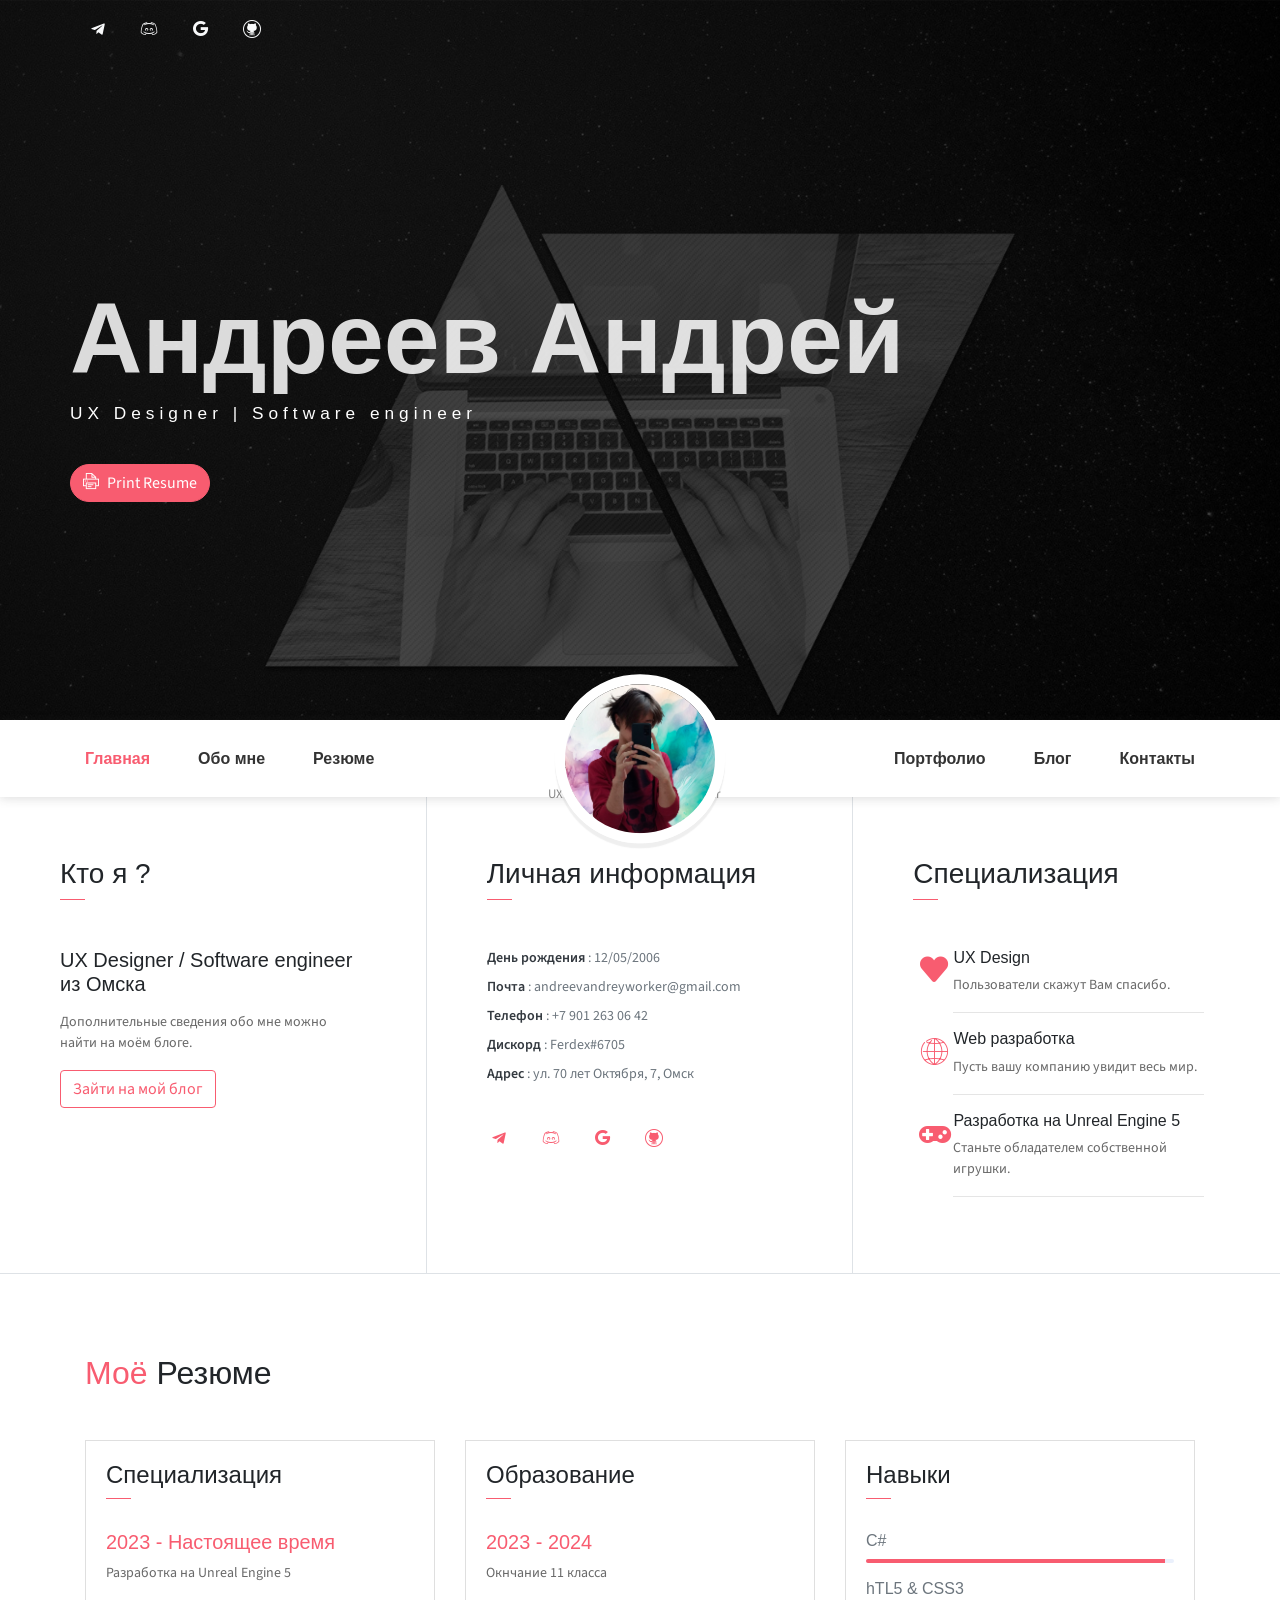
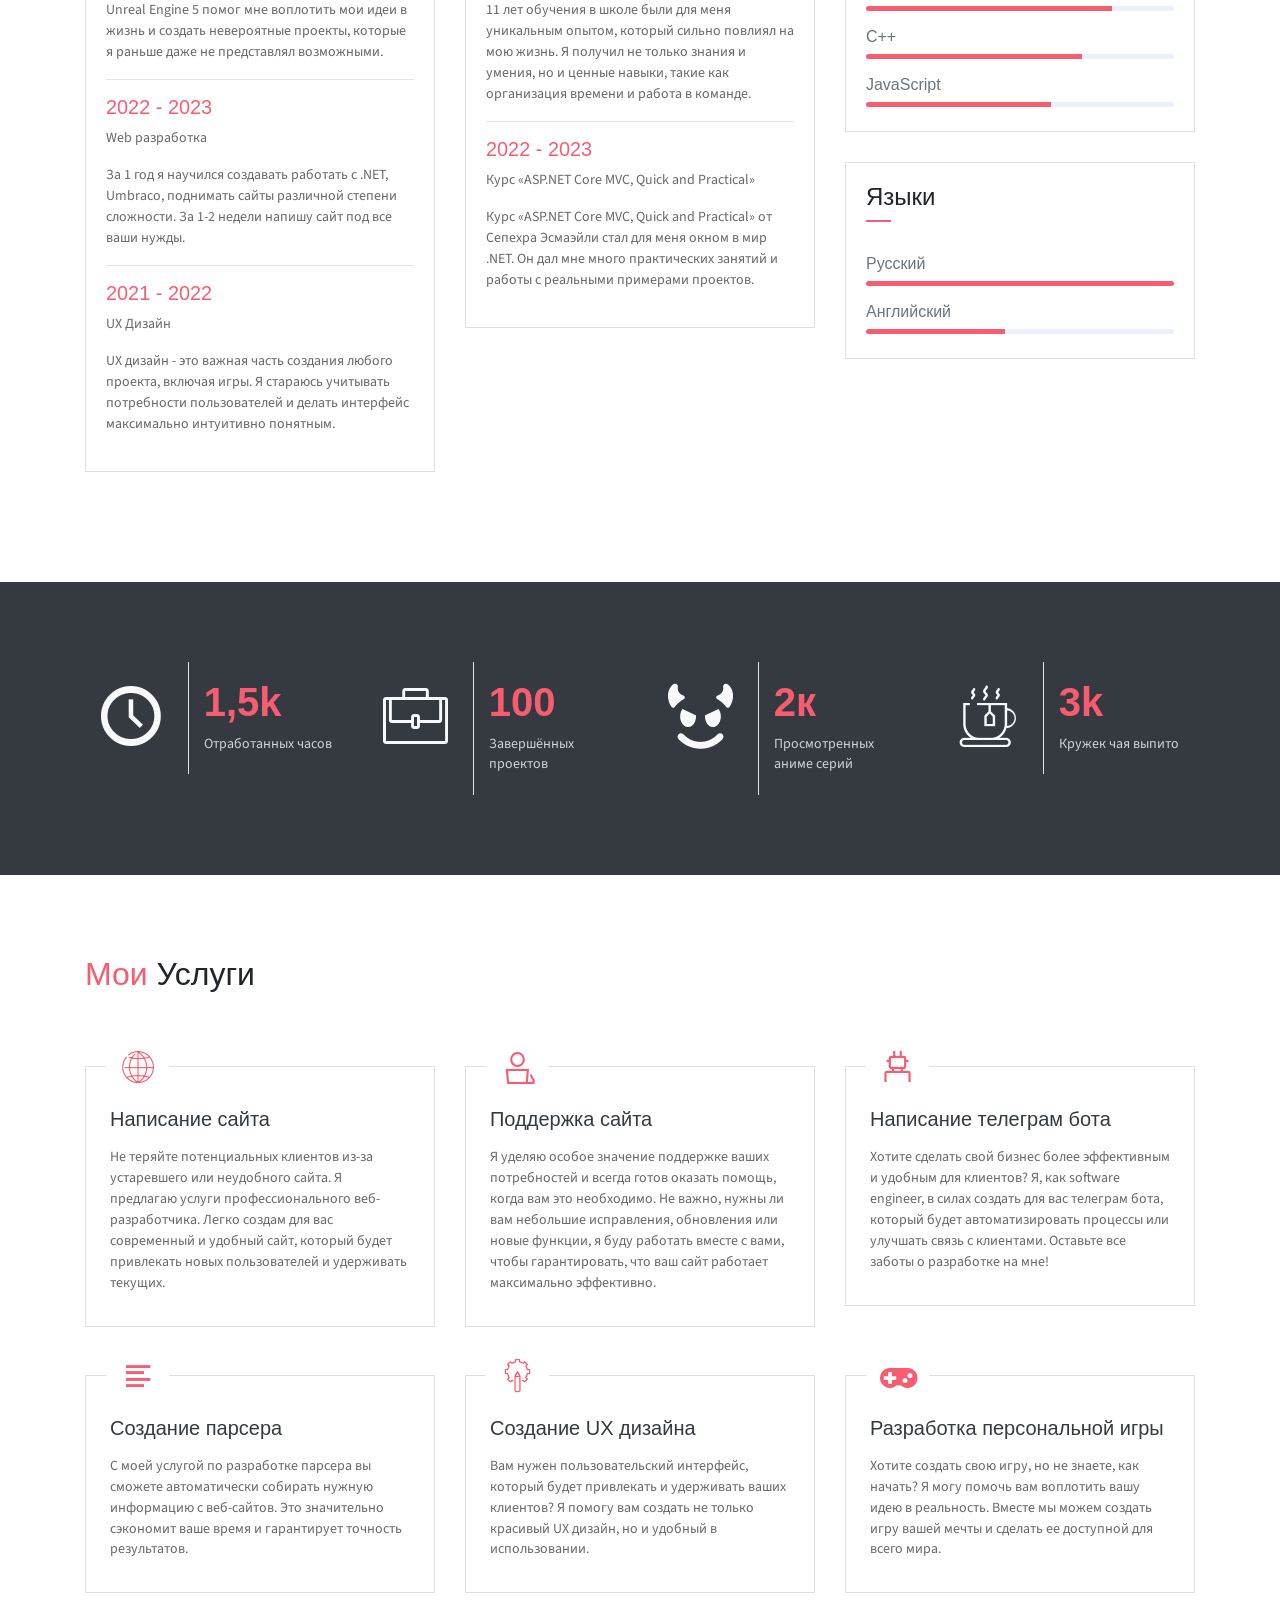
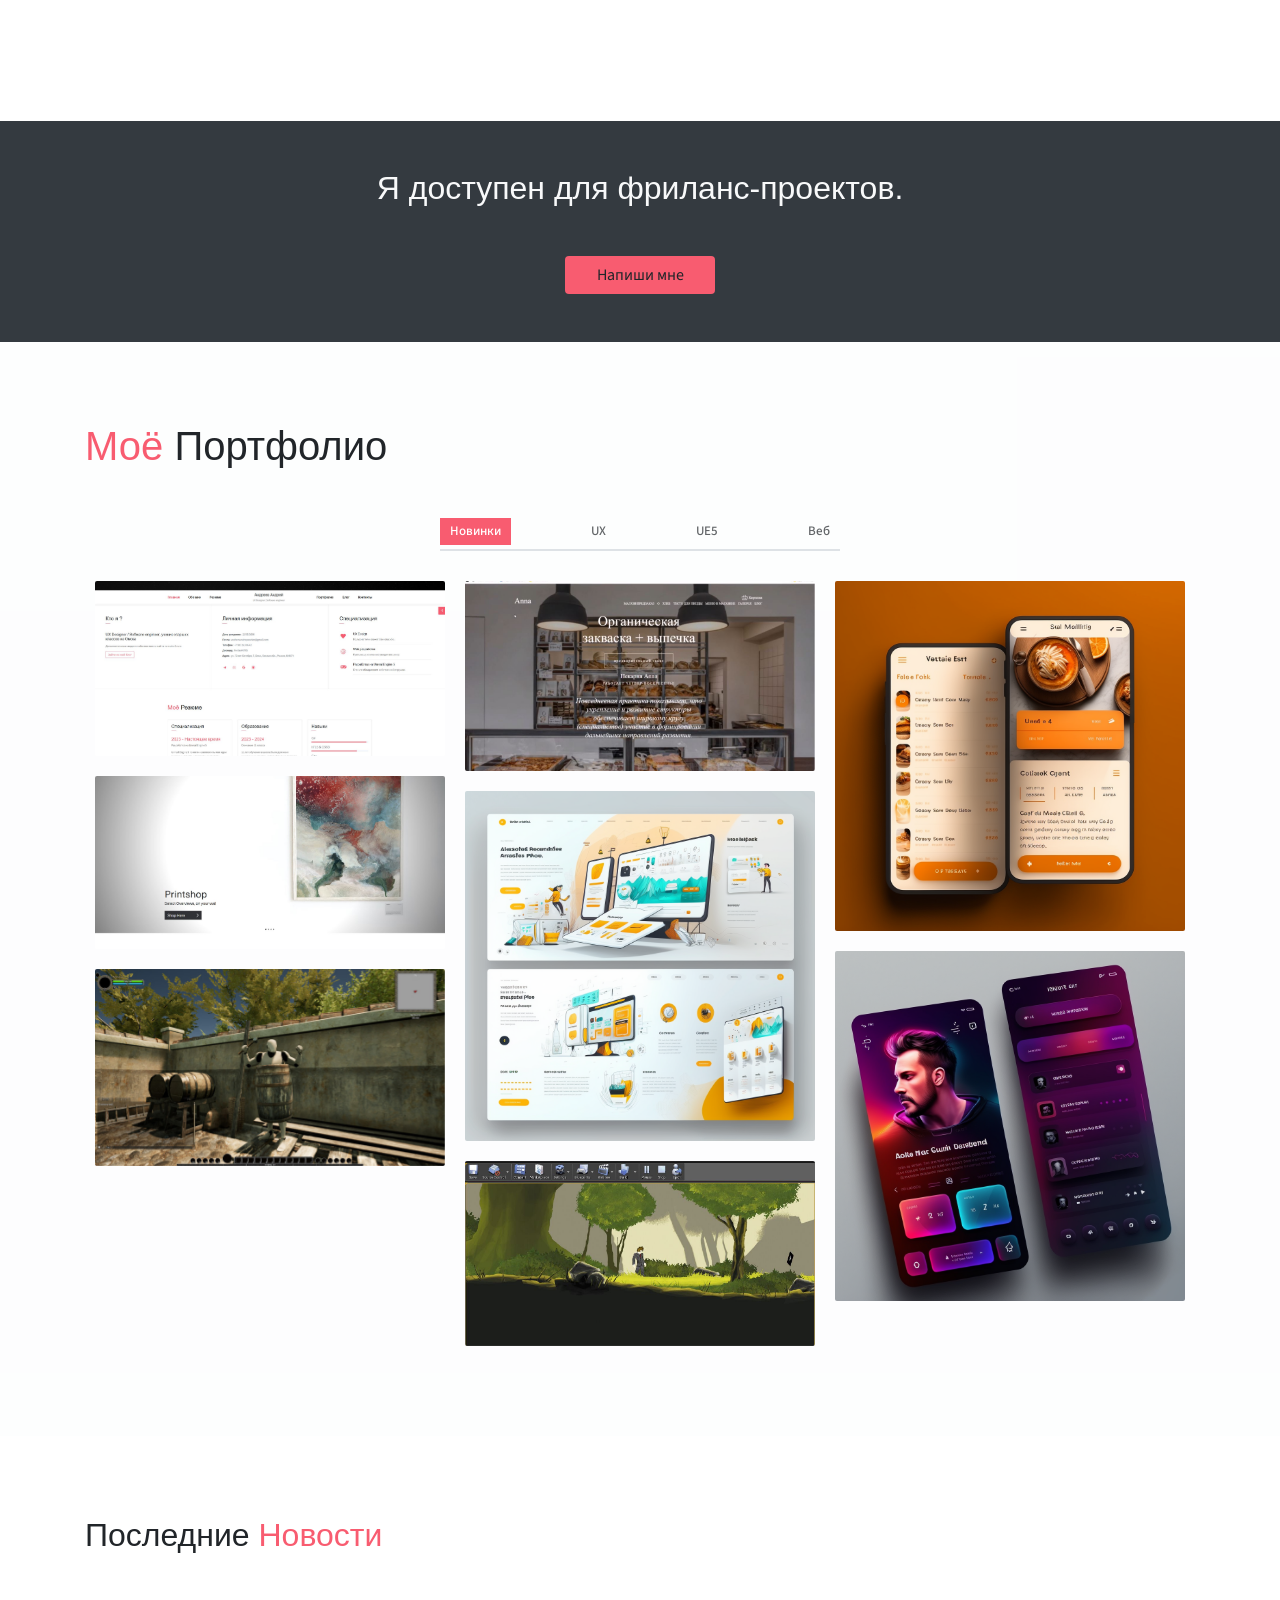
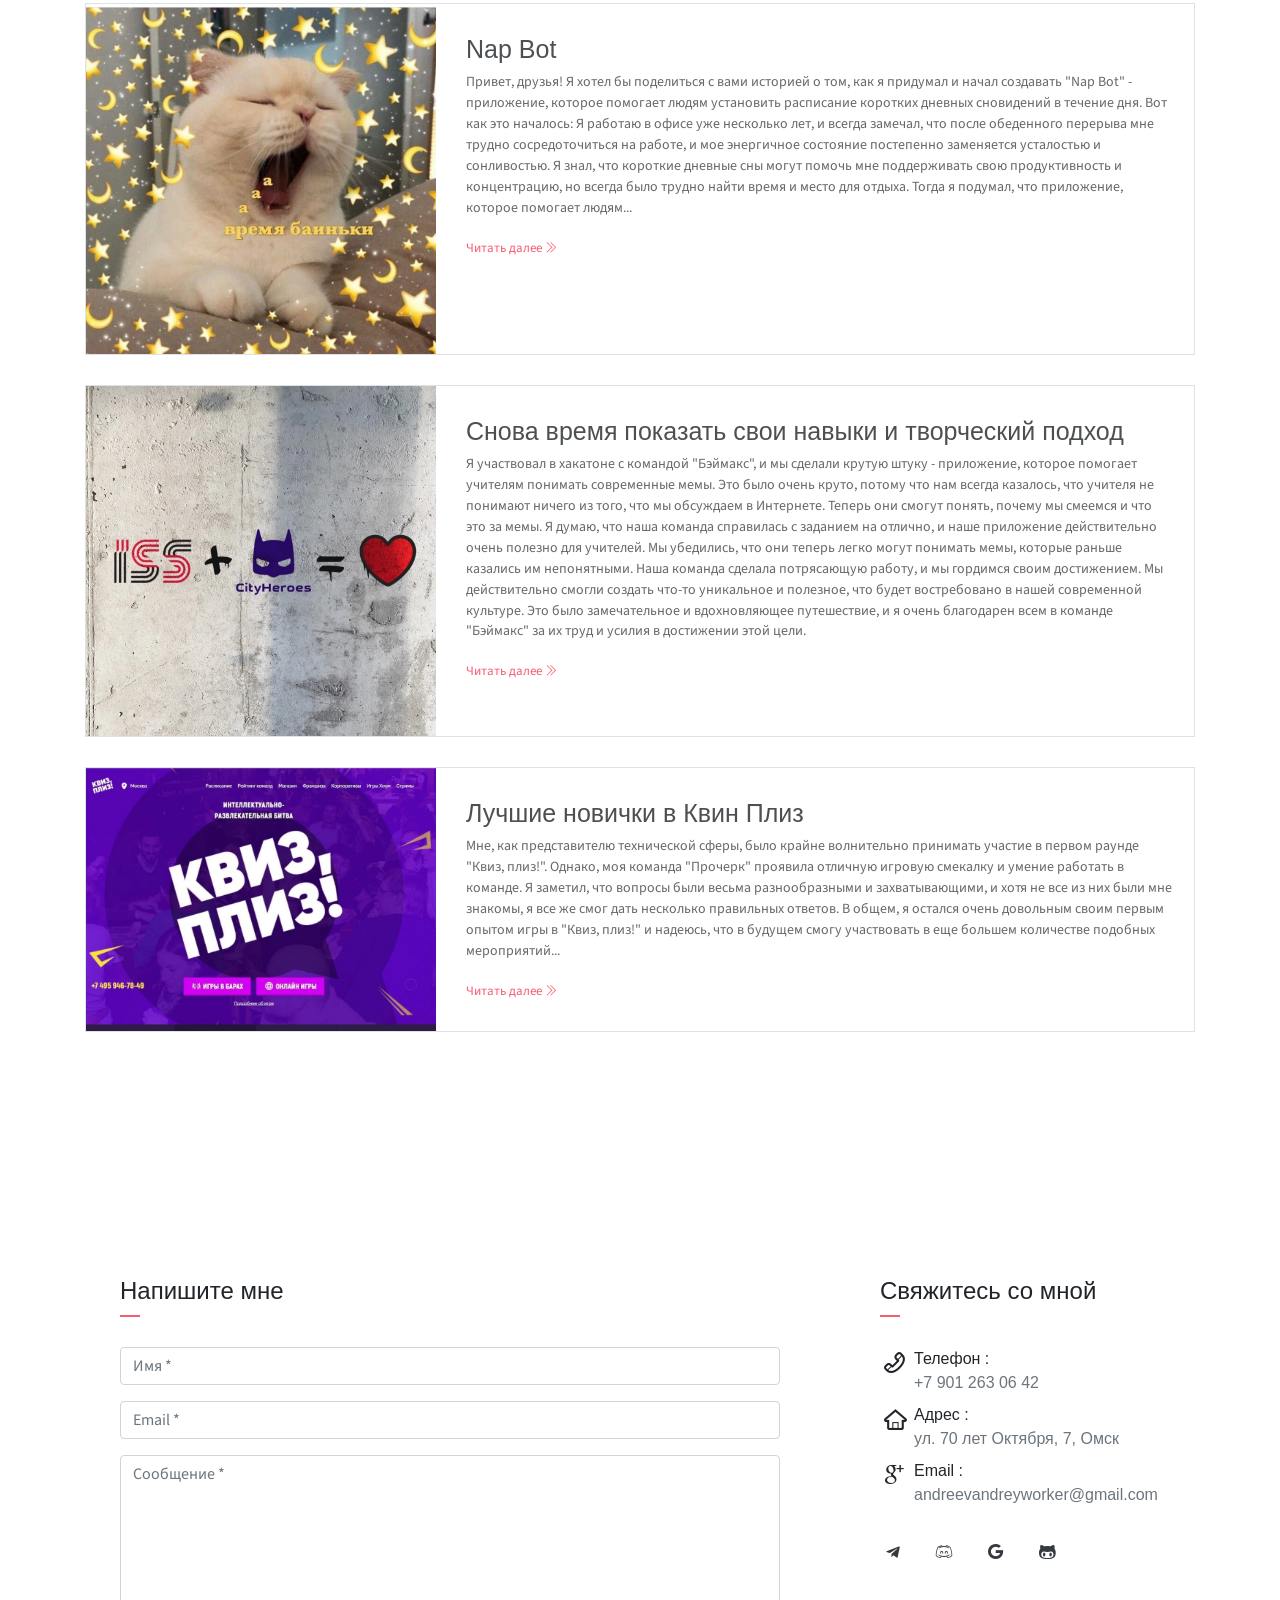
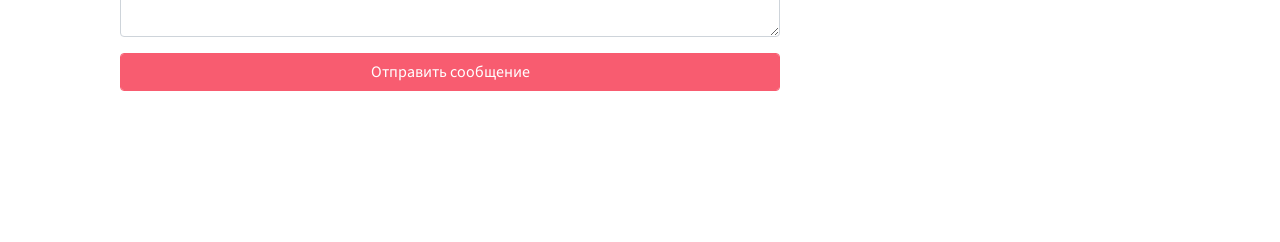
==== commit d3a1e78a: "к" ====
--- a/index.html
+++ b/index.html
@@ -467,19 +467,18 @@
                             </div>
                         </div>                                                       
                     </div> 
-                    <div class="col-md-6 col-lg-4 advertising new"> 
-                        <div class="portfolio-item">
-                            <img src="assets/imgs/advertising-4.jpg" class="img-fluid" alt="">            
-                            <div class="content-holder">
-                                <a class="img-popup" href="assets/imgs/advertising-4.jpg"></a>
-                                <div class="text-holder">
-                                    <h6 class="title">UX</h6>
-                                    <p class="subtitle">Один из моих первых UX дизайнов</p>
-                                </div>
-                            </div>
-                        </div>
-                                
-                    </div> 
+                   <div class="col-md-6 col-lg-4 advertising new">
+    <div class="portfolio-item">
+        <img src="assets/imgs/advertising-4.jpg" class="img-fluid" alt="">            
+        <div class="content-holder">
+            <a class="img-popup" href="assets/imgs/branding-1.jpg"></a>
+            <div class="text-holder">
+                <h6 class="title">UX</h6>
+                <p class="subtitle">Один из моих первых UX дизайнов</p>
+            </div>
+        </div>
+    </div>
+</div>
                     <div class="col-md-6 col-lg-4 branding new">
                         <div class="portfolio-item">
                             <img src="assets/imgs/branding-1.jpg" class="img-fluid" alt="">                        
@@ -623,7 +622,7 @@
 							<input class="form-control" type="email" placeholder="Email *" required>
 						</div>
 						<div class="form-group">
-							<textarea class="form-control" id=" placeholder="Сообщение *" rows="7" required></textarea>
+							<textarea class="form-control"  placeholder="Сообщение *" rows="7" required></textarea>
 						</div>
 						<div class="form-group ">
 							<button type="submit" class="form-control btn btn-primary" id="message" >Отправить сообщение</button>
@@ -672,13 +671,7 @@
 	</div>
 </div>
 
-    <style>
-#messageSent {
-  display: none;
-}
-</style>
-
-<div id="messageSent">Message sent successfully</div>
+
 
 	<!-- core  -->
     <script src="assets/vendors/jquery/jquery-3.4.1.js"></script>
